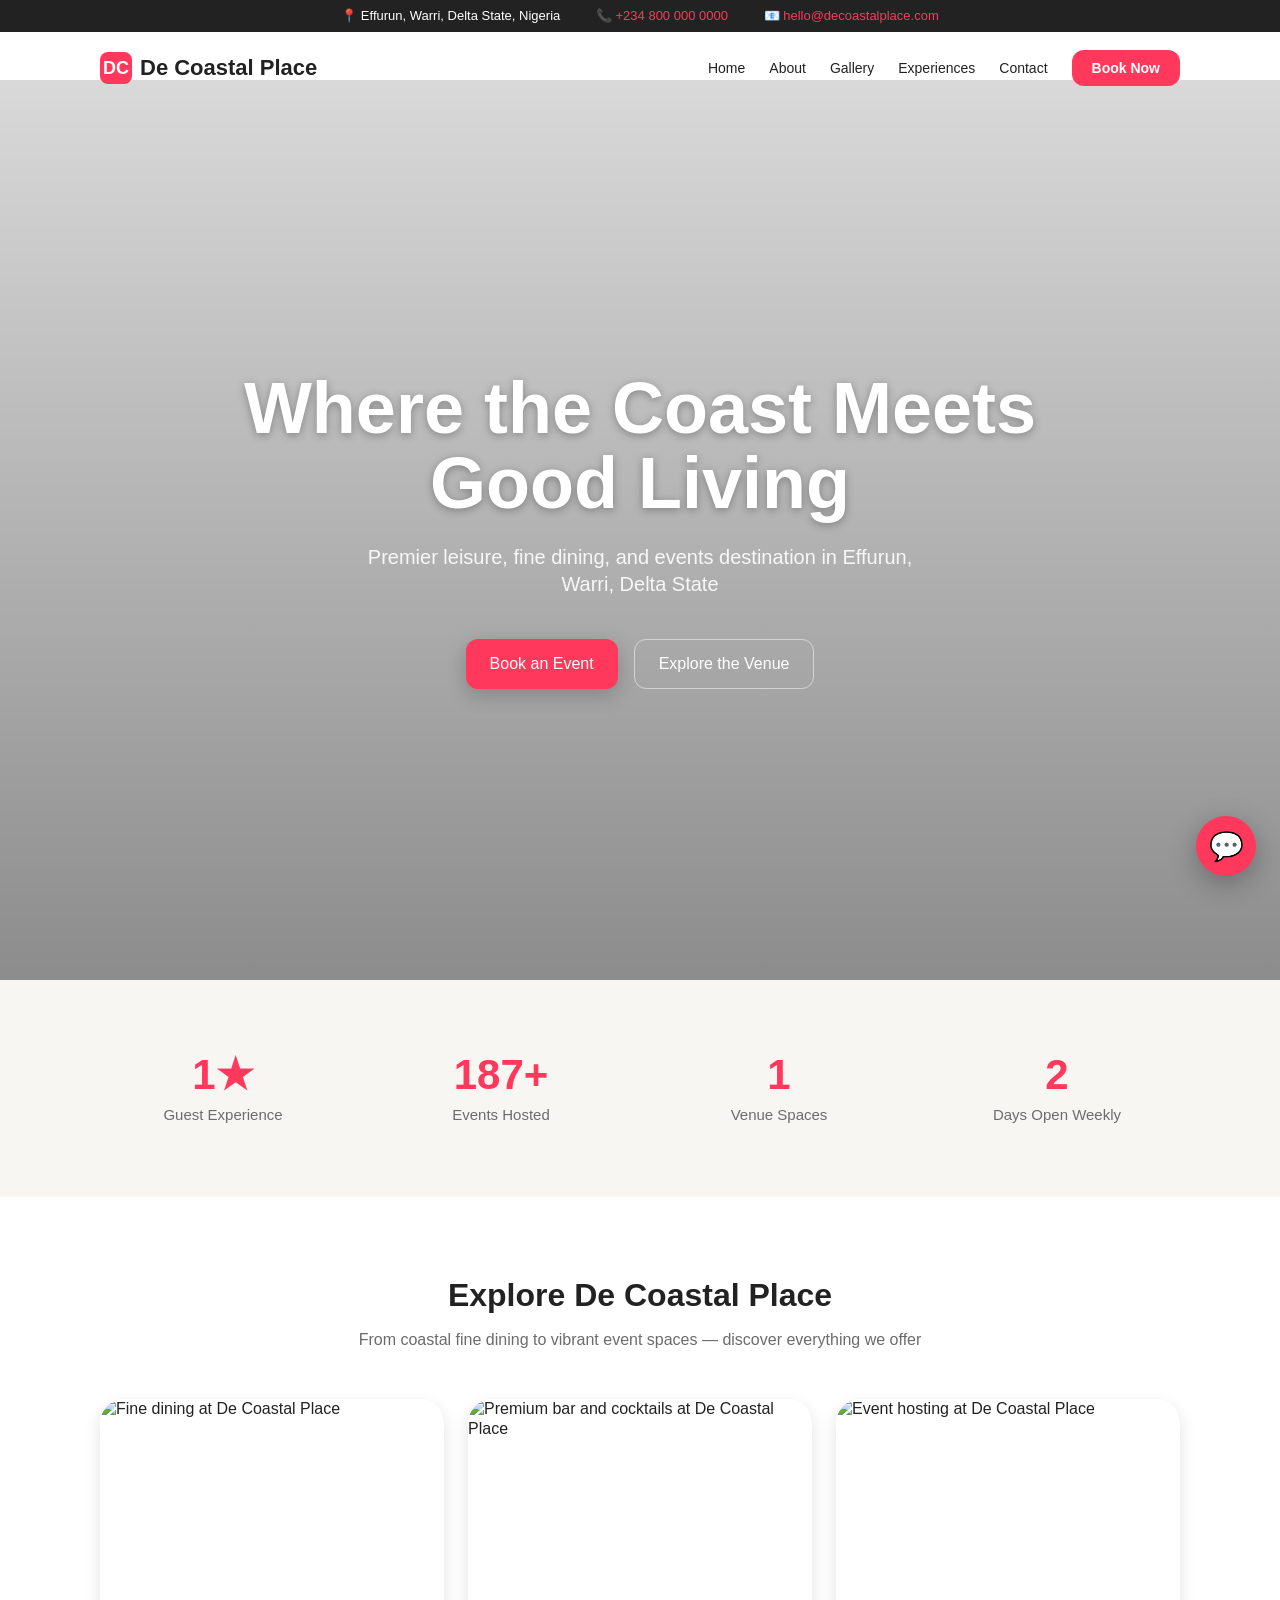
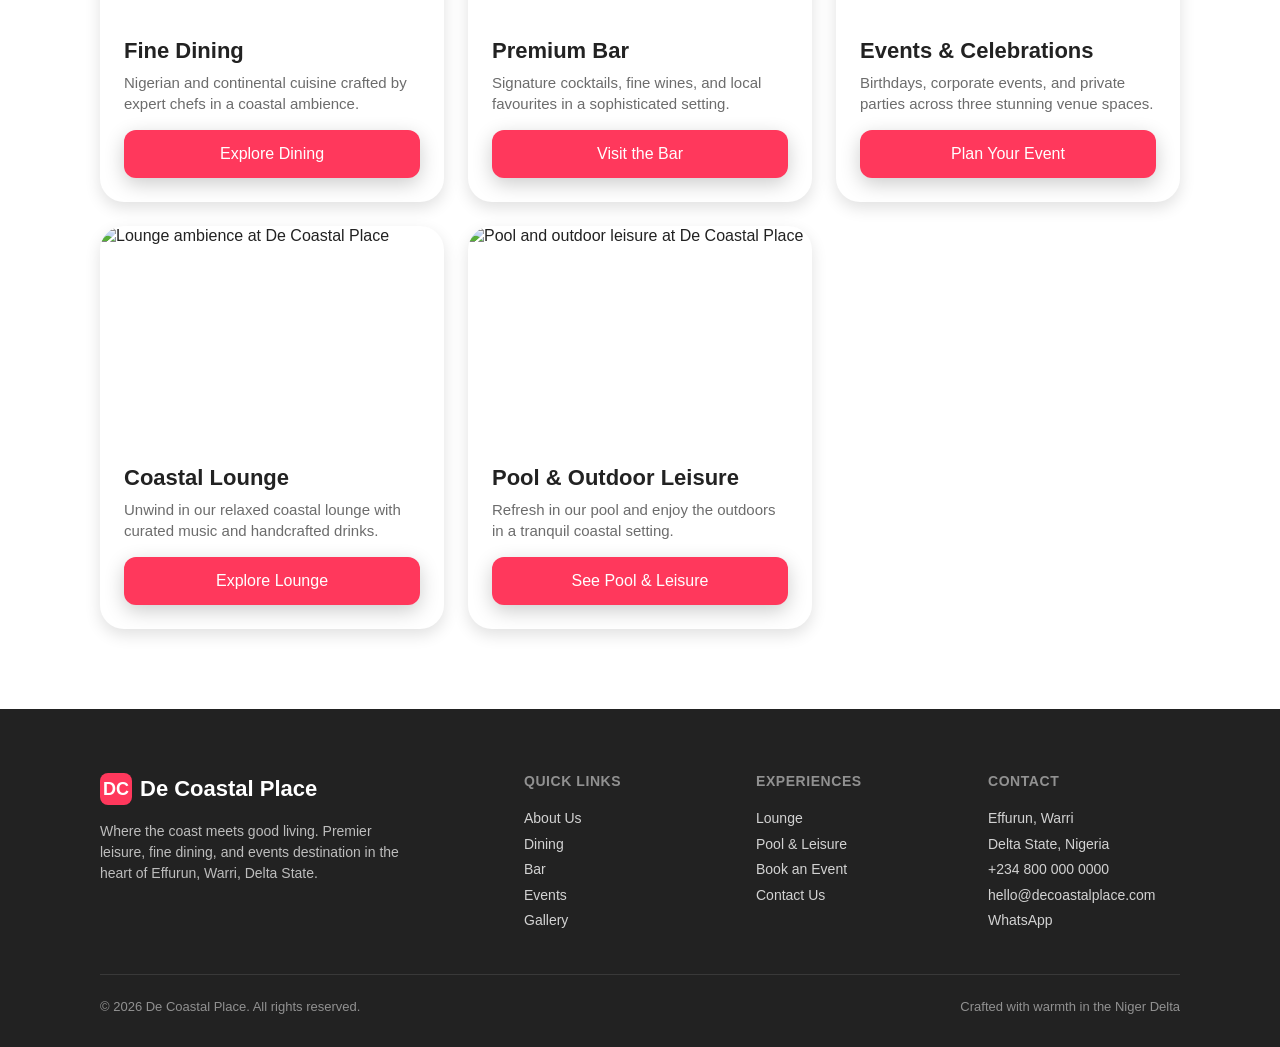
==== index.html @ 9b3f62c6 "Add De Coastal Place website" ====
<!DOCTYPE html>
<html lang="en">
<head>
  <meta charset="UTF-8">
  <meta name="viewport" content="width=device-width, initial-scale=1.0">
  <meta name="description" content="De Coastal Place — Premier leisure, fine dining, and events destination in Effurun, Warri, Delta State, Nigeria. Where the coast meets good living.">
  <title>De Coastal Place — Where the Coast Meets Good Living</title>
  <link rel="stylesheet" href="style.css">
</head>
<body>

  <!-- Top Contact Banner -->
  <div class="top-banner">
    <span>&#x1F4CD; Effurun, Warri, Delta State, Nigeria</span>
    <span>&#x1F4DE; <a href="tel:+2348000000000">+234 800 000 0000</a></span>
    <span>&#x1F4E7; <a href="mailto:hello@decoastalplace.com">hello@decoastalplace.com</a></span>
  </div>

  <!-- Navbar -->
  <nav class="navbar" aria-label="Main navigation">
    <div class="container">
      <a href="index.html" class="nav-logo">
        <span class="nav-logo-icon">DC</span>
        De Coastal Place
      </a>
      <button class="mobile-toggle" aria-label="Toggle navigation menu" aria-expanded="false">&#x2630;</button>
      <ul class="nav-links">
        <li><a href="index.html" aria-current="page">Home</a></li>
        <li><a href="about.html">About</a></li>
        <li><a href="gallery.html">Gallery</a></li>
        <li><a href="experiences.html">Experiences</a></li>
        <li><a href="contact.html">Contact</a></li>
        <li><a href="booking.html" class="nav-cta">Book Now</a></li>
      </ul>
    </div>
  </nav>

  <!-- Hero Section -->
  <section class="hero-home" aria-label="Hero">
    <!-- Video -->
    <video id="hero-video" class="hero-video" autoplay muted loop playsinline preload="auto">
      <source src="images/de_coastal_hero.mp4" type="video/mp4">
    </video>

    <!-- Ken Burns Slider (hidden until video ends) -->
    <div id="hero-slider" class="hero-slider" style="display:none;">
      <div class="hero-slide active" style="background-image: url('images/slide-1.jpg');"></div>
      <div class="hero-slide" style="background-image: url('images/slide-2.jpg');"></div>
      <div class="hero-slide" style="background-image: url('images/slide-3.jpg');"></div>
      <div class="hero-slide" style="background-image: url('images/slide-4.jpg');"></div>
    </div>

    <!-- Overlay -->
    <div class="hero-overlay">
      <h1 class="hero-display">Where the Coast Meets Good Living</h1>
      <p class="subtitle">Premier leisure, fine dining, and events destination in Effurun, Warri, Delta State</p>
      <div class="hero-buttons">
        <a href="booking.html" class="button-primary">Book an Event</a>
        <a href="about.html" class="button-secondary" style="color:#fff;border-color:rgba(255,255,255,0.5);background:transparent;">Explore the Venue</a>
      </div>
    </div>
  </section>

  <!-- Stats Bar -->
  <section class="stats-bar" aria-label="Venue statistics">
    <div class="container">
      <div class="stats-grid">
        <div class="stat-item">
          <div class="stat-number" data-target="5★">0</div>
          <div class="stat-label">Guest Experience</div>
        </div>
        <div class="stat-item">
          <div class="stat-number" data-target="500+">0</div>
          <div class="stat-label">Events Hosted</div>
        </div>
        <div class="stat-item">
          <div class="stat-number" data-target="3">0</div>
          <div class="stat-label">Venue Spaces</div>
        </div>
        <div class="stat-item">
          <div class="stat-number" data-target="7">0</div>
          <div class="stat-label">Days Open Weekly</div>
        </div>
      </div>
    </div>
  </section>

  <!-- Experiences Preview -->
  <section class="section section-white" aria-label="Our experiences">
    <div class="container">
      <div class="section-header">
        <h2 class="section-title">Explore De Coastal Place</h2>
        <p class="subtitle">From coastal fine dining to vibrant event spaces — discover everything we offer</p>
      </div>
      <div class="card-grid">
        <article class="card">
          <img src="images/dining.jpg" alt="Fine dining at De Coastal Place" class="card-media" loading="lazy">
          <div class="card-body">
            <h3 class="card-title">Fine Dining</h3>
            <p>Nigerian and continental cuisine crafted by expert chefs in a coastal ambience.</p>
            <a href="dining.html" class="button-primary" style="width:100%;">Explore Dining</a>
          </div>
        </article>
        <article class="card">
          <img src="images/bar.jpg" alt="Premium bar and cocktails at De Coastal Place" class="card-media" loading="lazy">
          <div class="card-body">
            <h3 class="card-title">Premium Bar</h3>
            <p>Signature cocktails, fine wines, and local favourites in a sophisticated setting.</p>
            <a href="bar.html" class="button-primary" style="width:100%;">Visit the Bar</a>
          </div>
        </article>
        <article class="card">
          <img src="images/events.jpg" alt="Event hosting at De Coastal Place" class="card-media" loading="lazy">
          <div class="card-body">
            <h3 class="card-title">Events & Celebrations</h3>
            <p>Birthdays, corporate events, and private parties across three stunning venue spaces.</p>
            <a href="events.html" class="button-primary" style="width:100%;">Plan Your Event</a>
          </div>
        </article>
        <article class="card">
          <img src="images/lounge.jpg" alt="Lounge ambience at De Coastal Place" class="card-media" loading="lazy">
          <div class="card-body">
            <h3 class="card-title">Coastal Lounge</h3>
            <p>Unwind in our relaxed coastal lounge with curated music and handcrafted drinks.</p>
            <a href="lounge.html" class="button-primary" style="width:100%;">Explore Lounge</a>
          </div>
        </article>
        <article class="card">
          <img src="images/pool.jpg" alt="Pool and outdoor leisure at De Coastal Place" class="card-media" loading="lazy">
          <div class="card-body">
            <h3 class="card-title">Pool & Outdoor Leisure</h3>
            <p>Refresh in our pool and enjoy the outdoors in a tranquil coastal setting.</p>
            <a href="pool.html" class="button-primary" style="width:100%;">See Pool & Leisure</a>
          </div>
        </article>
      </div>
    </div>
  </section>

  <!-- WhatsApp Floating Button -->
  <a href="https://wa.me/2348000000000?text=Hello%20De%20Coastal%20Place!%20I%27d%20like%20to%20make%20an%20enquiry." class="whatsapp-float" target="_blank" rel="noopener noreferrer" aria-label="Contact us on WhatsApp">
    &#x1F4AC;
  </a>

  <!-- Footer -->
  <footer class="footer" aria-label="Site footer">
    <div class="container">
      <div class="footer-grid">
        <div class="footer-brand">
          <div class="nav-logo">
            <span class="nav-logo-icon">DC</span>
            De Coastal Place
          </div>
          <p>Where the coast meets good living. Premier leisure, fine dining, and events destination in the heart of Effurun, Warri, Delta State.</p>
        </div>
        <div class="footer-links">
          <h4>Quick Links</h4>
          <a href="about.html">About Us</a>
          <a href="dining.html">Dining</a>
          <a href="bar.html">Bar</a>
          <a href="events.html">Events</a>
          <a href="gallery.html">Gallery</a>
        </div>
        <div class="footer-links">
          <h4>Experiences</h4>
          <a href="lounge.html">Lounge</a>
          <a href="pool.html">Pool & Leisure</a>
          <a href="booking.html">Book an Event</a>
          <a href="contact.html">Contact Us</a>
        </div>
        <div class="footer-links">
          <h4>Contact</h4>
          <a href="https://maps.google.com/?q=Effurun+Warri+Delta+State+Nigeria" target="_blank" rel="noopener noreferrer">Effurun, Warri</a>
          <a href="https://maps.google.com/?q=Delta+State+Nigeria" target="_blank" rel="noopener noreferrer">Delta State, Nigeria</a>
          <a href="tel:+2348000000000">+234 800 000 0000</a>
          <a href="mailto:hello@decoastalplace.com">hello@decoastalplace.com</a>
          <a href="https://wa.me/2348000000000" target="_blank" rel="noopener noreferrer">WhatsApp</a>
        </div>
      </div>
      <div class="footer-bottom">
        <p>&copy; 2026 De Coastal Place. All rights reserved.</p>
        <p>Crafted with warmth in the Niger Delta</p>
      </div>
    </div>
  </footer>

  <script src="script.js"></script>
</body>
</html>
---- style.css ----
/* ============================================================
   De Coastal Place — Shared Stylesheet
   Source of truth: DESIGN.md (Airbnb Design System)
   ============================================================ */

/* ----- Custom Properties (All DESIGN.md Tokens) ----- */
:root {
  /* Palette — Core Foundation */
  --palette-white: #FFFFFF;
  --palette-faint: #F7F7F7;
  --palette-capiz: #F7F6F2;
  --palette-hapuna: #F5F1EA;
  --palette-hof: #222222;

  /* Palette — Neutral Scale */
  --palette-grey0: #FFFFFF;
  --palette-grey100: #F7F7F7;
  --palette-grey200: #F2F2F2;
  --palette-grey300: #EBEBEB;
  --palette-grey400: #DDDDDD;
  --palette-grey500: #C1C1C1;
  --palette-grey600: #8C8C8C;
  --palette-grey700: #6C6C6C;
  --palette-grey800: #515151;
  --palette-grey900: #3F3F3F;
  --palette-grey1000: #222222;
  --palette-grey1100: #000000;

  /* Palette — Brand & Product Accent */
  --palette-rausch: #FF385C;
  --palette-product-rausch: #E00B41;
  --palette-rausch-start: #E61E4D;
  --palette-rausch-mid: #E31C5F;
  --palette-rausch-end: #D70466;
  --palette-plus: #92174D;
  --palette-luxe: #460479;

  /* Palette — Semantic Utility */
  --palette-blue600: #318CF7;
  --palette-mykonou5: #428BFF;
  --palette-ondo: #E07912;
  --palette-green600: #12A139;
  --palette-spruce: #008A05;
  --palette-arches: #C13515;

  /* Palette — Text Roles */
  --palette-text-primary: var(--palette-grey1000);
  --palette-text-secondary: var(--palette-grey700);

  /* Material / Glass Surfaces */
  --material-extra-thin: rgba(218,218,218,0.40);
  --material-thin: rgba(240,240,240,0.50);
  --material-regular: rgba(250,250,250,0.72);
  --material-thick: rgba(240,240,240,0.86);
  --material-extra-thick: rgba(255,255,255,0.925);

  /* Typography */
  --font-sans: 'Airbnb Cereal VF', 'Circular', -apple-system, BlinkMacSystemFont,
               'Roboto', 'Helvetica Neue', Arial, sans-serif;
  --font-mono: 'SF Mono', 'JetBrains Mono', 'Roboto Mono', Menlo, monospace;
  --tracking-normal: normal;
  --tracking-wide: 0.04em;

  /* Spacing — Micro */
  --spacing-micro2px: 2px;
  --spacing-micro4px: 4px;
  --spacing-micro8px: 8px;
  --spacing-micro12px: 12px;
  --spacing-micro16px: 16px;
  --spacing-micro24px: 24px;
  --spacing-micro32px: 32px;

  /* Spacing — Macro */
  --spacing-macro16px: 16px;
  --spacing-macro24px: 24px;
  --spacing-macro32px: 32px;
  --spacing-macro40px: 40px;
  --spacing-macro48px: 48px;
  --spacing-macro64px: 64px;
  --spacing-macro80px: 80px;

  /* Elevation / Shadows */
  --elevation-high: 0 8px 28px rgba(0, 0, 0, 0.28);
  --elevation-primary: 0 6px 20px rgba(0, 0, 0, 0.20);
  --elevation-secondary: 0 6px 16px rgba(0, 0, 0, 0.12);
  --elevation-tertiary: 0 2px 4px rgba(0, 0, 0, 0.18);
  --elevation-soft-border: 1px solid rgba(0, 0, 0, 0.04);

  /* Border Radii */
  --radius-sm: 8px;
  --radius-md: 12px;
  --radius-lg: 24px;
  --radius-pill: 999px;
}

/* ----- Reset & Base ----- */
*,
*::before,
*::after {
  margin: 0;
  padding: 0;
  box-sizing: border-box;
}

html {
  scroll-behavior: smooth;
  -webkit-font-smoothing: antialiased;
  -moz-osx-font-smoothing: grayscale;
}

body {
  font-family: var(--font-sans);
  font-size: 16px;
  font-weight: 400;
  line-height: 1.25;
  color: var(--palette-text-primary);
  background: var(--palette-white);
  padding-top: 80px;
}

img {
  max-width: 100%;
  height: auto;
  display: block;
}

a {
  color: inherit;
  text-decoration: none;
}

ul {
  list-style: none;
}

/* ----- Typography ----- */
.hero-display {
  font-size: 72px;
  font-weight: 600;
  line-height: 1.03;
  letter-spacing: 0;
  color: var(--palette-grey1000);
}

.large-display {
  font-size: 60px;
  font-weight: 600;
  line-height: 1.13;
  letter-spacing: 0;
  color: var(--palette-grey1000);
}

.page-title {
  font-size: 48px;
  font-weight: 600;
  line-height: 1.125;
  letter-spacing: 0;
  color: var(--palette-grey1000);
}

.section-title {
  font-size: 32px;
  font-weight: 600;
  line-height: 1.125;
  letter-spacing: 0;
  color: var(--palette-grey1000);
}

.card-title {
  font-size: 22px;
  font-weight: 600;
  line-height: 1.18;
  letter-spacing: 0;
  color: var(--palette-grey1000);
}

.title-medium {
  font-size: 18px;
  font-weight: 500;
  line-height: 1.33;
  letter-spacing: 0;
  color: var(--palette-grey1000);
}

.subtitle {
  font-size: 16px;
  font-weight: 400;
  line-height: 1.375;
  letter-spacing: 0;
  color: var(--palette-grey900);
}

.body-text {
  font-size: 16px;
  font-weight: 400;
  line-height: 1.25;
  letter-spacing: 0;
  color: var(--palette-text-primary);
}

.small-body {
  font-size: 14px;
  font-weight: 400;
  line-height: 1.125;
  letter-spacing: 0;
  color: var(--palette-text-secondary);
}

.caption {
  font-size: 12px;
  font-weight: 400;
  line-height: 1;
  letter-spacing: 0;
  color: var(--palette-grey600);
}

.label {
  font-size: 14px;
  font-weight: 600;
  line-height: 1.125;
  letter-spacing: var(--tracking-wide);
  color: var(--palette-grey1000);
}

/* ----- Container ----- */
.container {
  max-width: 1128px;
  margin: 0 auto;
  padding: 0 var(--spacing-macro24px);
}

/* ----- Top Contact Banner ----- */
.top-banner {
  position: fixed;
  top: 0;
  left: 0;
  right: 0;
  z-index: 1001;
  background: var(--palette-hof);
  color: var(--palette-white);
  font-size: 13px;
  padding: 8px 0;
  text-align: center;
}

.top-banner a {
  color: var(--palette-rausch);
  font-weight: 500;
}

.top-banner span {
  margin: 0 var(--spacing-micro16px);
}

/* ----- Floating Navbar ----- */
.navbar {
  position: fixed;
  top: 36px;
  left: 0;
  right: 0;
  z-index: 1000;
  padding: var(--spacing-micro16px) 0;
  transition: background 0.3s ease, box-shadow 0.3s ease;
}

.navbar.scrolled {
  background: var(--material-extra-thick);
  backdrop-filter: blur(16px) saturate(1.6);
  -webkit-backdrop-filter: blur(16px) saturate(1.6);
  box-shadow: var(--elevation-high);
  border-bottom: var(--elevation-soft-border);
}

.navbar .container {
  display: flex;
  align-items: center;
  justify-content: space-between;
}

.nav-logo {
  font-size: 22px;
  font-weight: 600;
  color: var(--palette-hof);
  display: flex;
  align-items: center;
  gap: var(--spacing-micro8px);
}

.nav-logo-icon {
  width: 32px;
  height: 32px;
  background: var(--palette-rausch);
  border-radius: var(--radius-sm);
  display: flex;
  align-items: center;
  justify-content: center;
  color: var(--palette-white);
  font-size: 18px;
  font-weight: 700;
}

.nav-links {
  display: flex;
  align-items: center;
  gap: var(--spacing-micro24px);
}

.nav-links a {
  font-size: 14px;
  font-weight: 500;
  color: var(--palette-text-primary);
  transition: color 0.2s ease;
  position: relative;
}

.nav-links a::after {
  content: '';
  position: absolute;
  bottom: -4px;
  left: 0;
  width: 0;
  height: 2px;
  background: var(--palette-rausch);
  transition: width 0.2s ease;
}

.nav-links a:hover {
  color: var(--palette-rausch);
}

.nav-links a:hover::after {
  width: 100%;
}

.nav-cta {
  background: var(--palette-rausch) !important;
  color: var(--palette-white) !important;
  padding: 10px 20px;
  border-radius: var(--radius-md);
  font-weight: 600 !important;
  transition: background 0.2s ease, transform 0.1s ease !important;
}

.nav-cta:hover {
  background: var(--palette-product-rausch) !important;
  transform: scale(0.98);
}

.nav-cta::after {
  display: none !important;
}

.mobile-toggle {
  display: none;
  background: none;
  border: none;
  font-size: 28px;
  color: var(--palette-hof);
  cursor: pointer;
  padding: var(--spacing-micro8px);
}

/* ----- Buttons ----- */
.button-primary {
  display: inline-flex;
  align-items: center;
  justify-content: center;
  background: var(--palette-rausch);
  color: var(--palette-white);
  border: none;
  border-radius: var(--radius-md);
  min-height: 48px;
  padding: 14px 24px;
  font-size: 16px;
  font-weight: 500;
  font-family: var(--font-sans);
  cursor: pointer;
  box-shadow: var(--elevation-primary);
  transition: transform 100ms ease, box-shadow 200ms ease, background 200ms ease;
  text-align: center;
}

.button-primary:hover {
  background: var(--palette-product-rausch);
  box-shadow: var(--elevation-high);
}

.button-primary:active {
  transform: scale(0.98);
}

.button-primary:focus-visible {
  outline: none;
  box-shadow: 0 0 0 2px var(--palette-white), 0 0 0 4px var(--palette-hof);
}

.button-secondary {
  display: inline-flex;
  align-items: center;
  justify-content: center;
  background: var(--palette-white);
  color: var(--palette-hof);
  border: 1px solid var(--palette-grey400);
  border-radius: var(--radius-md);
  min-height: 48px;
  padding: 14px 24px;
  font-size: 16px;
  font-weight: 500;
  font-family: var(--font-sans);
  cursor: pointer;
  transition: background 0.2s ease, border-color 0.2s ease;
  text-align: center;
}

.button-secondary:hover {
  background: var(--palette-faint);
  border-color: var(--palette-hof);
}

/* ----- Hero Section (Home) ----- */
.hero-home {
  position: relative;
  width: 100%;
  height: 100vh;
  overflow: hidden;
}

.hero-video {
  position: absolute;
  top: 0;
  left: 0;
  width: 100%;
  height: 100%;
  object-fit: cover;
}

.hero-slider {
  position: absolute;
  top: 0;
  left: 0;
  width: 100%;
  height: 100%;
}

.hero-slide {
  position: absolute;
  top: 0;
  left: 0;
  width: 100%;
  height: 100%;
  background-size: cover;
  background-position: center;
  opacity: 0;
  transition: opacity 1.5s ease, transform 8s ease;
  transform: scale(1);
}

.hero-slide.active {
  opacity: 1;
  transform: scale(1.05);
}

.hero-overlay {
  position: absolute;
  top: 0;
  left: 0;
  width: 100%;
  height: 100%;
  background: linear-gradient(
    to bottom,
    rgba(0, 0, 0, 0.15) 0%,
    rgba(0, 0, 0, 0.45) 100%
  );
  display: flex;
  flex-direction: column;
  align-items: center;
  justify-content: center;
  text-align: center;
  padding: var(--spacing-macro48px);
}

.hero-overlay .hero-display {
  color: var(--palette-white);
  max-width: 900px;
  margin-bottom: var(--spacing-macro24px);
  text-shadow: 0 2px 8px rgba(0, 0, 0, 0.3);
}

.hero-overlay .subtitle {
  color: rgba(255, 255, 255, 0.9);
  font-size: 20px;
  margin-bottom: var(--spacing-macro40px);
  max-width: 600px;
}

.hero-buttons {
  display: flex;
  gap: var(--spacing-micro16px);
  flex-wrap: wrap;
  justify-content: center;
}

/* ----- Inner Page Hero ----- */
.hero-inner {
  position: relative;
  width: 100%;
  height: 30vh;
  min-height: 240px;
  overflow: hidden;
  display: flex;
  align-items: center;
  justify-content: center;
}

.hero-inner img {
  position: absolute;
  top: 0;
  left: 0;
  width: 100%;
  height: 100%;
  object-fit: cover;
}

.hero-inner .hero-overlay {
  background: linear-gradient(
    to bottom,
    rgba(0, 0, 0, 0.2) 0%,
    rgba(0, 0, 0, 0.55) 100%
  );
}

.hero-inner .page-title {
  color: var(--palette-white);
  text-shadow: 0 2px 8px rgba(0, 0, 0, 0.3);
}

/* ----- Section ----- */
.section {
  padding: var(--spacing-macro80px) 0;
}

.section-warm {
  background: var(--palette-capiz);
}

.section-hapuna {
  background: var(--palette-hapuna);
}

.section-white {
  background: var(--palette-white);
}

.section-header {
  text-align: center;
  max-width: 720px;
  margin: 0 auto var(--spacing-macro48px);
}

.section-header .subtitle {
  margin-top: var(--spacing-micro16px);
  color: var(--palette-text-secondary);
}

/* ----- Stats Bar ----- */
.stats-bar {
  background: var(--palette-capiz);
  padding: var(--spacing-macro48px) 0;
}

.stats-grid {
  display: grid;
  grid-template-columns: repeat(4, 1fr);
  gap: var(--spacing-macro32px);
  text-align: center;
}

.stat-item {
  padding: var(--spacing-micro24px);
}

.stat-number {
  font-size: 42px;
  font-weight: 600;
  color: var(--palette-rausch);
  line-height: 1.1;
  margin-bottom: var(--spacing-micro8px);
}

.stat-label {
  font-size: 15px;
  color: var(--palette-text-secondary);
  font-weight: 400;
}

/* ----- Cards ----- */
.card {
  background: var(--palette-white);
  border-radius: var(--radius-lg);
  overflow: hidden;
  box-shadow: var(--elevation-secondary);
  transition: transform 0.3s ease, box-shadow 0.3s ease;
}

.card:hover {
  transform: translateY(-4px);
  box-shadow: var(--elevation-high);
}

.card-media {
  width: 100%;
  aspect-ratio: 16 / 10;
  object-fit: cover;
  border-radius: var(--radius-lg);
}

.card-body {
  padding: var(--spacing-micro24px);
}

.card-body .card-title {
  margin-bottom: var(--spacing-micro8px);
}

.card-body p {
  color: var(--palette-text-secondary);
  font-size: 15px;
  line-height: 1.4;
  margin-bottom: var(--spacing-micro16px);
}

/* ----- Card Grid ----- */
.card-grid {
  display: grid;
  grid-template-columns: repeat(3, 1fr);
  gap: var(--spacing-macro24px);
}

.card-grid-2 {
  display: grid;
  grid-template-columns: repeat(2, 1fr);
  gap: var(--spacing-macro24px);
}

/* ----- Inputs ----- */
.input {
  background: var(--palette-white);
  color: var(--palette-hof);
  border: 1px solid var(--palette-grey400);
  border-radius: var(--radius-md);
  padding: 14px 16px;
  font-size: 16px;
  font-family: var(--font-sans);
  width: 100%;
  transition: border-color 0.2s ease, box-shadow 0.2s ease;
}

.input:focus {
  outline: none;
  border-color: var(--palette-hof);
  box-shadow: 0 0 0 1px var(--palette-hof);
}

.input::placeholder {
  color: var(--palette-grey600);
}

textarea.input {
  min-height: 120px;
  resize: vertical;
}

/* ----- Search Shell ----- */
.search-shell {
  background: var(--material-extra-thick);
  backdrop-filter: blur(16px) saturate(1.6);
  -webkit-backdrop-filter: blur(16px) saturate(1.6);
  border-radius: var(--radius-pill);
  box-shadow: var(--elevation-high);
  border: var(--elevation-soft-border);
  padding: var(--spacing-micro8px);
  display: inline-flex;
  align-items: center;
}

.search-chip {
  border-radius: var(--radius-pill);
  padding: 12px 16px;
  font-size: 14px;
  font-weight: 500;
  color: var(--palette-text-primary);
  cursor: pointer;
  transition: background 0.2s ease;
}

.search-chip:hover {
  background: var(--palette-grey100);
}

/* ----- WhatsApp Floating Button ----- */
.whatsapp-float {
  position: fixed;
  bottom: 24px;
  right: 24px;
  z-index: 999;
  background: var(--palette-rausch);
  color: var(--palette-white);
  width: 60px;
  height: 60px;
  border-radius: var(--radius-pill);
  display: flex;
  align-items: center;
  justify-content: center;
  box-shadow: var(--elevation-high);
  transition: transform 0.2s ease, background 0.2s ease;
  font-size: 28px;
}

.whatsapp-float:hover {
  background: var(--palette-product-rausch);
  transform: scale(1.05);
}

/* ----- Footer ----- */
.footer {
  background: var(--palette-hof);
  color: var(--palette-white);
  padding: var(--spacing-macro64px) 0 var(--spacing-macro32px);
}

.footer-grid {
  display: grid;
  grid-template-columns: 2fr 1fr 1fr 1fr;
  gap: var(--spacing-macro40px);
  margin-bottom: var(--spacing-macro40px);
}

.footer-brand .nav-logo {
  color: var(--palette-white);
  margin-bottom: var(--spacing-micro16px);
}

.footer-brand p {
  color: rgba(255, 255, 255, 0.7);
  font-size: 14px;
  line-height: 1.5;
  max-width: 320px;
}

.footer h4 {
  font-size: 14px;
  font-weight: 600;
  letter-spacing: var(--tracking-wide);
  text-transform: uppercase;
  margin-bottom: var(--spacing-micro16px);
  color: rgba(255, 255, 255, 0.5);
}

.footer-links a {
  display: block;
  color: rgba(255, 255, 255, 0.8);
  font-size: 14px;
  padding: 4px 0;
  transition: color 0.2s ease;
}

.footer-links a:hover {
  color: var(--palette-rausch);
}

.footer-bottom {
  border-top: 1px solid rgba(255, 255, 255, 0.1);
  padding-top: var(--spacing-macro24px);
  display: flex;
  justify-content: space-between;
  align-items: center;
  flex-wrap: wrap;
  gap: var(--spacing-micro16px);
}

.footer-bottom p {
  font-size: 13px;
  color: rgba(255, 255, 255, 0.5);
}

.footer-bottom a {
  color: rgba(255, 255, 255, 0.6);
  font-size: 13px;
  transition: color 0.2s ease;
}

.footer-bottom a:hover {
  color: var(--palette-rausch);
}

/* ----- About Page Specific ----- */
.about-story {
  display: grid;
  grid-template-columns: 1fr 1fr;
  gap: var(--spacing-macro64px);
  align-items: center;
}

.about-story-image {
  border-radius: var(--radius-lg);
  overflow: hidden;
  box-shadow: var(--elevation-secondary);
}

.about-story-image img {
  width: 100%;
  height: 400px;
  object-fit: cover;
}

.about-story-content .section-title {
  margin-bottom: var(--spacing-micro24px);
}

.about-story-content p {
  color: var(--palette-text-secondary);
  font-size: 16px;
  line-height: 1.6;
  margin-bottom: var(--spacing-micro16px);
}

/* ----- Sub Nav for Inner Pages ----- */
.sub-nav {
  background: var(--palette-white);
  border-bottom: 1px solid var(--palette-grey300);
  padding: var(--spacing-micro16px) 0;
}

.sub-nav-links {
  display: flex;
  gap: var(--spacing-micro24px);
  justify-content: center;
  flex-wrap: wrap;
}

.sub-nav-links a {
  font-size: 14px;
  font-weight: 500;
  color: var(--palette-text-secondary);
  padding: 4px 0;
  border-bottom: 2px solid transparent;
  transition: color 0.2s ease, border-color 0.2s ease;
}

.sub-nav-links a:hover,
.sub-nav-links a.active {
  color: var(--palette-hof);
  border-bottom-color: var(--palette-rausch);
}

/* ----- Contact Page ----- */
.contact-grid {
  display: grid;
  grid-template-columns: 1fr 1fr;
  gap: var(--spacing-macro64px);
  align-items: start;
}

.contact-form-section .section-title {
  margin-bottom: var(--spacing-micro8px);
}

.contact-form-section .subtitle {
  margin-bottom: var(--spacing-macro32px);
  display: block;
}

.contact-form {
  display: flex;
  flex-direction: column;
  gap: var(--spacing-micro16px);
}

.contact-form .input-group {
  display: flex;
  flex-direction: column;
  gap: var(--spacing-micro8px);
}

.contact-form .input-group label {
  font-size: 14px;
  font-weight: 500;
  color: var(--palette-hof);
}

.contact-form .button-primary {
  width: 100%;
  margin-top: var(--spacing-micro8px);
}

.venue-info {
  background: var(--palette-capiz);
  border-radius: var(--radius-lg);
  padding: var(--spacing-macro40px);
}

.venue-info h3 {
  margin-bottom: var(--spacing-micro24px);
}

.venue-info-item {
  display: flex;
  gap: var(--spacing-micro16px);
  margin-bottom: var(--spacing-micro24px);
  align-items: flex-start;
}

.venue-info-icon {
  width: 44px;
  height: 44px;
  min-width: 44px;
  background: var(--palette-white);
  border-radius: var(--radius-md);
  display: flex;
  align-items: center;
  justify-content: center;
  font-size: 18px;
  box-shadow: var(--elevation-tertiary);
}

.venue-info-text h4 {
  font-size: 16px;
  font-weight: 600;
  color: var(--palette-hof);
  margin-bottom: var(--spacing-micro4px);
}

.venue-info-text p {
  font-size: 14px;
  color: var(--palette-text-secondary);
  line-height: 1.4;
}

.whatsapp-pill {
  display: inline-flex;
  align-items: center;
  justify-content: center;
  gap: var(--spacing-micro8px);
  background: var(--palette-rausch);
  color: var(--palette-white);
  border: none;
  border-radius: var(--radius-pill);
  min-height: 48px;
  padding: 14px 28px;
  font-size: 16px;
  font-weight: 500;
  font-family: var(--font-sans);
  cursor: pointer;
  box-shadow: var(--elevation-primary);
  transition: transform 100ms ease, box-shadow 200ms ease, background 200ms ease;
  text-align: center;
  text-decoration: none;
  width: 100%;
}

.whatsapp-pill:hover {
  background: var(--palette-product-rausch);
  box-shadow: var(--elevation-high);
  transform: scale(1.02);
  color: var(--palette-white);
}

.map-embed {
  width: 100%;
  border-radius: var(--radius-lg);
  box-shadow: var(--elevation-secondary);
  border: none;
  margin-top: var(--spacing-macro24px);
}

/* ----- Responsive ----- */
@media (max-width: 743px) {
  .top-banner {
    display: none;
  }

  .navbar {
    top: 0;
    background: var(--material-extra-thick);
    backdrop-filter: blur(16px) saturate(1.6);
    box-shadow: var(--elevation-high);
  }

  body {
    padding-top: 64px;
  }

  .nav-links {
    display: none;
    position: absolute;
    top: 100%;
    left: 0;
    right: 0;
    background: var(--material-extra-thick);
    backdrop-filter: blur(16px) saturate(1.6);
    flex-direction: column;
    padding: var(--spacing-micro24px);
    box-shadow: var(--elevation-high);
    border-radius: 0 0 var(--radius-lg) var(--radius-lg);
    gap: var(--spacing-micro16px);
  }

  .nav-links.open {
    display: flex;
  }

  .mobile-toggle {
    display: block;
  }

  .hero-overlay .hero-display {
    font-size: 42px;
  }

  .hero-overlay .subtitle {
    font-size: 16px;
  }

  .stats-grid {
    grid-template-columns: repeat(2, 1fr);
    gap: var(--spacing-macro16px);
  }

  .card-grid {
    grid-template-columns: 1fr;
  }

  .card-grid-2 {
    grid-template-columns: 1fr;
  }

  .about-story {
    grid-template-columns: 1fr;
    gap: var(--spacing-macro32px);
  }

  .footer-grid {
    grid-template-columns: 1fr 1fr;
    gap: var(--spacing-macro24px);
  }

  .footer-bottom {
    flex-direction: column;
    text-align: center;
  }

  .hero-inner {
    height: 25vh;
    min-height: 200px;
  }

  .hero-inner .page-title {
    font-size: 32px;
  }

  .contact-grid {
    grid-template-columns: 1fr;
    gap: var(--spacing-macro32px);
  }

  .venue-info {
    padding: var(--spacing-macro24px);
  }
}

@media (min-width: 744px) and (max-width: 1127px) {
  .card-grid {
    grid-template-columns: repeat(2, 1fr);
  }

  .footer-grid {
    grid-template-columns: 1fr 1fr;
  }

  .about-story {
    grid-template-columns: 1fr;
    gap: var(--spacing-macro40px);
  }
}
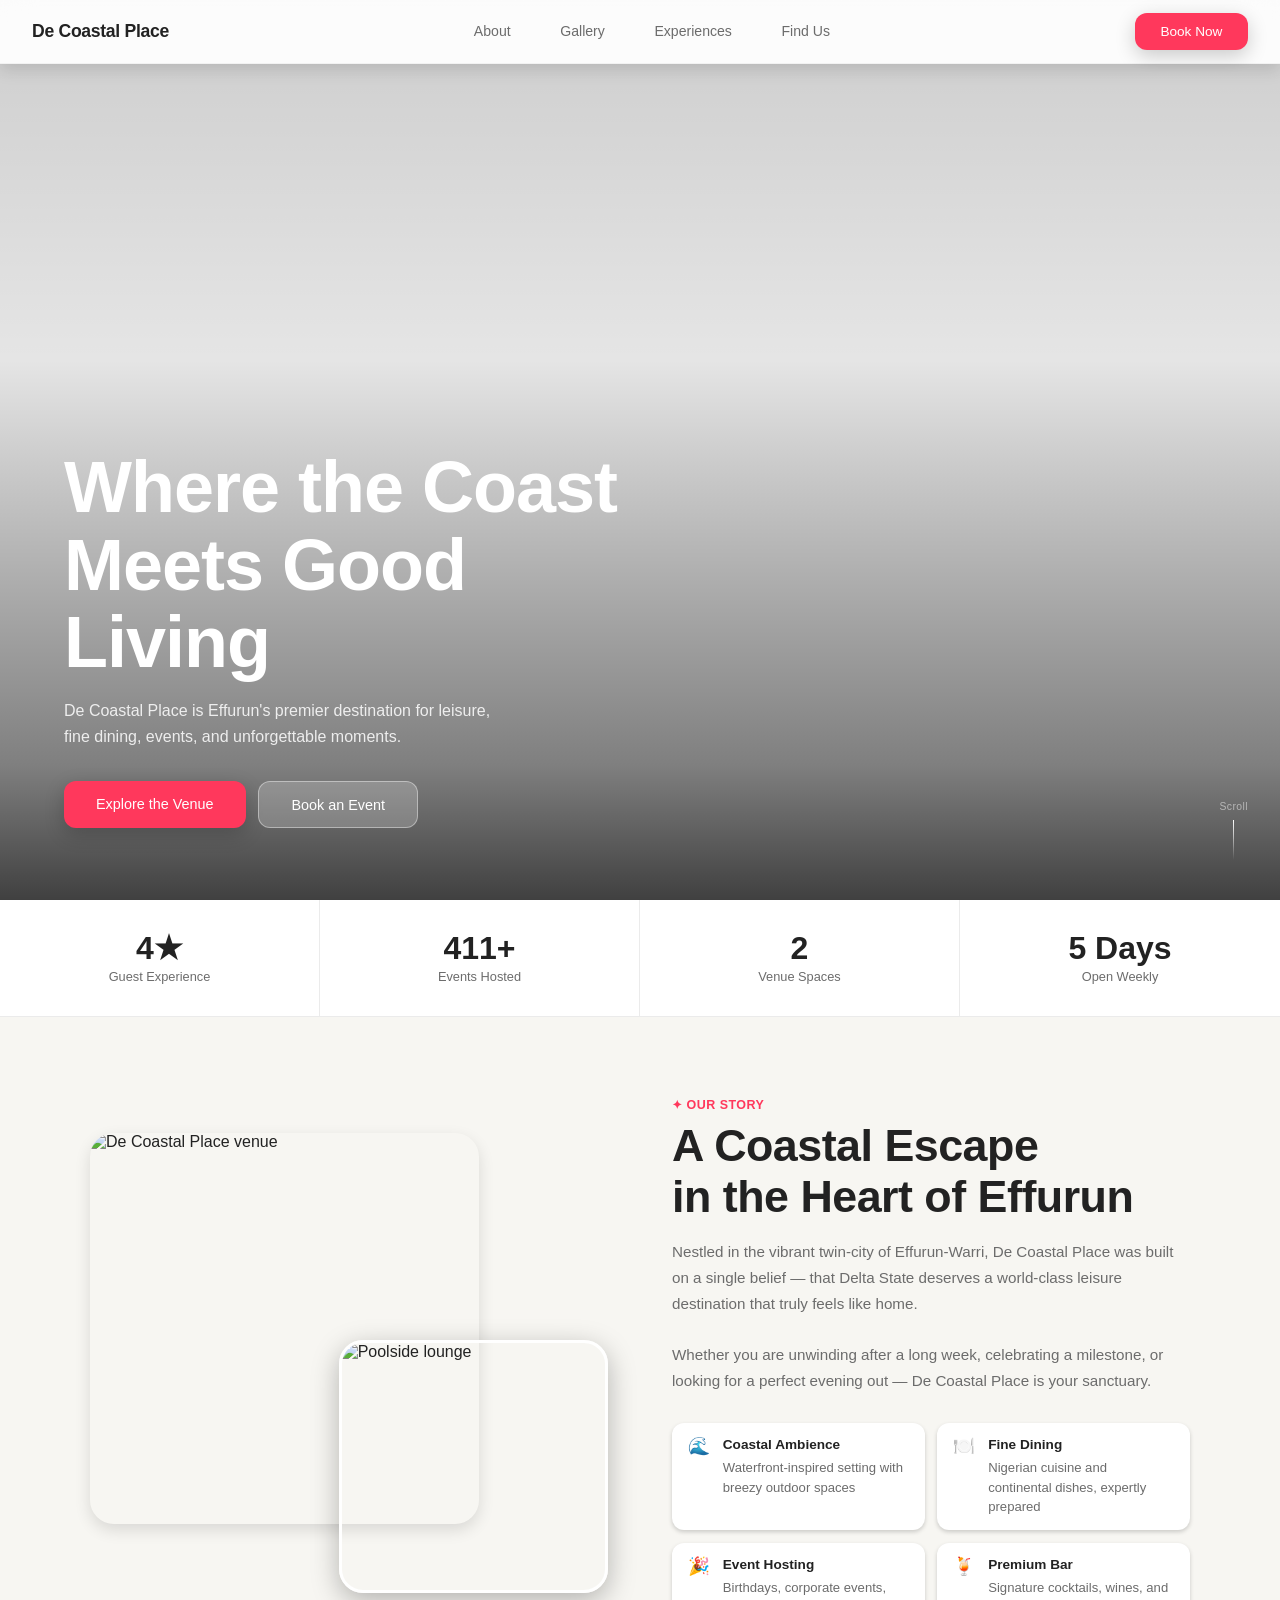
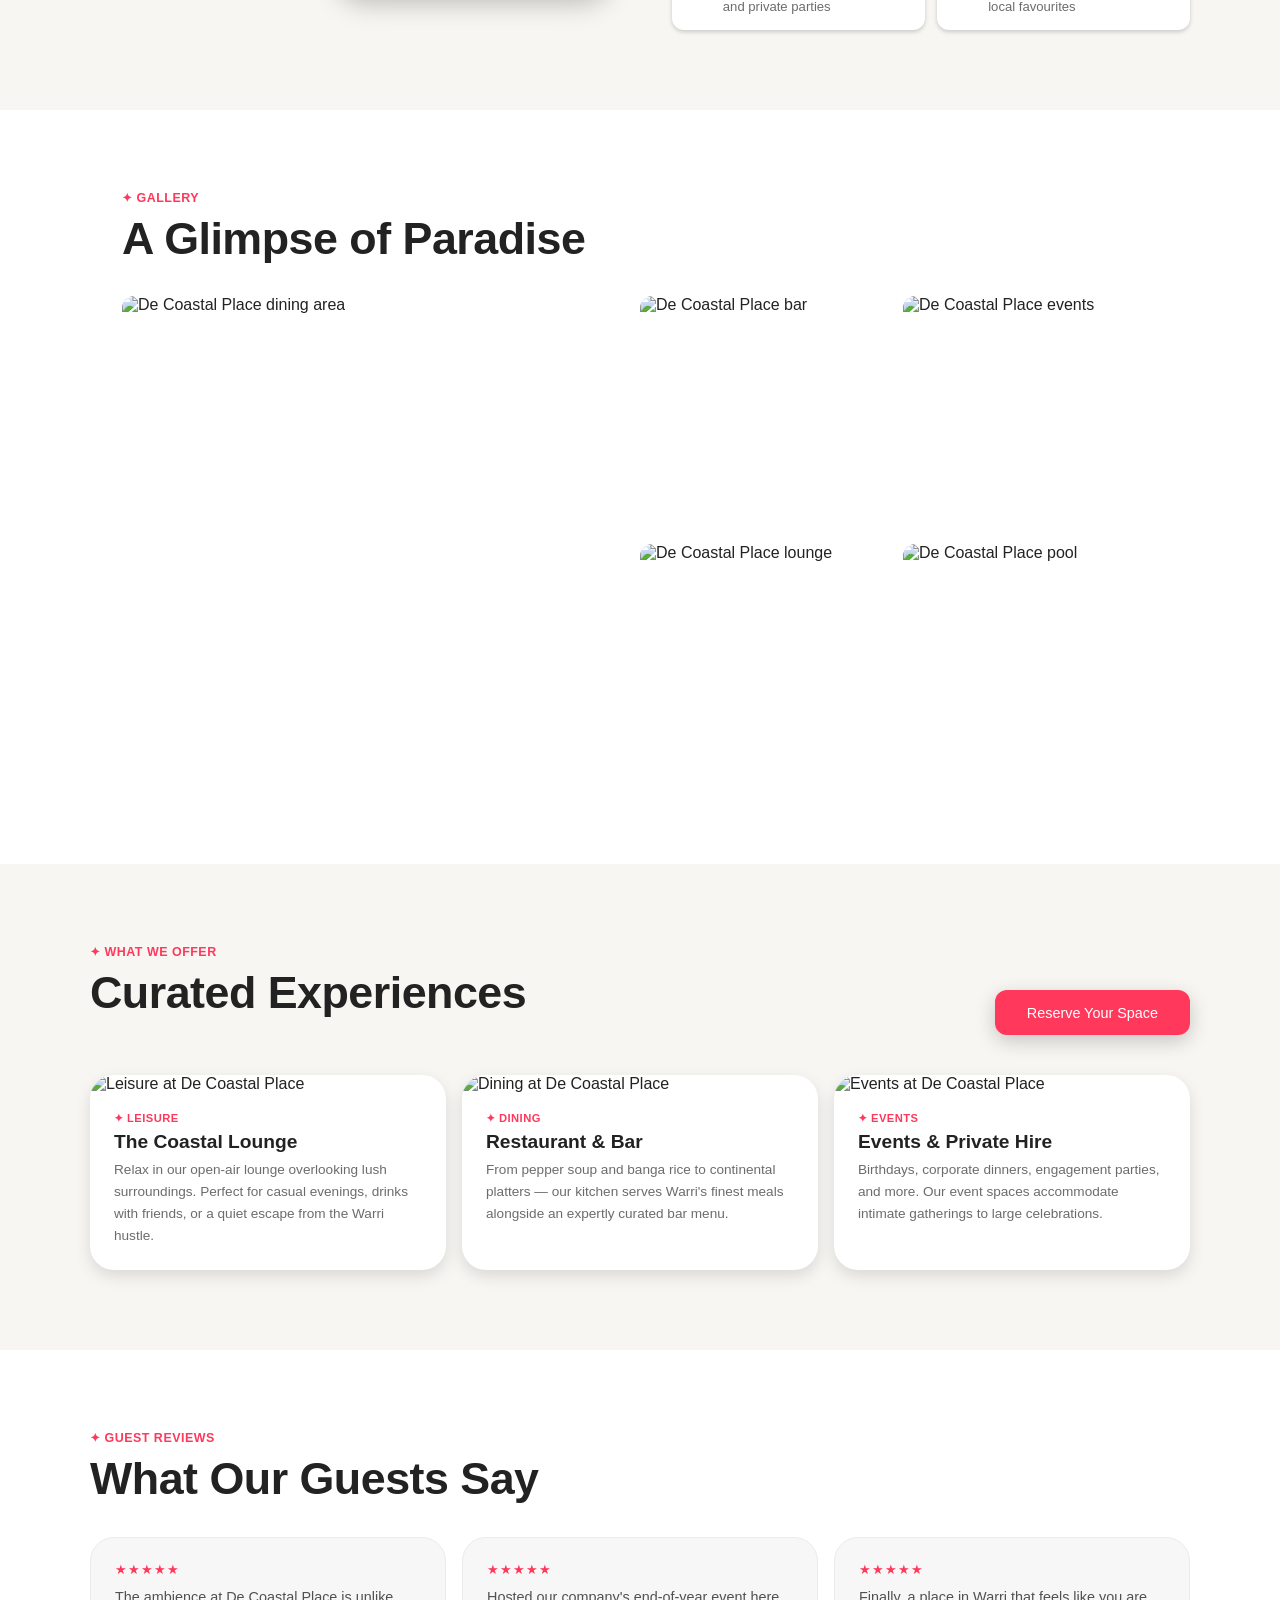
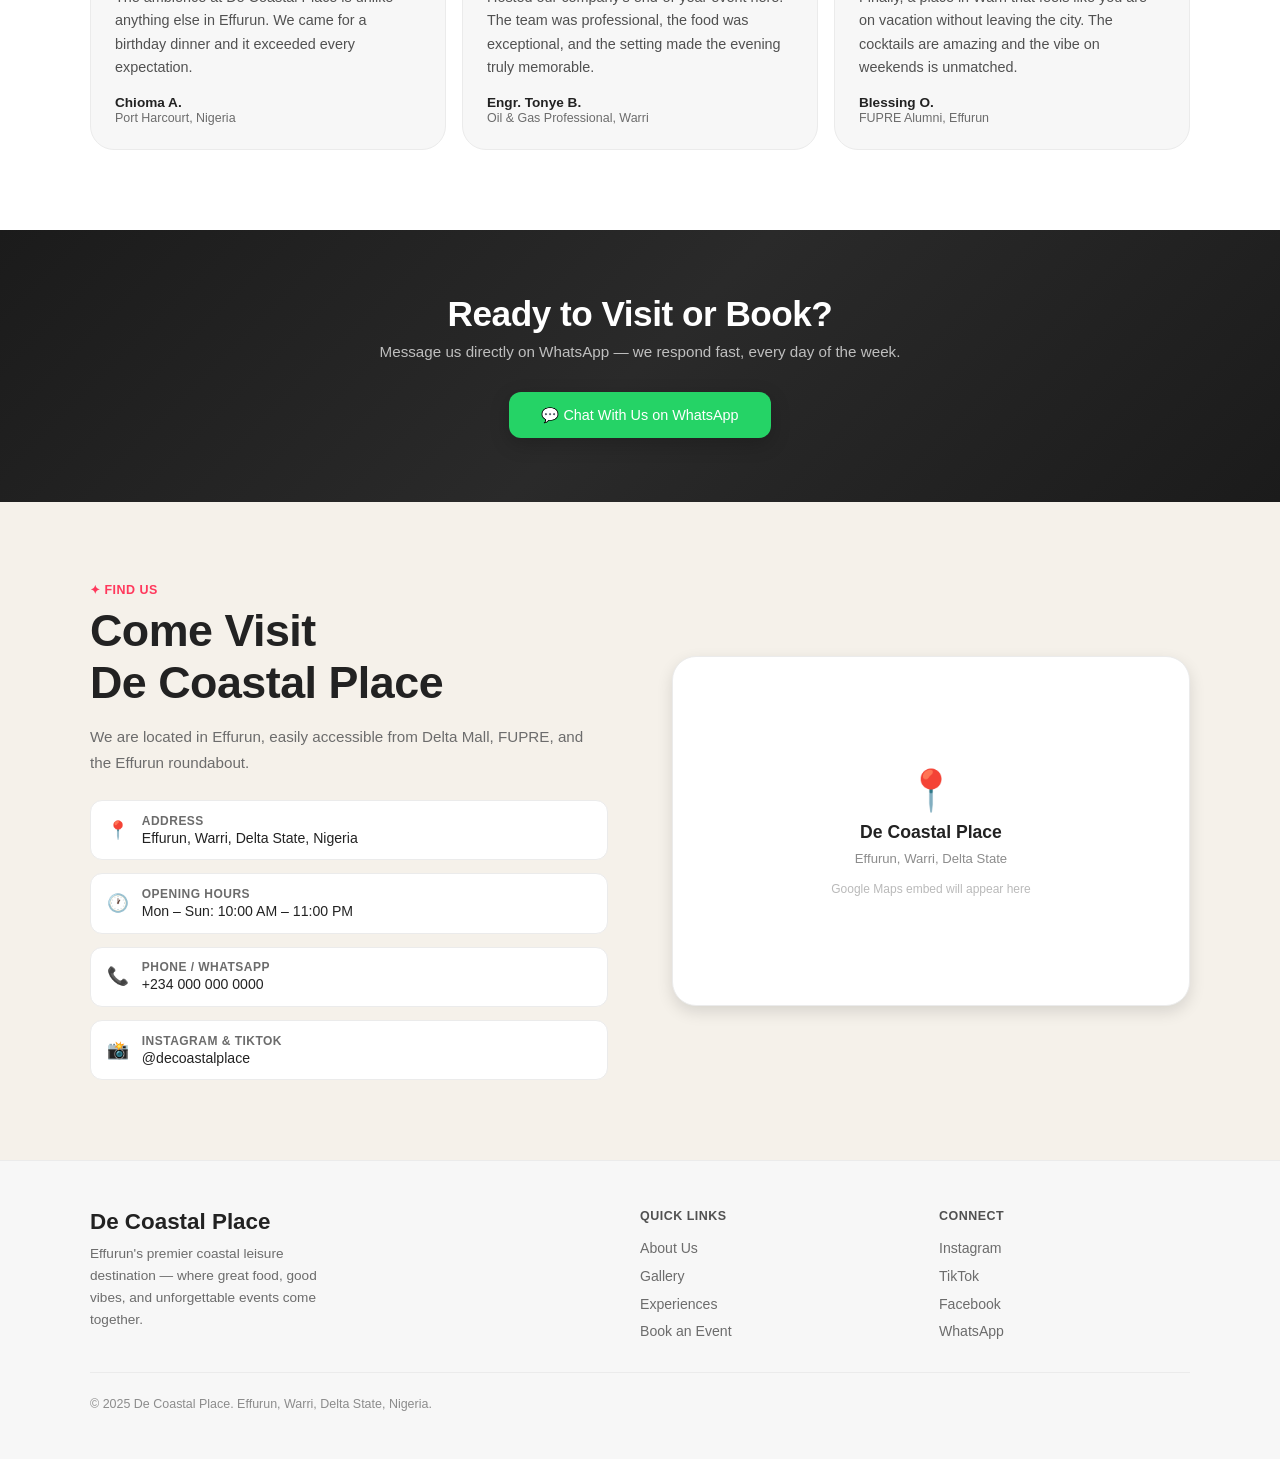
==== commit 0ce314b7: "Rebrand to Airbnb DESIGN.md palette — white/warm backgrounds, rausch accent, rounded corners" ====
--- a/index.html
+++ b/index.html
@@ -4,186 +4,280 @@
   <meta charset="UTF-8">
   <meta name="viewport" content="width=device-width, initial-scale=1.0">
   <meta name="description" content="De Coastal Place — Premier leisure, fine dining, and events destination in Effurun, Warri, Delta State, Nigeria. Where the coast meets good living.">
-  <title>De Coastal Place — Where the Coast Meets Good Living</title>
+  <title>De Coastal Place — Effurun, Warri</title>
   <link rel="stylesheet" href="style.css">
 </head>
 <body>
 
-  <!-- Top Contact Banner -->
-  <div class="top-banner">
-    <span>&#x1F4CD; Effurun, Warri, Delta State, Nigeria</span>
-    <span>&#x1F4DE; <a href="tel:+2348000000000">+234 800 000 0000</a></span>
-    <span>&#x1F4E7; <a href="mailto:hello@decoastalplace.com">hello@decoastalplace.com</a></span>
-  </div>
-
-  <!-- Navbar -->
-  <nav class="navbar" aria-label="Main navigation">
-    <div class="container">
-      <a href="index.html" class="nav-logo">
-        <span class="nav-logo-icon">DC</span>
-        De Coastal Place
-      </a>
-      <button class="mobile-toggle" aria-label="Toggle navigation menu" aria-expanded="false">&#x2630;</button>
-      <ul class="nav-links">
-        <li><a href="index.html" aria-current="page">Home</a></li>
-        <li><a href="about.html">About</a></li>
-        <li><a href="gallery.html">Gallery</a></li>
-        <li><a href="experiences.html">Experiences</a></li>
-        <li><a href="contact.html">Contact</a></li>
-        <li><a href="booking.html" class="nav-cta">Book Now</a></li>
-      </ul>
-    </div>
-  </nav>
-
-  <!-- Hero Section -->
-  <section class="hero-home" aria-label="Hero">
-    <!-- Video -->
-    <video id="hero-video" class="hero-video" autoplay muted loop playsinline preload="auto">
+<!-- NAVBAR -->
+<nav>
+  <a href="#home" class="nav-logo">De Coastal Place</a>
+  <ul class="nav-links">
+    <li><a href="#about">About</a></li>
+    <li><a href="#gallery">Gallery</a></li>
+    <li><a href="#experiences">Experiences</a></li>
+    <li><a href="#location">Find Us</a></li>
+  </ul>
+  <a href="https://wa.me/2340000000000" class="nav-cta" target="_blank" rel="noopener noreferrer">Book Now</a>
+  <button class="mobile-toggle" aria-label="Toggle menu" aria-expanded="false">
+    <span></span><span></span><span></span>
+  </button>
+</nav>
+
+<!-- HERO -->
+<section class="hero" id="home">
+  <div class="hero-bg">
+    <video autoplay muted loop playsinline>
       <source src="images/de_coastal_hero.mp4" type="video/mp4">
     </video>
-
-    <!-- Ken Burns Slider (hidden until video ends) -->
-    <div id="hero-slider" class="hero-slider" style="display:none;">
-      <div class="hero-slide active" style="background-image: url('images/slide-1.jpg');"></div>
-      <div class="hero-slide" style="background-image: url('images/slide-2.jpg');"></div>
-      <div class="hero-slide" style="background-image: url('images/slide-3.jpg');"></div>
-      <div class="hero-slide" style="background-image: url('images/slide-4.jpg');"></div>
-    </div>
-
-    <!-- Overlay -->
-    <div class="hero-overlay">
-      <h1 class="hero-display">Where the Coast Meets Good Living</h1>
-      <p class="subtitle">Premier leisure, fine dining, and events destination in Effurun, Warri, Delta State</p>
-      <div class="hero-buttons">
-        <a href="booking.html" class="button-primary">Book an Event</a>
-        <a href="about.html" class="button-secondary" style="color:#fff;border-color:rgba(255,255,255,0.5);background:transparent;">Explore the Venue</a>
-      </div>
-    </div>
-  </section>
-
-  <!-- Stats Bar -->
-  <section class="stats-bar" aria-label="Venue statistics">
-    <div class="container">
-      <div class="stats-grid">
-        <div class="stat-item">
-          <div class="stat-number" data-target="5★">0</div>
-          <div class="stat-label">Guest Experience</div>
-        </div>
-        <div class="stat-item">
-          <div class="stat-number" data-target="500+">0</div>
-          <div class="stat-label">Events Hosted</div>
-        </div>
-        <div class="stat-item">
-          <div class="stat-number" data-target="3">0</div>
-          <div class="stat-label">Venue Spaces</div>
-        </div>
-        <div class="stat-item">
-          <div class="stat-number" data-target="7">0</div>
-          <div class="stat-label">Days Open Weekly</div>
-        </div>
-      </div>
-    </div>
-  </section>
-
-  <!-- Experiences Preview -->
-  <section class="section section-white" aria-label="Our experiences">
-    <div class="container">
-      <div class="section-header">
-        <h2 class="section-title">Explore De Coastal Place</h2>
-        <p class="subtitle">From coastal fine dining to vibrant event spaces — discover everything we offer</p>
-      </div>
-      <div class="card-grid">
-        <article class="card">
-          <img src="images/dining.jpg" alt="Fine dining at De Coastal Place" class="card-media" loading="lazy">
-          <div class="card-body">
-            <h3 class="card-title">Fine Dining</h3>
-            <p>Nigerian and continental cuisine crafted by expert chefs in a coastal ambience.</p>
-            <a href="dining.html" class="button-primary" style="width:100%;">Explore Dining</a>
-          </div>
-        </article>
-        <article class="card">
-          <img src="images/bar.jpg" alt="Premium bar and cocktails at De Coastal Place" class="card-media" loading="lazy">
-          <div class="card-body">
-            <h3 class="card-title">Premium Bar</h3>
-            <p>Signature cocktails, fine wines, and local favourites in a sophisticated setting.</p>
-            <a href="bar.html" class="button-primary" style="width:100%;">Visit the Bar</a>
-          </div>
-        </article>
-        <article class="card">
-          <img src="images/events.jpg" alt="Event hosting at De Coastal Place" class="card-media" loading="lazy">
-          <div class="card-body">
-            <h3 class="card-title">Events & Celebrations</h3>
-            <p>Birthdays, corporate events, and private parties across three stunning venue spaces.</p>
-            <a href="events.html" class="button-primary" style="width:100%;">Plan Your Event</a>
-          </div>
-        </article>
-        <article class="card">
-          <img src="images/lounge.jpg" alt="Lounge ambience at De Coastal Place" class="card-media" loading="lazy">
-          <div class="card-body">
-            <h3 class="card-title">Coastal Lounge</h3>
-            <p>Unwind in our relaxed coastal lounge with curated music and handcrafted drinks.</p>
-            <a href="lounge.html" class="button-primary" style="width:100%;">Explore Lounge</a>
-          </div>
-        </article>
-        <article class="card">
-          <img src="images/pool.jpg" alt="Pool and outdoor leisure at De Coastal Place" class="card-media" loading="lazy">
-          <div class="card-body">
-            <h3 class="card-title">Pool & Outdoor Leisure</h3>
-            <p>Refresh in our pool and enjoy the outdoors in a tranquil coastal setting.</p>
-            <a href="pool.html" class="button-primary" style="width:100%;">See Pool & Leisure</a>
-          </div>
-        </article>
-      </div>
-    </div>
-  </section>
-
-  <!-- WhatsApp Floating Button -->
-  <a href="https://wa.me/2348000000000?text=Hello%20De%20Coastal%20Place!%20I%27d%20like%20to%20make%20an%20enquiry." class="whatsapp-float" target="_blank" rel="noopener noreferrer" aria-label="Contact us on WhatsApp">
-    &#x1F4AC;
+  </div>
+  <div class="hero-overlay"></div>
+  <div class="hero-content">
+    <h1>Where the Coast<br/>Meets Good Living</h1>
+    <p>De Coastal Place is Effurun's premier destination for leisure, fine dining, events, and unforgettable moments.</p>
+    <div class="hero-actions">
+      <a href="#experiences" class="btn-primary">Explore the Venue</a>
+      <a href="https://wa.me/2340000000000" class="btn-ghost" target="_blank" rel="noopener noreferrer">Book an Event</a>
+    </div>
+  </div>
+  <div class="hero-scroll">Scroll</div>
+</section>
+
+<!-- STATS -->
+<div class="stats-strip">
+  <div class="stat">
+    <div class="stat-num">5&#x2605;</div>
+    <div class="stat-label">Guest Experience</div>
+  </div>
+  <div class="stat">
+    <div class="stat-num">500+</div>
+    <div class="stat-label">Events Hosted</div>
+  </div>
+  <div class="stat">
+    <div class="stat-num">3</div>
+    <div class="stat-label">Venue Spaces</div>
+  </div>
+  <div class="stat">
+    <div class="stat-num">7 Days</div>
+    <div class="stat-label">Open Weekly</div>
+  </div>
+</div>
+
+<!-- ABOUT -->
+<section class="about" id="about">
+  <div class="about-grid">
+    <div class="about-images">
+      <img class="about-img-main" src="images/about-hero.jpg" alt="De Coastal Place venue" loading="lazy"/>
+      <img class="about-img-accent" src="images/lounge.jpg" alt="Poolside lounge" loading="lazy"/>
+    </div>
+    <div class="about-text">
+      <span class="section-tag">&#x2726; Our Story</span>
+      <h2 class="section-title">A Coastal Escape<br/>in the Heart of Effurun</h2>
+      <p class="section-body">
+        Nestled in the vibrant twin-city of Effurun-Warri, De Coastal Place was built on a single belief — that Delta State deserves a world-class leisure destination that truly feels like home.
+        <br/><br/>
+        Whether you are unwinding after a long week, celebrating a milestone, or looking for a perfect evening out — De Coastal Place is your sanctuary.
+      </p>
+      <div class="about-features">
+        <div class="feat">
+          <div class="feat-icon">&#x1F30A;</div>
+          <div class="feat-text"><strong>Coastal Ambience</strong>Waterfront-inspired setting with breezy outdoor spaces</div>
+        </div>
+        <div class="feat">
+          <div class="feat-icon">&#x1F37D;&#xFE0F;</div>
+          <div class="feat-text"><strong>Fine Dining</strong>Nigerian cuisine and continental dishes, expertly prepared</div>
+        </div>
+        <div class="feat">
+          <div class="feat-icon">&#x1F389;</div>
+          <div class="feat-text"><strong>Event Hosting</strong>Birthdays, corporate events, and private parties</div>
+        </div>
+        <div class="feat">
+          <div class="feat-icon">&#x1F379;</div>
+          <div class="feat-text"><strong>Premium Bar</strong>Signature cocktails, wines, and local favourites</div>
+        </div>
+      </div>
+    </div>
+  </div>
+</section>
+
+<!-- GALLERY -->
+<section class="gallery" id="gallery">
+  <div class="gallery-header">
+    <span class="section-tag">&#x2726; Gallery</span>
+    <h2 class="section-title">A Glimpse of Paradise</h2>
+  </div>
+  <div class="gallery-grid">
+    <div class="g-item tall">
+      <img src="images/dining.jpg" alt="De Coastal Place dining area"/>
+    </div>
+    <div class="g-item">
+      <img src="images/bar.jpg" alt="De Coastal Place bar"/>
+    </div>
+    <div class="g-item">
+      <img src="images/events.jpg" alt="De Coastal Place events"/>
+    </div>
+    <div class="g-item">
+      <img src="images/lounge.jpg" alt="De Coastal Place lounge"/>
+    </div>
+    <div class="g-item">
+      <img src="images/pool.jpg" alt="De Coastal Place pool"/>
+    </div>
+  </div>
+</section>
+
+<!-- EXPERIENCES -->
+<section class="experiences" id="experiences">
+  <div class="exp-wrap">
+    <div class="exp-header">
+      <div>
+        <span class="section-tag">&#x2726; What We Offer</span>
+        <h2 class="section-title">Curated Experiences</h2>
+      </div>
+      <a href="https://wa.me/2340000000000" class="btn-primary" style="white-space: nowrap;" target="_blank" rel="noopener noreferrer">Reserve Your Space</a>
+    </div>
+    <div class="exp-grid">
+      <div class="exp-card">
+        <img src="images/lounge.jpg" alt="Leisure at De Coastal Place"/>
+        <div class="exp-card-body">
+          <span class="exp-card-tag">&#x2726; Leisure</span>
+          <h3 class="exp-card-title">The Coastal Lounge</h3>
+          <p class="exp-card-desc">Relax in our open-air lounge overlooking lush surroundings. Perfect for casual evenings, drinks with friends, or a quiet escape from the Warri hustle.</p>
+        </div>
+      </div>
+      <div class="exp-card">
+        <img src="images/dining.jpg" alt="Dining at De Coastal Place"/>
+        <div class="exp-card-body">
+          <span class="exp-card-tag">&#x2726; Dining</span>
+          <h3 class="exp-card-title">Restaurant & Bar</h3>
+          <p class="exp-card-desc">From pepper soup and banga rice to continental platters — our kitchen serves Warri's finest meals alongside an expertly curated bar menu.</p>
+        </div>
+      </div>
+      <div class="exp-card">
+        <img src="images/events.jpg" alt="Events at De Coastal Place"/>
+        <div class="exp-card-body">
+          <span class="exp-card-tag">&#x2726; Events</span>
+          <h3 class="exp-card-title">Events & Private Hire</h3>
+          <p class="exp-card-desc">Birthdays, corporate dinners, engagement parties, and more. Our event spaces accommodate intimate gatherings to large celebrations.</p>
+        </div>
+      </div>
+    </div>
+  </div>
+</section>
+
+<!-- TESTIMONIALS -->
+<section class="testimonials">
+  <div class="test-inner">
+    <span class="section-tag">&#x2726; Guest Reviews</span>
+    <h2 class="section-title">What Our Guests Say</h2>
+    <div class="test-grid">
+      <div class="test-card">
+        <div class="stars">&#x2605;&#x2605;&#x2605;&#x2605;&#x2605;</div>
+        <p class="test-text">The ambience at De Coastal Place is unlike anything else in Effurun. We came for a birthday dinner and it exceeded every expectation.</p>
+        <div class="test-author">Chioma A.</div>
+        <div class="test-role">Port Harcourt, Nigeria</div>
+      </div>
+      <div class="test-card">
+        <div class="stars">&#x2605;&#x2605;&#x2605;&#x2605;&#x2605;</div>
+        <p class="test-text">Hosted our company's end-of-year event here. The team was professional, the food was exceptional, and the setting made the evening truly memorable.</p>
+        <div class="test-author">Engr. Tonye B.</div>
+        <div class="test-role">Oil & Gas Professional, Warri</div>
+      </div>
+      <div class="test-card">
+        <div class="stars">&#x2605;&#x2605;&#x2605;&#x2605;&#x2605;</div>
+        <p class="test-text">Finally, a place in Warri that feels like you are on vacation without leaving the city. The cocktails are amazing and the vibe on weekends is unmatched.</p>
+        <div class="test-author">Blessing O.</div>
+        <div class="test-role">FUPRE Alumni, Effurun</div>
+      </div>
+    </div>
+  </div>
+</section>
+
+<!-- WHATSAPP CTA -->
+<div class="cta-band" id="contact">
+  <h2>Ready to Visit or Book?</h2>
+  <p>Message us directly on WhatsApp — we respond fast, every day of the week.</p>
+  <a href="https://wa.me/2340000000000" class="btn-whatsapp" target="_blank" rel="noopener noreferrer">
+    &#x1F4AC; Chat With Us on WhatsApp
   </a>
-
-  <!-- Footer -->
-  <footer class="footer" aria-label="Site footer">
-    <div class="container">
-      <div class="footer-grid">
-        <div class="footer-brand">
-          <div class="nav-logo">
-            <span class="nav-logo-icon">DC</span>
-            De Coastal Place
-          </div>
-          <p>Where the coast meets good living. Premier leisure, fine dining, and events destination in the heart of Effurun, Warri, Delta State.</p>
-        </div>
-        <div class="footer-links">
-          <h4>Quick Links</h4>
-          <a href="about.html">About Us</a>
-          <a href="dining.html">Dining</a>
-          <a href="bar.html">Bar</a>
-          <a href="events.html">Events</a>
-          <a href="gallery.html">Gallery</a>
-        </div>
-        <div class="footer-links">
-          <h4>Experiences</h4>
-          <a href="lounge.html">Lounge</a>
-          <a href="pool.html">Pool & Leisure</a>
-          <a href="booking.html">Book an Event</a>
-          <a href="contact.html">Contact Us</a>
-        </div>
-        <div class="footer-links">
-          <h4>Contact</h4>
-          <a href="https://maps.google.com/?q=Effurun+Warri+Delta+State+Nigeria" target="_blank" rel="noopener noreferrer">Effurun, Warri</a>
-          <a href="https://maps.google.com/?q=Delta+State+Nigeria" target="_blank" rel="noopener noreferrer">Delta State, Nigeria</a>
-          <a href="tel:+2348000000000">+234 800 000 0000</a>
-          <a href="mailto:hello@decoastalplace.com">hello@decoastalplace.com</a>
-          <a href="https://wa.me/2348000000000" target="_blank" rel="noopener noreferrer">WhatsApp</a>
-        </div>
-      </div>
-      <div class="footer-bottom">
-        <p>&copy; 2026 De Coastal Place. All rights reserved.</p>
-        <p>Crafted with warmth in the Niger Delta</p>
-      </div>
-    </div>
-  </footer>
-
-  <script src="script.js"></script>
+</div>
+
+<!-- LOCATION -->
+<section class="location" id="location">
+  <div class="location-inner">
+    <div>
+      <span class="section-tag">&#x2726; Find Us</span>
+      <h2 class="section-title">Come Visit<br/>De Coastal Place</h2>
+      <p class="section-body">We are located in Effurun, easily accessible from Delta Mall, FUPRE, and the Effurun roundabout.</p>
+      <div class="contact-items">
+        <div class="contact-item">
+          <div class="contact-icon">&#x1F4CD;</div>
+          <div class="contact-detail">
+            <strong>Address</strong>
+            <span>Effurun, Warri, Delta State, Nigeria</span>
+          </div>
+        </div>
+        <div class="contact-item">
+          <div class="contact-icon">&#x1F550;</div>
+          <div class="contact-detail">
+            <strong>Opening Hours</strong>
+            <span>Mon – Sun: 10:00 AM – 11:00 PM</span>
+          </div>
+        </div>
+        <div class="contact-item">
+          <div class="contact-icon">&#x1F4DE;</div>
+          <div class="contact-detail">
+            <strong>Phone / WhatsApp</strong>
+            <span>+234 000 000 0000</span>
+          </div>
+        </div>
+        <div class="contact-item">
+          <div class="contact-icon">&#x1F4F8;</div>
+          <div class="contact-detail">
+            <strong>Instagram & TikTok</strong>
+            <span>@decoastalplace</span>
+          </div>
+        </div>
+      </div>
+    </div>
+    <div class="map-placeholder">
+      <div class="map-pin">&#x1F4CD;</div>
+      <div class="map-address">De Coastal Place</div>
+      <div class="map-label">Effurun, Warri, Delta State<br/><br/><small style="font-size:0.75rem; opacity:0.6">Google Maps embed will appear here</small></div>
+    </div>
+  </div>
+</section>
+
+<!-- FOOTER -->
+<footer>
+  <div class="footer-inner">
+    <div>
+      <div class="footer-brand">De Coastal Place</div>
+      <p class="footer-tagline">Effurun's premier coastal leisure destination — where great food, good vibes, and unforgettable events come together.</p>
+    </div>
+    <div class="footer-col">
+      <h4>Quick Links</h4>
+      <ul>
+        <li><a href="#about">About Us</a></li>
+        <li><a href="#gallery">Gallery</a></li>
+        <li><a href="#experiences">Experiences</a></li>
+        <li><a href="#contact">Book an Event</a></li>
+      </ul>
+    </div>
+    <div class="footer-col">
+      <h4>Connect</h4>
+      <ul>
+        <li><a href="https://instagram.com/decoastalplace" target="_blank" rel="noopener noreferrer">Instagram</a></li>
+        <li><a href="https://tiktok.com/@decoastalplace" target="_blank" rel="noopener noreferrer">TikTok</a></li>
+        <li><a href="https://facebook.com/decoastalplace" target="_blank" rel="noopener noreferrer">Facebook</a></li>
+        <li><a href="https://wa.me/2340000000000" target="_blank" rel="noopener noreferrer">WhatsApp</a></li>
+      </ul>
+    </div>
+  </div>
+  <div class="footer-bottom">
+    <p>&copy; 2025 De Coastal Place. Effurun, Warri, Delta State, Nigeria.</p>
+  </div>
+</footer>
+
+<script src="script.js"></script>
 </body>
 </html>
--- a/style.css
+++ b/style.css
@@ -1,1084 +1,359 @@
-/* ============================================================
-   De Coastal Place — Shared Stylesheet
-   Source of truth: DESIGN.md (Airbnb Design System)
-   ============================================================ */
-
-/* ----- Custom Properties (All DESIGN.md Tokens) ----- */
+*, *::before, *::after { margin: 0; padding: 0; box-sizing: border-box; }
+
 :root {
-  /* Palette — Core Foundation */
-  --palette-white: #FFFFFF;
-  --palette-faint: #F7F7F7;
-  --palette-capiz: #F7F6F2;
-  --palette-hapuna: #F5F1EA;
-  --palette-hof: #222222;
-
-  /* Palette — Neutral Scale */
-  --palette-grey0: #FFFFFF;
-  --palette-grey100: #F7F7F7;
-  --palette-grey200: #F2F2F2;
-  --palette-grey300: #EBEBEB;
-  --palette-grey400: #DDDDDD;
-  --palette-grey500: #C1C1C1;
-  --palette-grey600: #8C8C8C;
-  --palette-grey700: #6C6C6C;
-  --palette-grey800: #515151;
-  --palette-grey900: #3F3F3F;
-  --palette-grey1000: #222222;
-  --palette-grey1100: #000000;
-
-  /* Palette — Brand & Product Accent */
-  --palette-rausch: #FF385C;
-  --palette-product-rausch: #E00B41;
-  --palette-rausch-start: #E61E4D;
-  --palette-rausch-mid: #E31C5F;
-  --palette-rausch-end: #D70466;
-  --palette-plus: #92174D;
-  --palette-luxe: #460479;
-
-  /* Palette — Semantic Utility */
-  --palette-blue600: #318CF7;
-  --palette-mykonou5: #428BFF;
-  --palette-ondo: #E07912;
-  --palette-green600: #12A139;
-  --palette-spruce: #008A05;
-  --palette-arches: #C13515;
-
-  /* Palette — Text Roles */
-  --palette-text-primary: var(--palette-grey1000);
-  --palette-text-secondary: var(--palette-grey700);
-
-  /* Material / Glass Surfaces */
-  --material-extra-thin: rgba(218,218,218,0.40);
-  --material-thin: rgba(240,240,240,0.50);
-  --material-regular: rgba(250,250,250,0.72);
-  --material-thick: rgba(240,240,240,0.86);
-  --material-extra-thick: rgba(255,255,255,0.925);
-
-  /* Typography */
-  --font-sans: 'Airbnb Cereal VF', 'Circular', -apple-system, BlinkMacSystemFont,
-               'Roboto', 'Helvetica Neue', Arial, sans-serif;
-  --font-mono: 'SF Mono', 'JetBrains Mono', 'Roboto Mono', Menlo, monospace;
-  --tracking-normal: normal;
-  --tracking-wide: 0.04em;
-
-  /* Spacing — Micro */
-  --spacing-micro2px: 2px;
-  --spacing-micro4px: 4px;
-  --spacing-micro8px: 8px;
-  --spacing-micro12px: 12px;
-  --spacing-micro16px: 16px;
-  --spacing-micro24px: 24px;
-  --spacing-micro32px: 32px;
-
-  /* Spacing — Macro */
-  --spacing-macro16px: 16px;
-  --spacing-macro24px: 24px;
-  --spacing-macro32px: 32px;
-  --spacing-macro40px: 40px;
-  --spacing-macro48px: 48px;
-  --spacing-macro64px: 64px;
-  --spacing-macro80px: 80px;
-
-  /* Elevation / Shadows */
+  --white: #FFFFFF;
+  --faint: #F7F7F7;
+  --capiz: #F7F6F2;
+  --hapuna: #F5F1EA;
+  --hof: #222222;
+  --grey100: #F7F7F7;
+  --grey200: #F2F2F2;
+  --grey300: #EBEBEB;
+  --grey400: #DDDDDD;
+  --grey500: #C1C1C1;
+  --grey600: #8C8C8C;
+  --grey700: #6C6C6C;
+  --grey800: #515151;
+  --grey900: #3F3F3F;
+  --grey1000: #222222;
+  --rausch: #FF385C;
+  --product-rausch: #E00B41;
+  --green: #12A139;
+  --blue: #318CF7;
+  --font-sans: 'Airbnb Cereal VF', 'Circular', -apple-system, BlinkMacSystemFont, 'Roboto', 'Helvetica Neue', Arial, sans-serif;
   --elevation-high: 0 8px 28px rgba(0, 0, 0, 0.28);
   --elevation-primary: 0 6px 20px rgba(0, 0, 0, 0.20);
   --elevation-secondary: 0 6px 16px rgba(0, 0, 0, 0.12);
   --elevation-tertiary: 0 2px 4px rgba(0, 0, 0, 0.18);
-  --elevation-soft-border: 1px solid rgba(0, 0, 0, 0.04);
-
-  /* Border Radii */
   --radius-sm: 8px;
   --radius-md: 12px;
   --radius-lg: 24px;
-  --radius-pill: 999px;
-}
-
-/* ----- Reset & Base ----- */
-*,
-*::before,
-*::after {
-  margin: 0;
-  padding: 0;
-  box-sizing: border-box;
-}
-
-html {
-  scroll-behavior: smooth;
+  --radius-full: 999px;
+}
+
+html { scroll-behavior: smooth; }
+
+body {
+  font-family: var(--font-sans);
+  background: var(--white);
+  color: var(--hof);
+  overflow-x: hidden;
   -webkit-font-smoothing: antialiased;
-  -moz-osx-font-smoothing: grayscale;
-}
-
-body {
-  font-family: var(--font-sans);
-  font-size: 16px;
-  font-weight: 400;
-  line-height: 1.25;
-  color: var(--palette-text-primary);
-  background: var(--palette-white);
-  padding-top: 80px;
-}
-
-img {
-  max-width: 100%;
-  height: auto;
-  display: block;
-}
-
-a {
-  color: inherit;
-  text-decoration: none;
-}
-
-ul {
-  list-style: none;
-}
-
-/* ----- Typography ----- */
-.hero-display {
-  font-size: 72px;
-  font-weight: 600;
-  line-height: 1.03;
-  letter-spacing: 0;
-  color: var(--palette-grey1000);
-}
-
-.large-display {
-  font-size: 60px;
-  font-weight: 600;
-  line-height: 1.13;
-  letter-spacing: 0;
-  color: var(--palette-grey1000);
-}
-
-.page-title {
-  font-size: 48px;
-  font-weight: 600;
-  line-height: 1.125;
-  letter-spacing: 0;
-  color: var(--palette-grey1000);
-}
-
+}
+
+/* ---- NAVBAR ---- */
+nav {
+  position: fixed; top: 0; left: 0; right: 0; z-index: 100;
+  display: flex; align-items: center; justify-content: space-between;
+  padding: 0.8rem 2rem;
+  background: rgba(255,255,255,0.925);
+  backdrop-filter: blur(16px) saturate(1.6);
+  box-shadow: var(--elevation-secondary);
+  border-bottom: 1px solid rgba(0,0,0,0.04);
+}
+.nav-logo {
+  font-family: var(--font-sans);
+  font-size: 1.1rem; font-weight: 600; letter-spacing: -0.3px;
+  color: var(--hof); text-decoration: none;
+}
+.nav-links { display: flex; gap: 1.5rem; list-style: none; }
+.nav-links a {
+  color: var(--grey700); text-decoration: none;
+  font-size: 0.88rem; font-weight: 500;
+  padding: 0.5rem 0.8rem; border-radius: var(--radius-full);
+  transition: all 0.15s;
+}
+.nav-links a:hover { background: var(--faint); color: var(--hof); }
+.nav-cta {
+  background: var(--rausch); color: var(--white);
+  padding: 0.7rem 1.6rem; border-radius: var(--radius-md);
+  font-size: 0.85rem; font-weight: 500;
+  text-decoration: none; display: inline-block;
+  box-shadow: var(--elevation-primary);
+  transition: all 0.15s;
+}
+.nav-cta:hover { background: var(--product-rausch); }
+
+/* ---- HERO ---- */
+.hero {
+  position: relative; height: 100vh; min-height: 620px;
+  display: flex; align-items: flex-end; padding-bottom: 8vh;
+  overflow: hidden;
+}
+.hero-bg { position: absolute; inset: 0; overflow: hidden; }
+.hero-bg video {
+  width: 100%; height: 100%;
+  object-fit: cover; object-position: center; display: block;
+}
+.hero-overlay {
+  position: absolute; inset: 0;
+  background: linear-gradient(180deg, rgba(0,0,0,0.2) 0%, rgba(0,0,0,0.1) 40%, rgba(0,0,0,0.5) 85%, rgba(0,0,0,0.75) 100%);
+}
+.hero-content {
+  position: relative; z-index: 2;
+  padding: 0 2rem; max-width: 640px;
+  animation: fadeUp 0.8s 0.2s both;
+}
+@keyframes fadeUp { from { opacity: 0; transform: translateY(20px); } to { opacity: 1; transform: translateY(0); } }
+.hero h1 {
+  font-family: var(--font-sans);
+  font-size: clamp(2.8rem, 6vw, 4.5rem);
+  font-weight: 600; line-height: 1.08; color: var(--white);
+  margin-bottom: 1rem; letter-spacing: -1px;
+}
+.hero p {
+  font-size: 1rem; color: rgba(255,255,255,0.85); line-height: 1.6;
+  max-width: 440px; margin-bottom: 2rem; font-weight: 400;
+}
+.hero-actions { display: flex; gap: 0.8rem; flex-wrap: wrap; }
+.btn-primary {
+  background: var(--rausch); color: var(--white);
+  padding: 0.9rem 2rem; border-radius: var(--radius-md);
+  font-size: 0.9rem; font-weight: 500;
+  text-decoration: none; display: inline-block;
+  box-shadow: var(--elevation-primary);
+  transition: all 0.15s;
+}
+.btn-primary:hover { background: var(--product-rausch); }
+.btn-ghost {
+  background: rgba(255,255,255,0.2);
+  color: var(--white); border: 1px solid rgba(255,255,255,0.4);
+  padding: 0.9rem 2rem; border-radius: var(--radius-md);
+  font-size: 0.9rem; font-weight: 500;
+  text-decoration: none; display: inline-block;
+  backdrop-filter: blur(4px);
+  transition: all 0.15s;
+}
+.btn-ghost:hover { background: rgba(255,255,255,0.3); border-color: var(--white); }
+.hero-scroll {
+  position: absolute; bottom: 2.5rem; right: 2rem; z-index: 2;
+  display: flex; flex-direction: column; align-items: center; gap: 0.5rem;
+  font-size: 0.65rem; letter-spacing: 0.04em; font-weight: 500;
+  color: rgba(255,255,255,0.5); animation: fadeUp 0.8s 0.8s both;
+}
+.hero-scroll::after {
+  content: ''; width: 1px; height: 40px;
+  background: linear-gradient(var(--white), transparent);
+  animation: lineDown 1.5s 1s infinite;
+}
+@keyframes lineDown { 0%,100%{opacity:0.3;transform:scaleY(1)} 50%{opacity:1;transform:scaleY(0.6)} }
+
+/* ---- STATS STRIP ---- */
+.stats-strip {
+  background: var(--white);
+  border-bottom: 1px solid var(--grey300);
+  display: grid; grid-template-columns: repeat(4, 1fr);
+}
+.stat { padding: 2rem; text-align: center; border-right: 1px solid var(--grey300); }
+.stat:last-child { border-right: none; }
+.stat-num {
+  font-family: var(--font-sans);
+  font-size: 2rem; color: var(--hof); font-weight: 600; line-height: 1;
+}
+.stat-label { font-size: 0.8rem; color: var(--grey700); font-weight: 400; margin-top: 0.3rem; }
+
+/* ---- SECTION BASE ---- */
+section { padding: 5rem 2rem; }
+.section-tag {
+  font-size: 0.78rem; font-weight: 600; letter-spacing: 0.04em;
+  color: var(--rausch); text-transform: uppercase; margin-bottom: 0.5rem; display: block;
+}
 .section-title {
-  font-size: 32px;
-  font-weight: 600;
-  line-height: 1.125;
-  letter-spacing: 0;
-  color: var(--palette-grey1000);
-}
-
-.card-title {
-  font-size: 22px;
-  font-weight: 600;
-  line-height: 1.18;
-  letter-spacing: 0;
-  color: var(--palette-grey1000);
-}
-
-.title-medium {
-  font-size: 18px;
-  font-weight: 500;
-  line-height: 1.33;
-  letter-spacing: 0;
-  color: var(--palette-grey1000);
-}
-
-.subtitle {
-  font-size: 16px;
-  font-weight: 400;
-  line-height: 1.375;
-  letter-spacing: 0;
-  color: var(--palette-grey900);
-}
-
-.body-text {
-  font-size: 16px;
-  font-weight: 400;
-  line-height: 1.25;
-  letter-spacing: 0;
-  color: var(--palette-text-primary);
-}
-
-.small-body {
-  font-size: 14px;
-  font-weight: 400;
-  line-height: 1.125;
-  letter-spacing: 0;
-  color: var(--palette-text-secondary);
-}
-
-.caption {
-  font-size: 12px;
-  font-weight: 400;
-  line-height: 1;
-  letter-spacing: 0;
-  color: var(--palette-grey600);
-}
-
-.label {
-  font-size: 14px;
-  font-weight: 600;
-  line-height: 1.125;
-  letter-spacing: var(--tracking-wide);
-  color: var(--palette-grey1000);
-}
-
-/* ----- Container ----- */
-.container {
-  max-width: 1128px;
-  margin: 0 auto;
-  padding: 0 var(--spacing-macro24px);
-}
-
-/* ----- Top Contact Banner ----- */
-.top-banner {
-  position: fixed;
-  top: 0;
-  left: 0;
-  right: 0;
-  z-index: 1001;
-  background: var(--palette-hof);
-  color: var(--palette-white);
-  font-size: 13px;
-  padding: 8px 0;
-  text-align: center;
-}
-
-.top-banner a {
-  color: var(--palette-rausch);
-  font-weight: 500;
-}
-
-.top-banner span {
-  margin: 0 var(--spacing-micro16px);
-}
-
-/* ----- Floating Navbar ----- */
-.navbar {
-  position: fixed;
-  top: 36px;
-  left: 0;
-  right: 0;
-  z-index: 1000;
-  padding: var(--spacing-micro16px) 0;
-  transition: background 0.3s ease, box-shadow 0.3s ease;
-}
-
-.navbar.scrolled {
-  background: var(--material-extra-thick);
-  backdrop-filter: blur(16px) saturate(1.6);
-  -webkit-backdrop-filter: blur(16px) saturate(1.6);
+  font-family: var(--font-sans);
+  font-size: clamp(2rem, 3.5vw, 2.8rem);
+  font-weight: 600; color: var(--hof);
+  line-height: 1.15; margin-bottom: 1rem; letter-spacing: -0.5px;
+}
+.section-body { font-size: 0.95rem; color: var(--grey700); line-height: 1.7; max-width: 520px; }
+
+/* ---- ABOUT ---- */
+.about { background: var(--capiz); }
+.about-grid { display: grid; grid-template-columns: 1fr 1fr; gap: 4rem; align-items: center; max-width: 1100px; margin: 0 auto; }
+.about-images { position: relative; height: 460px; }
+.about-img-main {
+  position: absolute; top: 0; left: 0; width: 75%; height: 85%;
+  object-fit: cover; border-radius: var(--radius-lg);
+  box-shadow: var(--elevation-secondary);
+}
+.about-img-accent {
+  position: absolute; bottom: 0; right: 0; width: 52%; height: 55%;
+  object-fit: cover; border-radius: var(--radius-lg);
+  border: 3px solid var(--white);
   box-shadow: var(--elevation-high);
-  border-bottom: var(--elevation-soft-border);
-}
-
-.navbar .container {
-  display: flex;
-  align-items: center;
-  justify-content: space-between;
-}
-
-.nav-logo {
-  font-size: 22px;
-  font-weight: 600;
-  color: var(--palette-hof);
-  display: flex;
-  align-items: center;
-  gap: var(--spacing-micro8px);
-}
-
-.nav-logo-icon {
-  width: 32px;
-  height: 32px;
-  background: var(--palette-rausch);
-  border-radius: var(--radius-sm);
-  display: flex;
-  align-items: center;
-  justify-content: center;
-  color: var(--palette-white);
-  font-size: 18px;
-  font-weight: 700;
-}
-
-.nav-links {
-  display: flex;
-  align-items: center;
-  gap: var(--spacing-micro24px);
-}
-
-.nav-links a {
-  font-size: 14px;
-  font-weight: 500;
-  color: var(--palette-text-primary);
-  transition: color 0.2s ease;
-  position: relative;
-}
-
-.nav-links a::after {
-  content: '';
-  position: absolute;
-  bottom: -4px;
-  left: 0;
-  width: 0;
-  height: 2px;
-  background: var(--palette-rausch);
-  transition: width 0.2s ease;
-}
-
-.nav-links a:hover {
-  color: var(--palette-rausch);
-}
-
-.nav-links a:hover::after {
-  width: 100%;
-}
-
-.nav-cta {
-  background: var(--palette-rausch) !important;
-  color: var(--palette-white) !important;
-  padding: 10px 20px;
+}
+.about-features { display: grid; grid-template-columns: 1fr 1fr; gap: 0.8rem; margin-top: 1.8rem; }
+.feat {
+  display: flex; align-items: flex-start; gap: 0.8rem;
+  padding: 0.8rem 1rem; background: var(--white);
   border-radius: var(--radius-md);
-  font-weight: 600 !important;
-  transition: background 0.2s ease, transform 0.1s ease !important;
-}
-
-.nav-cta:hover {
-  background: var(--palette-product-rausch) !important;
-  transform: scale(0.98);
-}
-
-.nav-cta::after {
-  display: none !important;
-}
-
-.mobile-toggle {
-  display: none;
-  background: none;
-  border: none;
-  font-size: 28px;
-  color: var(--palette-hof);
-  cursor: pointer;
-  padding: var(--spacing-micro8px);
-}
-
-/* ----- Buttons ----- */
-.button-primary {
-  display: inline-flex;
-  align-items: center;
-  justify-content: center;
-  background: var(--palette-rausch);
-  color: var(--palette-white);
-  border: none;
-  border-radius: var(--radius-md);
-  min-height: 48px;
-  padding: 14px 24px;
-  font-size: 16px;
-  font-weight: 500;
-  font-family: var(--font-sans);
-  cursor: pointer;
-  box-shadow: var(--elevation-primary);
-  transition: transform 100ms ease, box-shadow 200ms ease, background 200ms ease;
-  text-align: center;
-}
-
-.button-primary:hover {
-  background: var(--palette-product-rausch);
-  box-shadow: var(--elevation-high);
-}
-
-.button-primary:active {
-  transform: scale(0.98);
-}
-
-.button-primary:focus-visible {
-  outline: none;
-  box-shadow: 0 0 0 2px var(--palette-white), 0 0 0 4px var(--palette-hof);
-}
-
-.button-secondary {
-  display: inline-flex;
-  align-items: center;
-  justify-content: center;
-  background: var(--palette-white);
-  color: var(--palette-hof);
-  border: 1px solid var(--palette-grey400);
-  border-radius: var(--radius-md);
-  min-height: 48px;
-  padding: 14px 24px;
-  font-size: 16px;
-  font-weight: 500;
-  font-family: var(--font-sans);
-  cursor: pointer;
-  transition: background 0.2s ease, border-color 0.2s ease;
-  text-align: center;
-}
-
-.button-secondary:hover {
-  background: var(--palette-faint);
-  border-color: var(--palette-hof);
-}
-
-/* ----- Hero Section (Home) ----- */
-.hero-home {
-  position: relative;
-  width: 100%;
-  height: 100vh;
-  overflow: hidden;
-}
-
-.hero-video {
-  position: absolute;
-  top: 0;
-  left: 0;
-  width: 100%;
-  height: 100%;
-  object-fit: cover;
-}
-
-.hero-slider {
-  position: absolute;
-  top: 0;
-  left: 0;
-  width: 100%;
-  height: 100%;
-}
-
-.hero-slide {
-  position: absolute;
-  top: 0;
-  left: 0;
-  width: 100%;
-  height: 100%;
-  background-size: cover;
-  background-position: center;
-  opacity: 0;
-  transition: opacity 1.5s ease, transform 8s ease;
-  transform: scale(1);
-}
-
-.hero-slide.active {
-  opacity: 1;
-  transform: scale(1.05);
-}
-
-.hero-overlay {
-  position: absolute;
-  top: 0;
-  left: 0;
-  width: 100%;
-  height: 100%;
-  background: linear-gradient(
-    to bottom,
-    rgba(0, 0, 0, 0.15) 0%,
-    rgba(0, 0, 0, 0.45) 100%
-  );
-  display: flex;
-  flex-direction: column;
-  align-items: center;
-  justify-content: center;
-  text-align: center;
-  padding: var(--spacing-macro48px);
-}
-
-.hero-overlay .hero-display {
-  color: var(--palette-white);
-  max-width: 900px;
-  margin-bottom: var(--spacing-macro24px);
-  text-shadow: 0 2px 8px rgba(0, 0, 0, 0.3);
-}
-
-.hero-overlay .subtitle {
-  color: rgba(255, 255, 255, 0.9);
-  font-size: 20px;
-  margin-bottom: var(--spacing-macro40px);
-  max-width: 600px;
-}
-
-.hero-buttons {
-  display: flex;
-  gap: var(--spacing-micro16px);
-  flex-wrap: wrap;
-  justify-content: center;
-}
-
-/* ----- Inner Page Hero ----- */
-.hero-inner {
-  position: relative;
-  width: 100%;
-  height: 30vh;
-  min-height: 240px;
-  overflow: hidden;
-  display: flex;
-  align-items: center;
-  justify-content: center;
-}
-
-.hero-inner img {
-  position: absolute;
-  top: 0;
-  left: 0;
-  width: 100%;
-  height: 100%;
-  object-fit: cover;
-}
-
-.hero-inner .hero-overlay {
-  background: linear-gradient(
-    to bottom,
-    rgba(0, 0, 0, 0.2) 0%,
-    rgba(0, 0, 0, 0.55) 100%
-  );
-}
-
-.hero-inner .page-title {
-  color: var(--palette-white);
-  text-shadow: 0 2px 8px rgba(0, 0, 0, 0.3);
-}
-
-/* ----- Section ----- */
-.section {
-  padding: var(--spacing-macro80px) 0;
-}
-
-.section-warm {
-  background: var(--palette-capiz);
-}
-
-.section-hapuna {
-  background: var(--palette-hapuna);
-}
-
-.section-white {
-  background: var(--palette-white);
-}
-
-.section-header {
-  text-align: center;
-  max-width: 720px;
-  margin: 0 auto var(--spacing-macro48px);
-}
-
-.section-header .subtitle {
-  margin-top: var(--spacing-micro16px);
-  color: var(--palette-text-secondary);
-}
-
-/* ----- Stats Bar ----- */
-.stats-bar {
-  background: var(--palette-capiz);
-  padding: var(--spacing-macro48px) 0;
-}
-
-.stats-grid {
+  box-shadow: var(--elevation-tertiary);
+}
+.feat-icon { color: var(--rausch); font-size: 1.1rem; margin-top: 1px; }
+.feat-text { font-size: 0.82rem; color: var(--grey700); line-height: 1.5; }
+.feat-text strong { display: block; color: var(--hof); font-size: 0.85rem; margin-bottom: 2px; }
+
+/* ---- GALLERY ---- */
+.gallery { background: var(--white); padding: 5rem 0; }
+.gallery-header { padding: 0 2rem; margin-bottom: 2rem; max-width: 1100px; margin-left: auto; margin-right: auto; }
+.gallery-grid {
   display: grid;
-  grid-template-columns: repeat(4, 1fr);
-  gap: var(--spacing-macro32px);
-  text-align: center;
-}
-
-.stat-item {
-  padding: var(--spacing-micro24px);
-}
-
-.stat-number {
-  font-size: 42px;
-  font-weight: 600;
-  color: var(--palette-rausch);
-  line-height: 1.1;
-  margin-bottom: var(--spacing-micro8px);
-}
-
-.stat-label {
-  font-size: 15px;
-  color: var(--palette-text-secondary);
-  font-weight: 400;
-}
-
-/* ----- Cards ----- */
-.card {
-  background: var(--palette-white);
-  border-radius: var(--radius-lg);
+  grid-template-columns: 2fr 1fr 1fr;
+  grid-template-rows: 240px 240px;
+  gap: 8px;
+  padding: 0 2rem;
+  max-width: 1100px; margin: 0 auto;
+}
+.g-item { overflow: hidden; position: relative; cursor: pointer; border-radius: var(--radius-md); }
+.g-item img { width: 100%; height: 100%; object-fit: cover; transition: transform 0.6s ease; }
+.g-item:hover img { transform: scale(1.06); }
+.g-item.tall { grid-row: span 2; }
+
+/* ---- EXPERIENCES ---- */
+.experiences { background: var(--capiz); padding: 5rem 2rem; }
+.exp-wrap { max-width: 1100px; margin: 0 auto; }
+.exp-header { display: flex; justify-content: space-between; align-items: flex-end; margin-bottom: 2.5rem; }
+.exp-grid { display: grid; grid-template-columns: repeat(3, 1fr); gap: 1rem; }
+.exp-card {
+  background: var(--white); border-radius: var(--radius-lg);
   overflow: hidden;
   box-shadow: var(--elevation-secondary);
-  transition: transform 0.3s ease, box-shadow 0.3s ease;
-}
-
-.card:hover {
-  transform: translateY(-4px);
-  box-shadow: var(--elevation-high);
-}
-
-.card-media {
-  width: 100%;
-  aspect-ratio: 16 / 10;
-  object-fit: cover;
+  transition: transform 0.2s, box-shadow 0.2s;
+}
+.exp-card:hover { transform: translateY(-4px); box-shadow: var(--elevation-high); }
+.exp-card img { width: 100%; height: 200px; object-fit: cover; }
+.exp-card-body { padding: 1.2rem 1.5rem 1.5rem; }
+.exp-card-tag {
+  font-size: 0.7rem; font-weight: 600; letter-spacing: 0.04em;
+  text-transform: uppercase; color: var(--rausch); margin-bottom: 0.3rem; display: block;
+}
+.exp-card-title {
+  font-family: var(--font-sans);
+  font-size: 1.2rem; font-weight: 600; color: var(--hof); line-height: 1.2; margin-bottom: 0.4rem;
+}
+.exp-card-desc { font-size: 0.85rem; color: var(--grey700); line-height: 1.6; }
+
+/* ---- TESTIMONIALS ---- */
+.testimonials { background: var(--white); padding: 5rem 2rem; }
+.test-inner { max-width: 1100px; margin: 0 auto; }
+.test-grid { display: grid; grid-template-columns: repeat(3, 1fr); gap: 1rem; margin-top: 2rem; }
+.test-card {
+  background: var(--faint); padding: 1.5rem;
   border-radius: var(--radius-lg);
-}
-
-.card-body {
-  padding: var(--spacing-micro24px);
-}
-
-.card-body .card-title {
-  margin-bottom: var(--spacing-micro8px);
-}
-
-.card-body p {
-  color: var(--palette-text-secondary);
-  font-size: 15px;
-  line-height: 1.4;
-  margin-bottom: var(--spacing-micro16px);
-}
-
-/* ----- Card Grid ----- */
-.card-grid {
-  display: grid;
-  grid-template-columns: repeat(3, 1fr);
-  gap: var(--spacing-macro24px);
-}
-
-.card-grid-2 {
-  display: grid;
-  grid-template-columns: repeat(2, 1fr);
-  gap: var(--spacing-macro24px);
-}
-
-/* ----- Inputs ----- */
-.input {
-  background: var(--palette-white);
-  color: var(--palette-hof);
-  border: 1px solid var(--palette-grey400);
+  border: 1px solid var(--grey300);
+}
+.stars { color: var(--rausch); font-size: 0.8rem; margin-bottom: 0.6rem; letter-spacing: 1px; }
+.test-text {
+  font-size: 0.9rem; color: var(--grey800); line-height: 1.6;
+  margin-bottom: 1rem;
+}
+.test-author { font-size: 0.85rem; font-weight: 600; color: var(--hof); }
+.test-role { font-size: 0.78rem; color: var(--grey700); margin-top: 1px; }
+
+/* ---- LOCATION ---- */
+.location { background: var(--hapuna); padding: 5rem 2rem; }
+.location-inner { max-width: 1100px; margin: 0 auto; display: grid; grid-template-columns: 1fr 1fr; gap: 4rem; align-items: center; }
+.map-placeholder {
+  height: 350px; background: var(--white);
+  border-radius: var(--radius-lg);
+  border: 1px solid var(--grey300);
+  display: flex; align-items: center; justify-content: center;
+  flex-direction: column; gap: 0.5rem;
+  box-shadow: var(--elevation-secondary);
+}
+.map-pin { font-size: 2.5rem; }
+.map-address { font-size: 1.1rem; font-weight: 600; color: var(--hof); }
+.map-label { font-size: 0.82rem; color: var(--grey600); text-align: center; }
+.contact-items { display: flex; flex-direction: column; gap: 0.8rem; margin-top: 1.5rem; }
+.contact-item {
+  display: flex; align-items: center; gap: 0.8rem;
+  padding: 0.8rem 1rem; background: var(--white);
   border-radius: var(--radius-md);
-  padding: 14px 16px;
-  font-size: 16px;
-  font-family: var(--font-sans);
-  width: 100%;
-  transition: border-color 0.2s ease, box-shadow 0.2s ease;
-}
-
-.input:focus {
-  outline: none;
-  border-color: var(--palette-hof);
-  box-shadow: 0 0 0 1px var(--palette-hof);
-}
-
-.input::placeholder {
-  color: var(--palette-grey600);
-}
-
-textarea.input {
-  min-height: 120px;
-  resize: vertical;
-}
-
-/* ----- Search Shell ----- */
-.search-shell {
-  background: var(--material-extra-thick);
-  backdrop-filter: blur(16px) saturate(1.6);
-  -webkit-backdrop-filter: blur(16px) saturate(1.6);
-  border-radius: var(--radius-pill);
-  box-shadow: var(--elevation-high);
-  border: var(--elevation-soft-border);
-  padding: var(--spacing-micro8px);
-  display: inline-flex;
-  align-items: center;
-}
-
-.search-chip {
-  border-radius: var(--radius-pill);
-  padding: 12px 16px;
-  font-size: 14px;
-  font-weight: 500;
-  color: var(--palette-text-primary);
-  cursor: pointer;
-  transition: background 0.2s ease;
-}
-
-.search-chip:hover {
-  background: var(--palette-grey100);
-}
-
-/* ----- WhatsApp Floating Button ----- */
-.whatsapp-float {
-  position: fixed;
-  bottom: 24px;
-  right: 24px;
-  z-index: 999;
-  background: var(--palette-rausch);
-  color: var(--palette-white);
-  width: 60px;
-  height: 60px;
-  border-radius: var(--radius-pill);
-  display: flex;
-  align-items: center;
-  justify-content: center;
-  box-shadow: var(--elevation-high);
-  transition: transform 0.2s ease, background 0.2s ease;
-  font-size: 28px;
-}
-
-.whatsapp-float:hover {
-  background: var(--palette-product-rausch);
-  transform: scale(1.05);
-}
-
-/* ----- Footer ----- */
-.footer {
-  background: var(--palette-hof);
-  color: var(--palette-white);
-  padding: var(--spacing-macro64px) 0 var(--spacing-macro32px);
-}
-
-.footer-grid {
-  display: grid;
-  grid-template-columns: 2fr 1fr 1fr 1fr;
-  gap: var(--spacing-macro40px);
-  margin-bottom: var(--spacing-macro40px);
-}
-
-.footer-brand .nav-logo {
-  color: var(--palette-white);
-  margin-bottom: var(--spacing-micro16px);
-}
-
-.footer-brand p {
-  color: rgba(255, 255, 255, 0.7);
-  font-size: 14px;
-  line-height: 1.5;
-  max-width: 320px;
-}
-
-.footer h4 {
-  font-size: 14px;
-  font-weight: 600;
-  letter-spacing: var(--tracking-wide);
-  text-transform: uppercase;
-  margin-bottom: var(--spacing-micro16px);
-  color: rgba(255, 255, 255, 0.5);
-}
-
-.footer-links a {
-  display: block;
-  color: rgba(255, 255, 255, 0.8);
-  font-size: 14px;
-  padding: 4px 0;
-  transition: color 0.2s ease;
-}
-
-.footer-links a:hover {
-  color: var(--palette-rausch);
-}
-
+  border: 1px solid var(--grey300);
+}
+.contact-icon { font-size: 1.1rem; }
+.contact-detail strong { display: block; font-size: 0.75rem; letter-spacing: 0.04em; text-transform: uppercase; color: var(--grey700); margin-bottom: 1px; }
+.contact-detail span { font-size: 0.88rem; color: var(--hof); font-weight: 500; }
+
+/* ---- WHATSAPP CTA ---- */
+.cta-band {
+  background: linear-gradient(135deg, #1B1B1B 0%, #2A2A2A 50%, #1B1B1B 100%);
+  padding: 4rem 2rem; text-align: center;
+}
+.cta-band h2 { font-family: var(--font-sans); font-size: 2.2rem; color: var(--white); font-weight: 600; margin-bottom: 0.6rem; letter-spacing: -0.5px; }
+.cta-band p { color: rgba(255,255,255,0.7); margin-bottom: 2rem; font-size: 0.95rem; }
+.btn-whatsapp {
+  display: inline-flex; align-items: center; gap: 0.6rem;
+  background: #25D366; color: white;
+  padding: 0.9rem 2rem; border-radius: var(--radius-md);
+  font-size: 0.9rem; font-weight: 500;
+  text-decoration: none;
+  box-shadow: var(--elevation-primary);
+  transition: all 0.15s;
+}
+.btn-whatsapp:hover { background: #1ebe5b; }
+
+/* ---- FOOTER ---- */
+footer {
+  background: var(--faint); padding: 3rem 2rem;
+  border-top: 1px solid var(--grey300);
+}
+.footer-inner { max-width: 1100px; margin: 0 auto; display: grid; grid-template-columns: 2fr 1fr 1fr; gap: 3rem; }
+.footer-brand { font-weight: 600; font-size: 1.4rem; color: var(--hof); margin-bottom: 0.5rem; }
+.footer-tagline { font-size: 0.85rem; color: var(--grey700); line-height: 1.6; max-width: 260px; }
+.footer-col h4 { font-size: 0.78rem; font-weight: 600; letter-spacing: 0.04em; text-transform: uppercase; color: var(--grey800); margin-bottom: 1rem; }
+.footer-col ul { list-style: none; display: flex; flex-direction: column; gap: 0.6rem; }
+.footer-col ul a { font-size: 0.88rem; color: var(--grey700); text-decoration: none; transition: color 0.15s; }
+.footer-col ul a:hover { color: var(--hof); }
 .footer-bottom {
-  border-top: 1px solid rgba(255, 255, 255, 0.1);
-  padding-top: var(--spacing-macro24px);
-  display: flex;
-  justify-content: space-between;
-  align-items: center;
-  flex-wrap: wrap;
-  gap: var(--spacing-micro16px);
-}
-
-.footer-bottom p {
-  font-size: 13px;
-  color: rgba(255, 255, 255, 0.5);
-}
-
-.footer-bottom a {
-  color: rgba(255, 255, 255, 0.6);
-  font-size: 13px;
-  transition: color 0.2s ease;
-}
-
-.footer-bottom a:hover {
-  color: var(--palette-rausch);
-}
-
-/* ----- About Page Specific ----- */
-.about-story {
-  display: grid;
-  grid-template-columns: 1fr 1fr;
-  gap: var(--spacing-macro64px);
-  align-items: center;
-}
-
-.about-story-image {
-  border-radius: var(--radius-lg);
-  overflow: hidden;
-  box-shadow: var(--elevation-secondary);
-}
-
-.about-story-image img {
-  width: 100%;
-  height: 400px;
-  object-fit: cover;
-}
-
-.about-story-content .section-title {
-  margin-bottom: var(--spacing-micro24px);
-}
-
-.about-story-content p {
-  color: var(--palette-text-secondary);
-  font-size: 16px;
-  line-height: 1.6;
-  margin-bottom: var(--spacing-micro16px);
-}
-
-/* ----- Sub Nav for Inner Pages ----- */
-.sub-nav {
-  background: var(--palette-white);
-  border-bottom: 1px solid var(--palette-grey300);
-  padding: var(--spacing-micro16px) 0;
-}
-
-.sub-nav-links {
-  display: flex;
-  gap: var(--spacing-micro24px);
-  justify-content: center;
-  flex-wrap: wrap;
-}
-
-.sub-nav-links a {
-  font-size: 14px;
-  font-weight: 500;
-  color: var(--palette-text-secondary);
-  padding: 4px 0;
-  border-bottom: 2px solid transparent;
-  transition: color 0.2s ease, border-color 0.2s ease;
-}
-
-.sub-nav-links a:hover,
-.sub-nav-links a.active {
-  color: var(--palette-hof);
-  border-bottom-color: var(--palette-rausch);
-}
-
-/* ----- Contact Page ----- */
-.contact-grid {
-  display: grid;
-  grid-template-columns: 1fr 1fr;
-  gap: var(--spacing-macro64px);
-  align-items: start;
-}
-
-.contact-form-section .section-title {
-  margin-bottom: var(--spacing-micro8px);
-}
-
-.contact-form-section .subtitle {
-  margin-bottom: var(--spacing-macro32px);
-  display: block;
-}
-
-.contact-form {
-  display: flex;
-  flex-direction: column;
-  gap: var(--spacing-micro16px);
-}
-
-.contact-form .input-group {
-  display: flex;
-  flex-direction: column;
-  gap: var(--spacing-micro8px);
-}
-
-.contact-form .input-group label {
-  font-size: 14px;
-  font-weight: 500;
-  color: var(--palette-hof);
-}
-
-.contact-form .button-primary {
-  width: 100%;
-  margin-top: var(--spacing-micro8px);
-}
-
-.venue-info {
-  background: var(--palette-capiz);
-  border-radius: var(--radius-lg);
-  padding: var(--spacing-macro40px);
-}
-
-.venue-info h3 {
-  margin-bottom: var(--spacing-micro24px);
-}
-
-.venue-info-item {
-  display: flex;
-  gap: var(--spacing-micro16px);
-  margin-bottom: var(--spacing-micro24px);
-  align-items: flex-start;
-}
-
-.venue-info-icon {
-  width: 44px;
-  height: 44px;
-  min-width: 44px;
-  background: var(--palette-white);
-  border-radius: var(--radius-md);
-  display: flex;
-  align-items: center;
-  justify-content: center;
-  font-size: 18px;
-  box-shadow: var(--elevation-tertiary);
-}
-
-.venue-info-text h4 {
-  font-size: 16px;
-  font-weight: 600;
-  color: var(--palette-hof);
-  margin-bottom: var(--spacing-micro4px);
-}
-
-.venue-info-text p {
-  font-size: 14px;
-  color: var(--palette-text-secondary);
-  line-height: 1.4;
-}
-
-.whatsapp-pill {
-  display: inline-flex;
-  align-items: center;
-  justify-content: center;
-  gap: var(--spacing-micro8px);
-  background: var(--palette-rausch);
-  color: var(--palette-white);
-  border: none;
-  border-radius: var(--radius-pill);
-  min-height: 48px;
-  padding: 14px 28px;
-  font-size: 16px;
-  font-weight: 500;
-  font-family: var(--font-sans);
-  cursor: pointer;
-  box-shadow: var(--elevation-primary);
-  transition: transform 100ms ease, box-shadow 200ms ease, background 200ms ease;
-  text-align: center;
-  text-decoration: none;
-  width: 100%;
-}
-
-.whatsapp-pill:hover {
-  background: var(--palette-product-rausch);
-  box-shadow: var(--elevation-high);
-  transform: scale(1.02);
-  color: var(--palette-white);
-}
-
-.map-embed {
-  width: 100%;
-  border-radius: var(--radius-lg);
-  box-shadow: var(--elevation-secondary);
-  border: none;
-  margin-top: var(--spacing-macro24px);
-}
-
-/* ----- Responsive ----- */
-@media (max-width: 743px) {
-  .top-banner {
-    display: none;
+  max-width: 1100px; margin: 2rem auto 0;
+  padding-top: 1.5rem; border-top: 1px solid var(--grey300);
+  display: flex; justify-content: space-between; align-items: center;
+}
+.footer-bottom p { font-size: 0.78rem; color: var(--grey600); }
+
+/* ---- MOBILE TOGGLE ---- */
+.mobile-toggle {
+  display: none; position: relative; z-index: 101;
+  background: none; border: none; cursor: pointer;
+  width: 28px; height: 20px; flex-direction: column; justify-content: space-between;
+  padding: 0;
+}
+.mobile-toggle span {
+  display: block; width: 100%; height: 2px;
+  background: var(--hof); border-radius: 2px;
+  transition: all 0.2s;
+}
+.mobile-toggle[aria-expanded="true"] span:nth-child(1) { transform: translateY(9px) rotate(45deg); }
+.mobile-toggle[aria-expanded="true"] span:nth-child(2) { opacity: 0; }
+.mobile-toggle[aria-expanded="true"] span:nth-child(3) { transform: translateY(-9px) rotate(-45deg); }
+
+@media (max-width: 744px) {
+  nav { padding: 0.7rem 1rem; }
+  .nav-links {
+    display: flex; flex-direction: column; position: fixed;
+    top: 0; right: -280px; width: 260px; height: 100vh;
+    background: var(--white); padding: 5rem 2rem 2rem;
+    box-shadow: var(--elevation-high);
+    transition: right 0.25s ease; gap: 0.5rem;
   }
-
-  .navbar {
-    top: 0;
-    background: var(--material-extra-thick);
-    backdrop-filter: blur(16px) saturate(1.6);
-    box-shadow: var(--elevation-high);
-  }
-
-  body {
-    padding-top: 64px;
-  }
-
-  .nav-links {
-    display: none;
-    position: absolute;
-    top: 100%;
-    left: 0;
-    right: 0;
-    background: var(--material-extra-thick);
-    backdrop-filter: blur(16px) saturate(1.6);
-    flex-direction: column;
-    padding: var(--spacing-micro24px);
-    box-shadow: var(--elevation-high);
-    border-radius: 0 0 var(--radius-lg) var(--radius-lg);
-    gap: var(--spacing-micro16px);
-  }
-
-  .nav-links.open {
-    display: flex;
-  }
-
-  .mobile-toggle {
-    display: block;
-  }
-
-  .hero-overlay .hero-display {
-    font-size: 42px;
-  }
-
-  .hero-overlay .subtitle {
-    font-size: 16px;
-  }
-
-  .stats-grid {
-    grid-template-columns: repeat(2, 1fr);
-    gap: var(--spacing-macro16px);
-  }
-
-  .card-grid {
-    grid-template-columns: 1fr;
-  }
-
-  .card-grid-2 {
-    grid-template-columns: 1fr;
-  }
-
-  .about-story {
-    grid-template-columns: 1fr;
-    gap: var(--spacing-macro32px);
-  }
-
-  .footer-grid {
-    grid-template-columns: 1fr 1fr;
-    gap: var(--spacing-macro24px);
-  }
-
-  .footer-bottom {
-    flex-direction: column;
-    text-align: center;
-  }
-
-  .hero-inner {
-    height: 25vh;
-    min-height: 200px;
-  }
-
-  .hero-inner .page-title {
-    font-size: 32px;
-  }
-
-  .contact-grid {
-    grid-template-columns: 1fr;
-    gap: var(--spacing-macro32px);
-  }
-
-  .venue-info {
-    padding: var(--spacing-macro24px);
-  }
-}
-
-@media (min-width: 744px) and (max-width: 1127px) {
-  .card-grid {
-    grid-template-columns: repeat(2, 1fr);
-  }
-
-  .footer-grid {
-    grid-template-columns: 1fr 1fr;
-  }
-
-  .about-story {
-    grid-template-columns: 1fr;
-    gap: var(--spacing-macro40px);
-  }
-}
+  .nav-links.open { right: 0; }
+  .mobile-toggle { display: flex; }
+  section { padding: 3rem 1rem; }
+  .hero-content { padding: 0 1rem; }
+  .hero-scroll { display: none; }
+  .about-grid, .location-inner { grid-template-columns: 1fr; gap: 2rem; }
+  .about-images { height: 280px; }
+  .gallery-grid { grid-template-columns: 1fr 1fr; grid-template-rows: auto; }
+  .g-item.tall { grid-row: span 1; }
+  .g-item { border-radius: var(--radius-sm); }
+  .exp-grid { grid-template-columns: 1fr; }
+  .test-grid { grid-template-columns: 1fr; }
+  .stats-strip { grid-template-columns: repeat(2,1fr); }
+  .footer-inner { grid-template-columns: 1fr; gap: 2rem; }
+  .footer-bottom { flex-direction: column; gap: 0.5rem; text-align: center; }
+}
+
+@media (min-width: 745px) and (max-width: 1127px) {
+  .exp-grid { grid-template-columns: repeat(2, 1fr); }
+  .test-grid { grid-template-columns: repeat(2, 1fr); }
+}
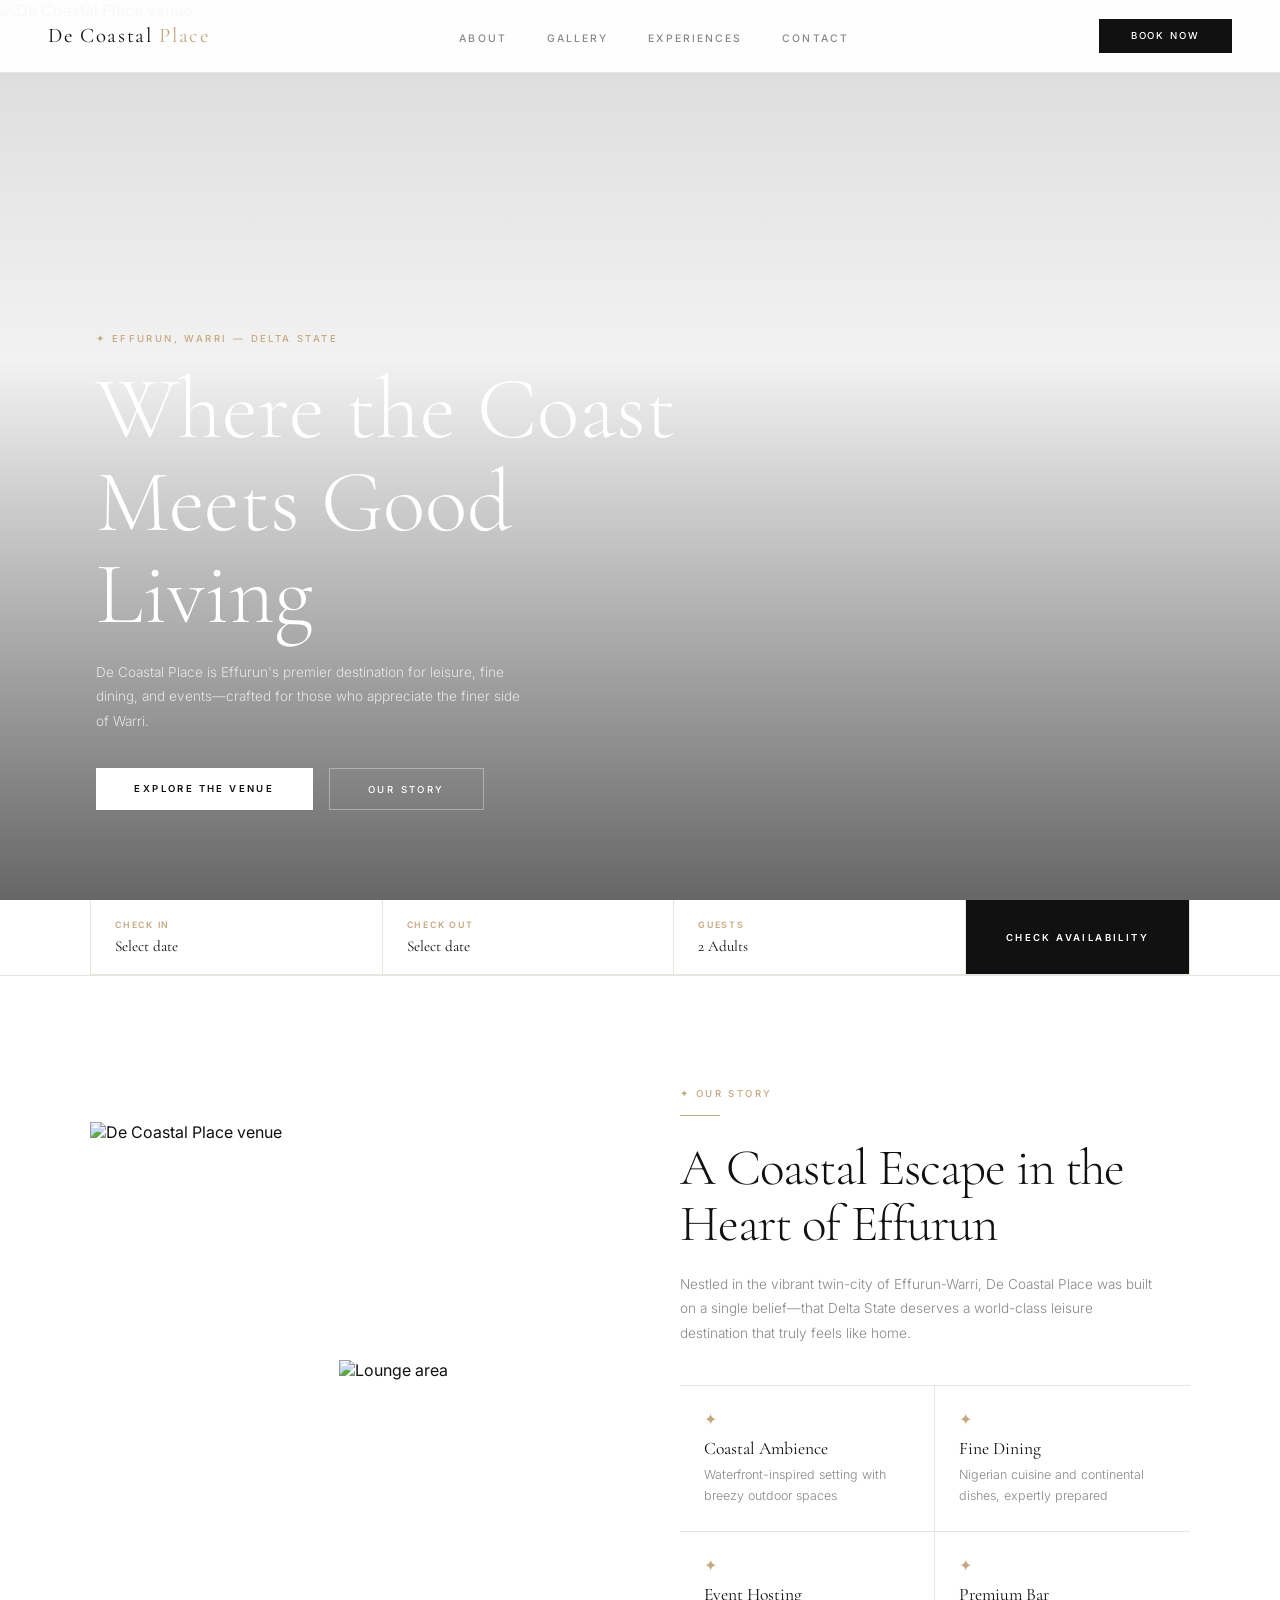
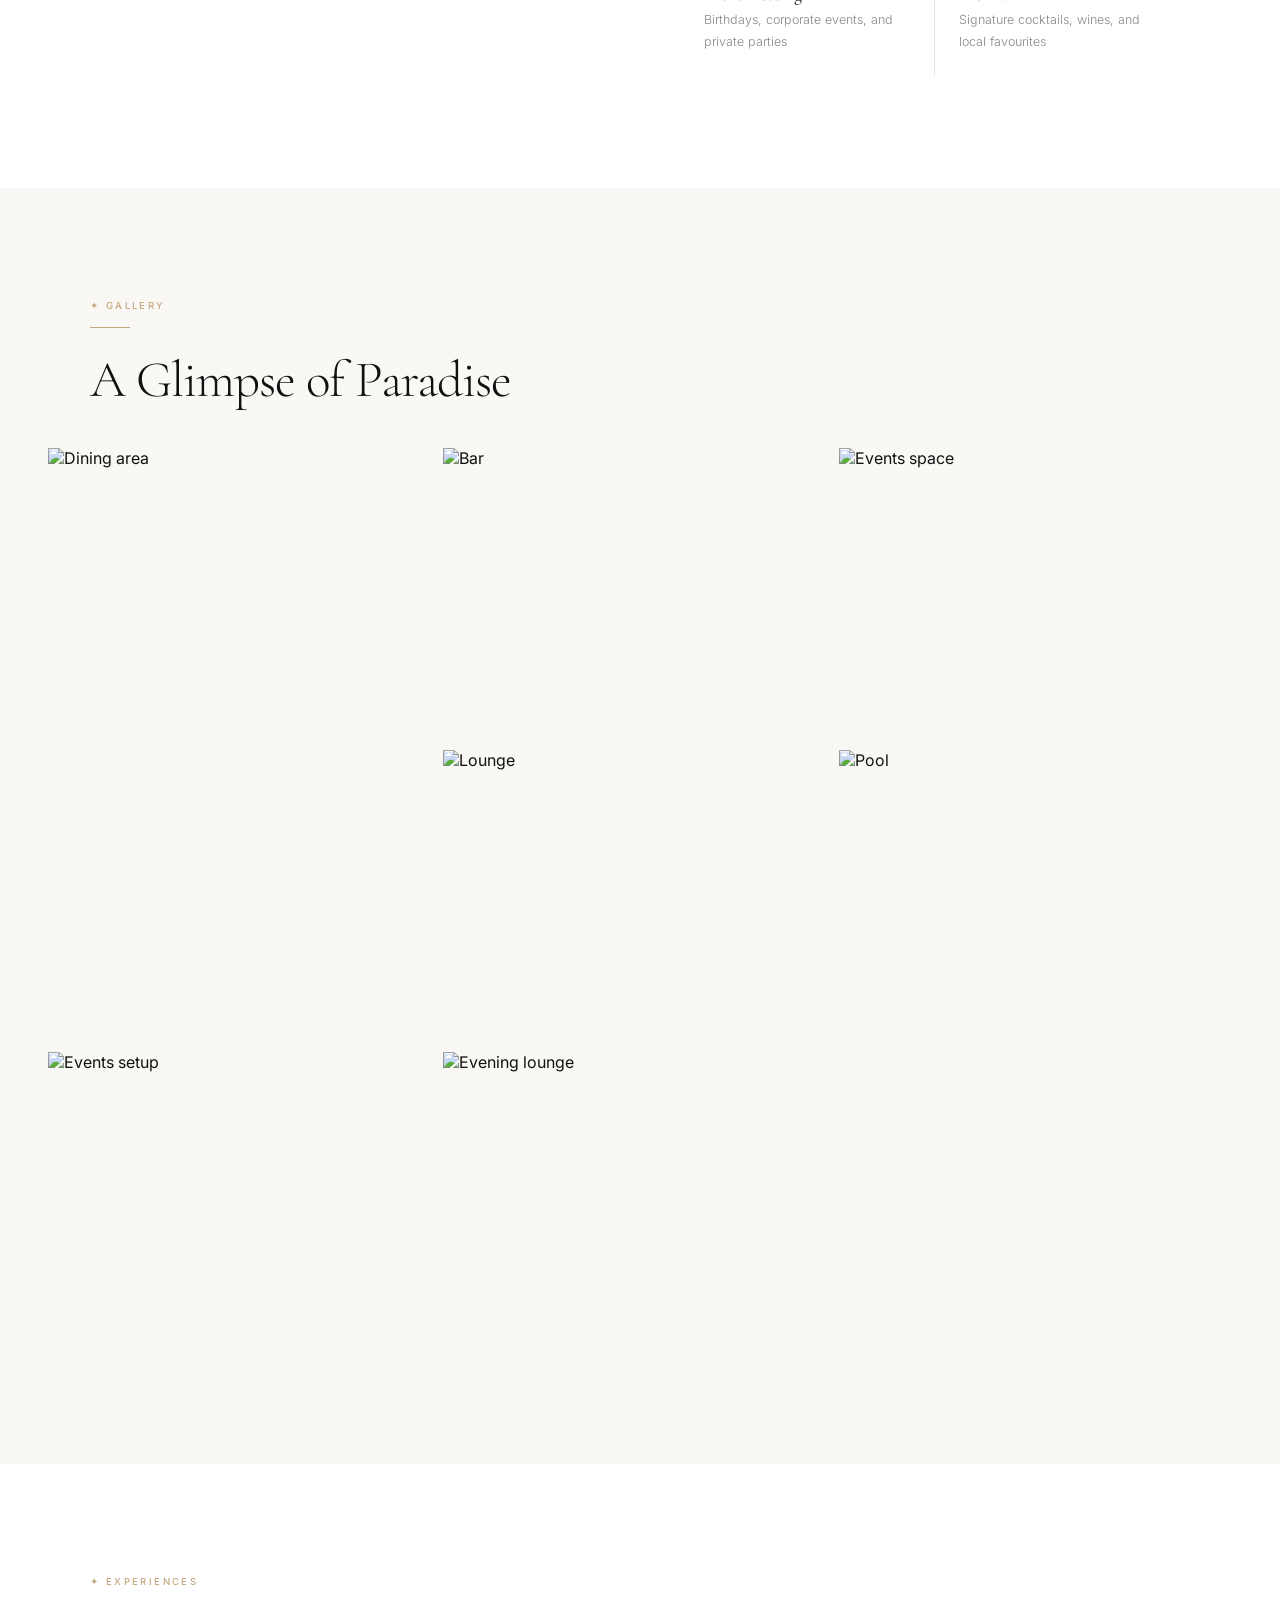
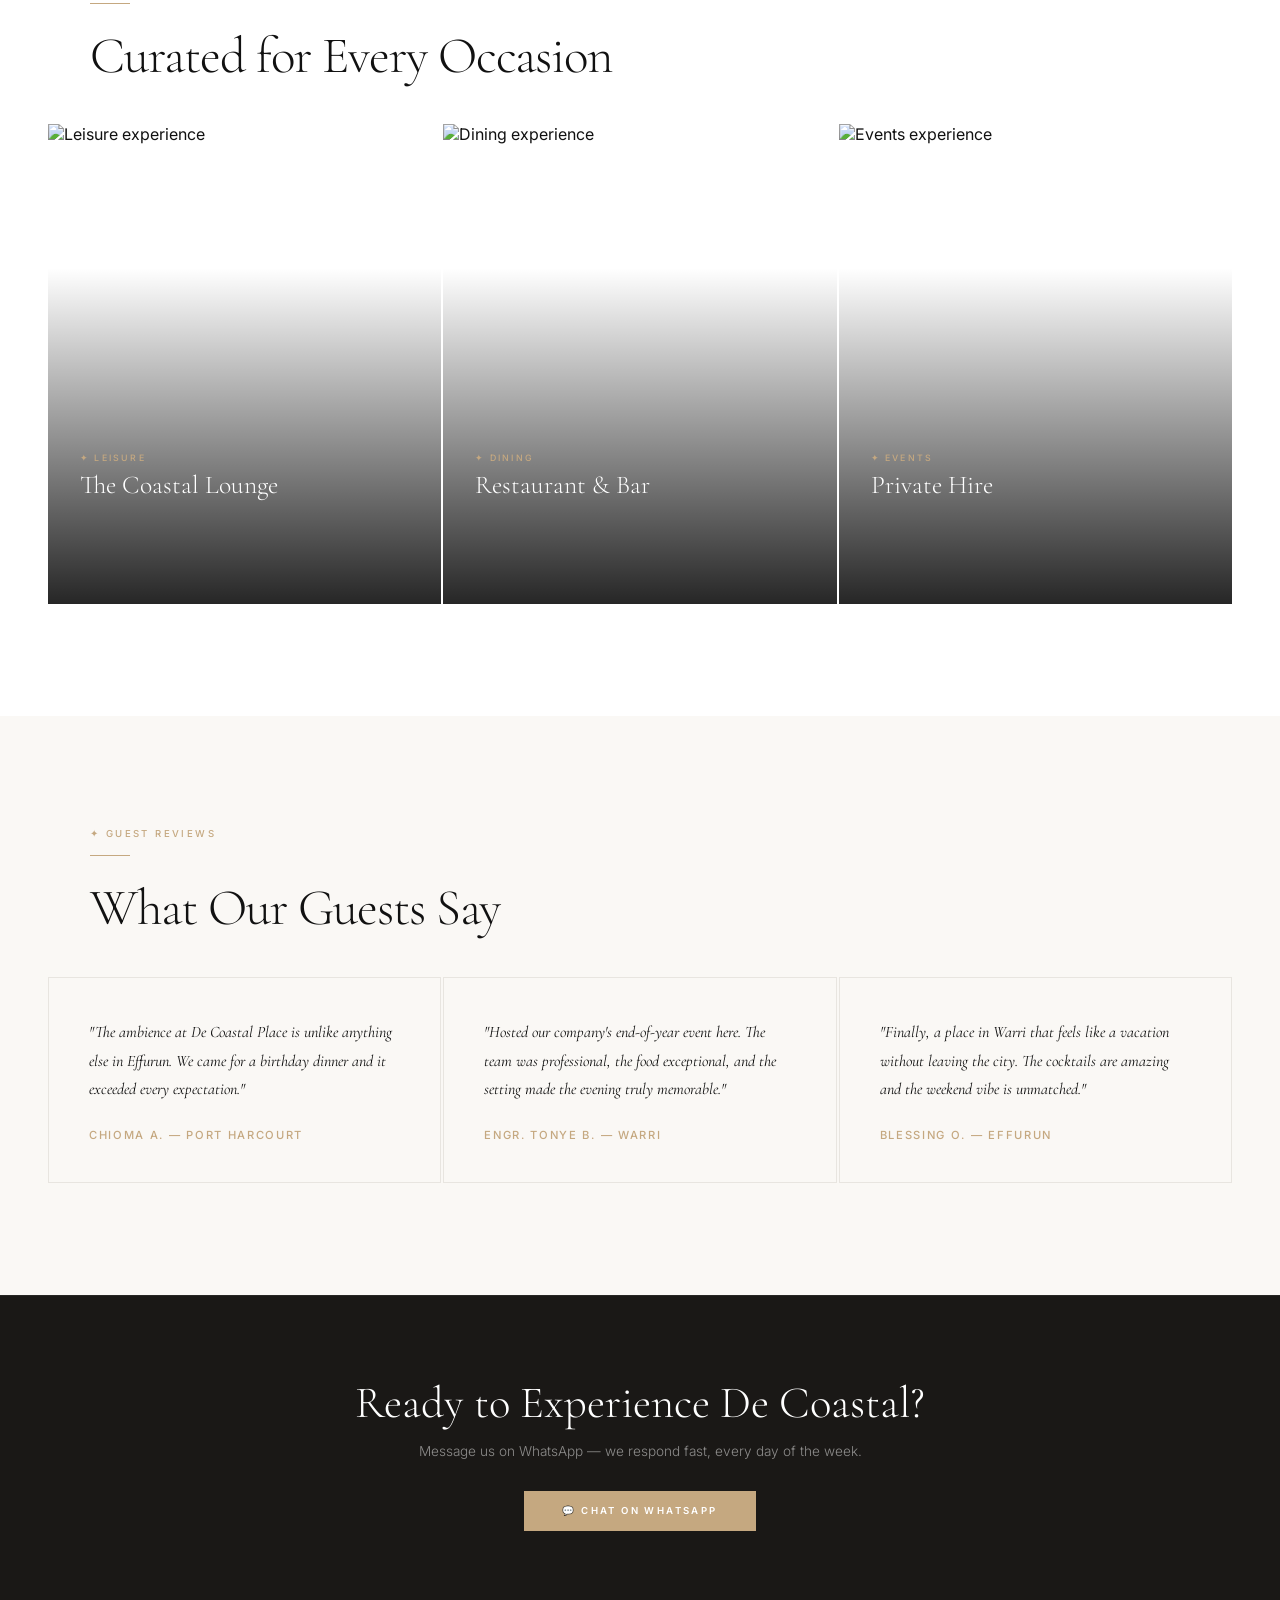
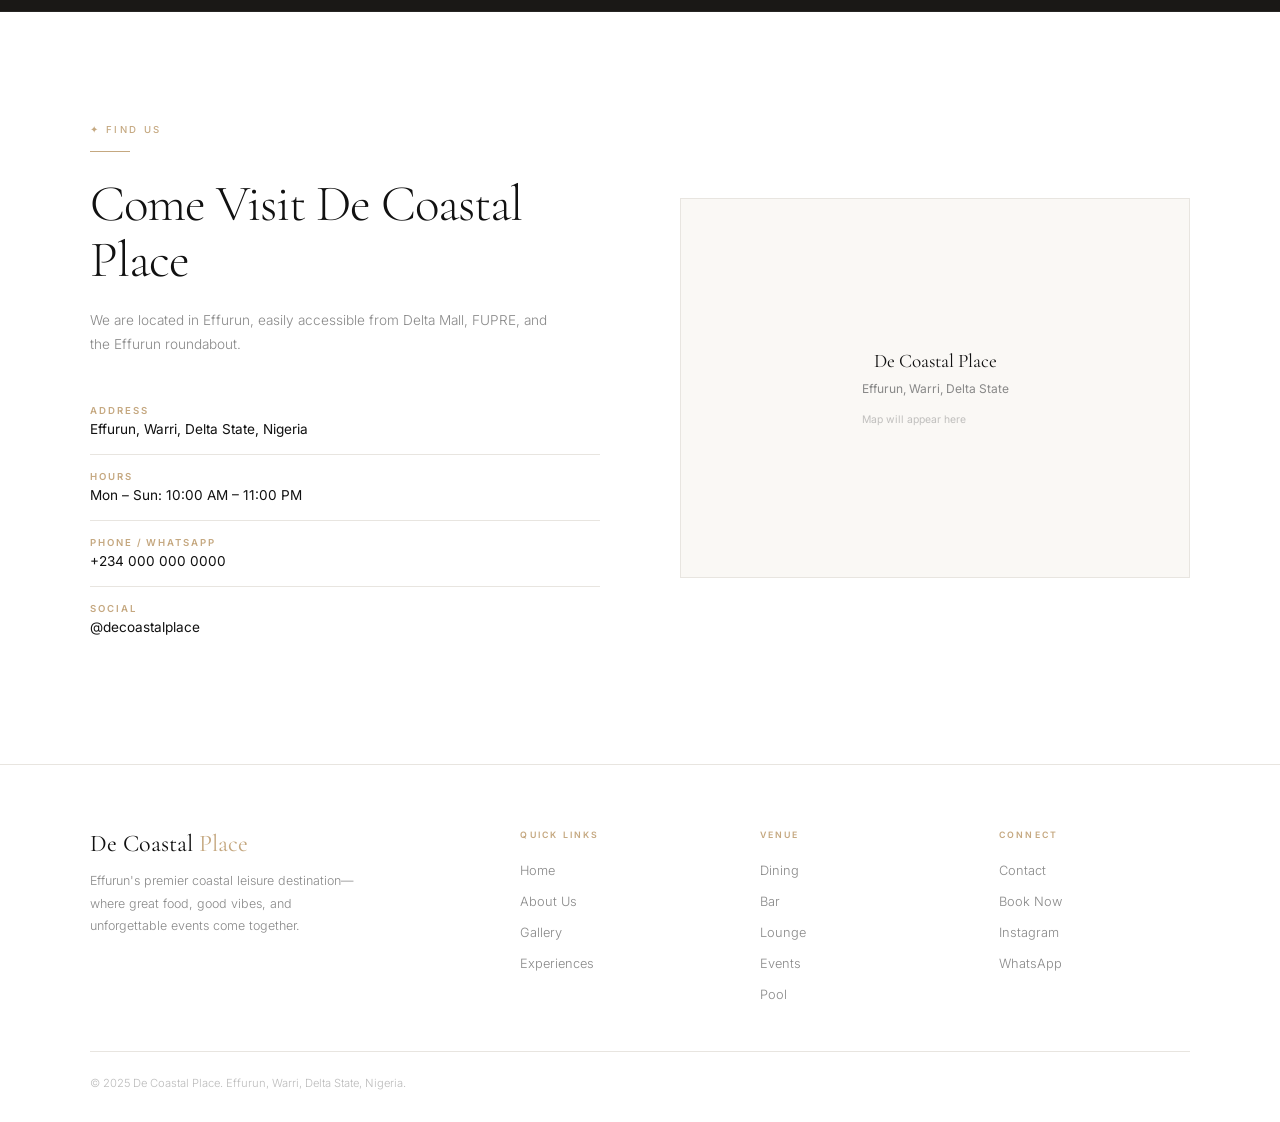
==== commit 4012ea02: "Complete rebuild — 5-star luxury hotel design: Cormorant Garamond serif, Inter labels, #C5A880 gold," ====
--- a/index.html
+++ b/index.html
@@ -3,272 +3,249 @@
 <head>
   <meta charset="UTF-8">
   <meta name="viewport" content="width=device-width, initial-scale=1.0">
-  <meta name="description" content="De Coastal Place — Premier leisure, fine dining, and events destination in Effurun, Warri, Delta State, Nigeria. Where the coast meets good living.">
+  <meta name="description" content="De Coastal Place — Effurun, Warri, Delta State. A premier coastal destination for leisure, fine dining, and unforgettable events.">
   <title>De Coastal Place — Effurun, Warri</title>
+  <link href="https://fonts.googleapis.com/css2?family=Cormorant+Garamond:ital,wght@0,300;0,400;0,500;1,300;1,400&family=Inter:wght@300;400;500;600&display=swap" rel="stylesheet">
   <link rel="stylesheet" href="style.css">
 </head>
 <body>
 
-<!-- NAVBAR -->
 <nav>
-  <a href="#home" class="nav-logo">De Coastal Place</a>
+  <a href="index.html" class="nav-logo">De Coastal<span> Place</span></a>
   <ul class="nav-links">
-    <li><a href="#about">About</a></li>
-    <li><a href="#gallery">Gallery</a></li>
-    <li><a href="#experiences">Experiences</a></li>
-    <li><a href="#location">Find Us</a></li>
+    <li><a href="about.html">About</a></li>
+    <li><a href="gallery.html">Gallery</a></li>
+    <li><a href="experiences.html">Experiences</a></li>
+    <li><a href="contact.html">Contact</a></li>
   </ul>
-  <a href="https://wa.me/2340000000000" class="nav-cta" target="_blank" rel="noopener noreferrer">Book Now</a>
+  <a href="booking.html" class="nav-cta">Book Now</a>
   <button class="mobile-toggle" aria-label="Toggle menu" aria-expanded="false">
     <span></span><span></span><span></span>
   </button>
 </nav>
 
-<!-- HERO -->
 <section class="hero" id="home">
   <div class="hero-bg">
-    <video autoplay muted loop playsinline>
-      <source src="images/de_coastal_hero.mp4" type="video/mp4">
-    </video>
+    <img src="images/slide-1.jpg" alt="De Coastal Place venue">
   </div>
   <div class="hero-overlay"></div>
   <div class="hero-content">
-    <h1>Where the Coast<br/>Meets Good Living</h1>
-    <p>De Coastal Place is Effurun's premier destination for leisure, fine dining, events, and unforgettable moments.</p>
+    <span class="hero-label">&#x2726; Effurun, Warri &mdash; Delta State</span>
+    <h1>Where the Coast Meets Good Living</h1>
+    <p>De Coastal Place is Effurun's premier destination for leisure, fine dining, and events&mdash;crafted for those who appreciate the finer side of Warri.</p>
     <div class="hero-actions">
-      <a href="#experiences" class="btn-primary">Explore the Venue</a>
-      <a href="https://wa.me/2340000000000" class="btn-ghost" target="_blank" rel="noopener noreferrer">Book an Event</a>
-    </div>
-  </div>
-  <div class="hero-scroll">Scroll</div>
-</section>
-
-<!-- STATS -->
-<div class="stats-strip">
-  <div class="stat">
-    <div class="stat-num">5&#x2605;</div>
-    <div class="stat-label">Guest Experience</div>
-  </div>
-  <div class="stat">
-    <div class="stat-num">500+</div>
-    <div class="stat-label">Events Hosted</div>
-  </div>
-  <div class="stat">
-    <div class="stat-num">3</div>
-    <div class="stat-label">Venue Spaces</div>
-  </div>
-  <div class="stat">
-    <div class="stat-num">7 Days</div>
-    <div class="stat-label">Open Weekly</div>
+      <a href="experiences.html" class="btn-primary">Explore the Venue</a>
+      <a href="about.html" class="btn-ghost">Our Story</a>
+    </div>
+  </div>
+</section>
+
+<div class="booking-bar">
+  <div class="booking-inner">
+    <div class="booking-field">
+      <span class="booking-label">Check In</span>
+      <span class="booking-value">Select date</span>
+    </div>
+    <div class="booking-field">
+      <span class="booking-label">Check Out</span>
+      <span class="booking-value">Select date</span>
+    </div>
+    <div class="booking-field">
+      <span class="booking-label">Guests</span>
+      <span class="booking-value">2 Adults</span>
+    </div>
+    <button class="booking-submit">Check Availability</button>
   </div>
 </div>
 
-<!-- ABOUT -->
-<section class="about" id="about">
-  <div class="about-grid">
+<section>
+  <div class="inner about-grid">
     <div class="about-images">
-      <img class="about-img-main" src="images/about-hero.jpg" alt="De Coastal Place venue" loading="lazy"/>
-      <img class="about-img-accent" src="images/lounge.jpg" alt="Poolside lounge" loading="lazy"/>
-    </div>
-    <div class="about-text">
-      <span class="section-tag">&#x2726; Our Story</span>
-      <h2 class="section-title">A Coastal Escape<br/>in the Heart of Effurun</h2>
-      <p class="section-body">
-        Nestled in the vibrant twin-city of Effurun-Warri, De Coastal Place was built on a single belief — that Delta State deserves a world-class leisure destination that truly feels like home.
-        <br/><br/>
-        Whether you are unwinding after a long week, celebrating a milestone, or looking for a perfect evening out — De Coastal Place is your sanctuary.
-      </p>
+      <img class="about-img-main" src="images/about-hero.jpg" alt="De Coastal Place venue" loading="lazy">
+      <img class="about-img-accent" src="images/lounge.jpg" alt="Lounge area" loading="lazy">
+    </div>
+    <div>
+      <span class="section-label">&#x2726; Our Story</span>
+      <div class="gold-divider"></div>
+      <h2 class="section-title">A Coastal Escape in the Heart of Effurun</h2>
+      <p class="section-desc">Nestled in the vibrant twin-city of Effurun-Warri, De Coastal Place was built on a single belief&mdash;that Delta State deserves a world-class leisure destination that truly feels like home.</p>
       <div class="about-features">
         <div class="feat">
-          <div class="feat-icon">&#x1F30A;</div>
-          <div class="feat-text"><strong>Coastal Ambience</strong>Waterfront-inspired setting with breezy outdoor spaces</div>
-        </div>
-        <div class="feat">
-          <div class="feat-icon">&#x1F37D;&#xFE0F;</div>
-          <div class="feat-text"><strong>Fine Dining</strong>Nigerian cuisine and continental dishes, expertly prepared</div>
-        </div>
-        <div class="feat">
-          <div class="feat-icon">&#x1F389;</div>
-          <div class="feat-text"><strong>Event Hosting</strong>Birthdays, corporate events, and private parties</div>
-        </div>
-        <div class="feat">
-          <div class="feat-icon">&#x1F379;</div>
-          <div class="feat-text"><strong>Premium Bar</strong>Signature cocktails, wines, and local favourites</div>
-        </div>
-      </div>
-    </div>
-  </div>
-</section>
-
-<!-- GALLERY -->
-<section class="gallery" id="gallery">
-  <div class="gallery-header">
-    <span class="section-tag">&#x2726; Gallery</span>
+          <div class="feat-icon">&#x2726;</div>
+          <div class="feat-title">Coastal Ambience</div>
+          <div class="feat-text">Waterfront-inspired setting with breezy outdoor spaces</div>
+        </div>
+        <div class="feat">
+          <div class="feat-icon">&#x2726;</div>
+          <div class="feat-title">Fine Dining</div>
+          <div class="feat-text">Nigerian cuisine and continental dishes, expertly prepared</div>
+        </div>
+        <div class="feat">
+          <div class="feat-icon">&#x2726;</div>
+          <div class="feat-title">Event Hosting</div>
+          <div class="feat-text">Birthdays, corporate events, and private parties</div>
+        </div>
+        <div class="feat">
+          <div class="feat-icon">&#x2726;</div>
+          <div class="feat-title">Premium Bar</div>
+          <div class="feat-text">Signature cocktails, wines, and local favourites</div>
+        </div>
+      </div>
+    </div>
+  </div>
+</section>
+
+<section class="warm" id="gallery">
+  <div class="inner">
+    <span class="section-label">&#x2726; Gallery</span>
+    <div class="gold-divider"></div>
     <h2 class="section-title">A Glimpse of Paradise</h2>
   </div>
-  <div class="gallery-grid">
-    <div class="g-item tall">
-      <img src="images/dining.jpg" alt="De Coastal Place dining area"/>
-    </div>
-    <div class="g-item">
-      <img src="images/bar.jpg" alt="De Coastal Place bar"/>
-    </div>
-    <div class="g-item">
-      <img src="images/events.jpg" alt="De Coastal Place events"/>
-    </div>
-    <div class="g-item">
-      <img src="images/lounge.jpg" alt="De Coastal Place lounge"/>
-    </div>
-    <div class="g-item">
-      <img src="images/pool.jpg" alt="De Coastal Place pool"/>
-    </div>
-  </div>
-</section>
-
-<!-- EXPERIENCES -->
-<section class="experiences" id="experiences">
-  <div class="exp-wrap">
-    <div class="exp-header">
-      <div>
-        <span class="section-tag">&#x2726; What We Offer</span>
-        <h2 class="section-title">Curated Experiences</h2>
-      </div>
-      <a href="https://wa.me/2340000000000" class="btn-primary" style="white-space: nowrap;" target="_blank" rel="noopener noreferrer">Reserve Your Space</a>
-    </div>
-    <div class="exp-grid">
-      <div class="exp-card">
-        <img src="images/lounge.jpg" alt="Leisure at De Coastal Place"/>
-        <div class="exp-card-body">
-          <span class="exp-card-tag">&#x2726; Leisure</span>
-          <h3 class="exp-card-title">The Coastal Lounge</h3>
-          <p class="exp-card-desc">Relax in our open-air lounge overlooking lush surroundings. Perfect for casual evenings, drinks with friends, or a quiet escape from the Warri hustle.</p>
-        </div>
-      </div>
-      <div class="exp-card">
-        <img src="images/dining.jpg" alt="Dining at De Coastal Place"/>
-        <div class="exp-card-body">
-          <span class="exp-card-tag">&#x2726; Dining</span>
-          <h3 class="exp-card-title">Restaurant & Bar</h3>
-          <p class="exp-card-desc">From pepper soup and banga rice to continental platters — our kitchen serves Warri's finest meals alongside an expertly curated bar menu.</p>
-        </div>
-      </div>
-      <div class="exp-card">
-        <img src="images/events.jpg" alt="Events at De Coastal Place"/>
-        <div class="exp-card-body">
-          <span class="exp-card-tag">&#x2726; Events</span>
-          <h3 class="exp-card-title">Events & Private Hire</h3>
-          <p class="exp-card-desc">Birthdays, corporate dinners, engagement parties, and more. Our event spaces accommodate intimate gatherings to large celebrations.</p>
-        </div>
-      </div>
-    </div>
-  </div>
-</section>
-
-<!-- TESTIMONIALS -->
-<section class="testimonials">
-  <div class="test-inner">
-    <span class="section-tag">&#x2726; Guest Reviews</span>
+  <div class="gallery-grid" style="margin-top: 2.5rem;">
+    <div class="g-item tall"><img src="images/dining.jpg" alt="Dining area" loading="lazy"></div>
+    <div class="g-item"><img src="images/bar.jpg" alt="Bar" loading="lazy"></div>
+    <div class="g-item"><img src="images/events.jpg" alt="Events space" loading="lazy"></div>
+    <div class="g-item"><img src="images/lounge.jpg" alt="Lounge" loading="lazy"></div>
+    <div class="g-item"><img src="images/pool.jpg" alt="Pool" loading="lazy"></div>
+    <div class="g-item"><img src="images/events.jpg" alt="Events setup" loading="lazy"></div>
+    <div class="g-item"><img src="images/lounge.jpg" alt="Evening lounge" loading="lazy"></div>
+  </div>
+</section>
+
+<section id="experiences">
+  <div class="inner" style="margin-bottom: 2.5rem;">
+    <span class="section-label">&#x2726; Experiences</span>
+    <div class="gold-divider"></div>
+    <h2 class="section-title">Curated for Every Occasion</h2>
+  </div>
+  <div class="exp-grid">
+    <div class="exp-card">
+      <img src="images/lounge.jpg" alt="Leisure experience">
+      <div class="exp-card-overlay">
+        <span class="exp-card-label">&#x2726; Leisure</span>
+        <h3 class="exp-card-title">The Coastal Lounge</h3>
+        <p class="exp-card-desc">Relax in our open-air lounge overlooking lush surroundings. Perfect for casual evenings, drinks with friends, or a quiet escape.</p>
+      </div>
+    </div>
+    <div class="exp-card">
+      <img src="images/dining.jpg" alt="Dining experience">
+      <div class="exp-card-overlay">
+        <span class="exp-card-label">&#x2726; Dining</span>
+        <h3 class="exp-card-title">Restaurant &amp; Bar</h3>
+        <p class="exp-card-desc">From pepper soup and banga rice to continental platters&mdash;our kitchen serves Warri's finest meals alongside a curated bar menu.</p>
+      </div>
+    </div>
+    <div class="exp-card">
+      <img src="images/events.jpg" alt="Events experience">
+      <div class="exp-card-overlay">
+        <span class="exp-card-label">&#x2726; Events</span>
+        <h3 class="exp-card-title">Private Hire</h3>
+        <p class="exp-card-desc">Birthdays, corporate dinners, engagement parties, and more. Our spaces accommodate intimate gatherings to large celebrations.</p>
+      </div>
+    </div>
+  </div>
+</section>
+
+<section class="warm">
+  <div class="inner">
+    <span class="section-label">&#x2726; Guest Reviews</span>
+    <div class="gold-divider"></div>
     <h2 class="section-title">What Our Guests Say</h2>
-    <div class="test-grid">
-      <div class="test-card">
-        <div class="stars">&#x2605;&#x2605;&#x2605;&#x2605;&#x2605;</div>
-        <p class="test-text">The ambience at De Coastal Place is unlike anything else in Effurun. We came for a birthday dinner and it exceeded every expectation.</p>
-        <div class="test-author">Chioma A.</div>
-        <div class="test-role">Port Harcourt, Nigeria</div>
-      </div>
-      <div class="test-card">
-        <div class="stars">&#x2605;&#x2605;&#x2605;&#x2605;&#x2605;</div>
-        <p class="test-text">Hosted our company's end-of-year event here. The team was professional, the food was exceptional, and the setting made the evening truly memorable.</p>
-        <div class="test-author">Engr. Tonye B.</div>
-        <div class="test-role">Oil & Gas Professional, Warri</div>
-      </div>
-      <div class="test-card">
-        <div class="stars">&#x2605;&#x2605;&#x2605;&#x2605;&#x2605;</div>
-        <p class="test-text">Finally, a place in Warri that feels like you are on vacation without leaving the city. The cocktails are amazing and the vibe on weekends is unmatched.</p>
-        <div class="test-author">Blessing O.</div>
-        <div class="test-role">FUPRE Alumni, Effurun</div>
-      </div>
-    </div>
-  </div>
-</section>
-
-<!-- WHATSAPP CTA -->
-<div class="cta-band" id="contact">
-  <h2>Ready to Visit or Book?</h2>
-  <p>Message us directly on WhatsApp — we respond fast, every day of the week.</p>
-  <a href="https://wa.me/2340000000000" class="btn-whatsapp" target="_blank" rel="noopener noreferrer">
-    &#x1F4AC; Chat With Us on WhatsApp
-  </a>
+  </div>
+  <div class="test-grid" style="margin-top: 2.5rem;">
+    <div class="test-card">
+      <p class="test-text">"The ambience at De Coastal Place is unlike anything else in Effurun. We came for a birthday dinner and it exceeded every expectation."</p>
+      <div class="test-author">Chioma A. &mdash; Port Harcourt</div>
+    </div>
+    <div class="test-card">
+      <p class="test-text">"Hosted our company's end-of-year event here. The team was professional, the food exceptional, and the setting made the evening truly memorable."</p>
+      <div class="test-author">Engr. Tonye B. &mdash; Warri</div>
+    </div>
+    <div class="test-card">
+      <p class="test-text">"Finally, a place in Warri that feels like a vacation without leaving the city. The cocktails are amazing and the weekend vibe is unmatched."</p>
+      <div class="test-author">Blessing O. &mdash; Effurun</div>
+    </div>
+  </div>
+</section>
+
+<div class="cta-band">
+  <h2>Ready to Experience De Coastal?</h2>
+  <p>Message us on WhatsApp &mdash; we respond fast, every day of the week.</p>
+  <a href="https://wa.me/2340000000000" class="btn-whatsapp" target="_blank" rel="noopener noreferrer">&#x1F4AC; Chat on WhatsApp</a>
 </div>
 
-<!-- LOCATION -->
-<section class="location" id="location">
-  <div class="location-inner">
+<section id="location">
+  <div class="inner loc-grid">
     <div>
-      <span class="section-tag">&#x2726; Find Us</span>
-      <h2 class="section-title">Come Visit<br/>De Coastal Place</h2>
-      <p class="section-body">We are located in Effurun, easily accessible from Delta Mall, FUPRE, and the Effurun roundabout.</p>
+      <span class="section-label">&#x2726; Find Us</span>
+      <div class="gold-divider"></div>
+      <h2 class="section-title">Come Visit De Coastal Place</h2>
+      <p class="section-desc">We are located in Effurun, easily accessible from Delta Mall, FUPRE, and the Effurun roundabout.</p>
       <div class="contact-items">
         <div class="contact-item">
-          <div class="contact-icon">&#x1F4CD;</div>
           <div class="contact-detail">
             <strong>Address</strong>
             <span>Effurun, Warri, Delta State, Nigeria</span>
           </div>
         </div>
         <div class="contact-item">
-          <div class="contact-icon">&#x1F550;</div>
-          <div class="contact-detail">
-            <strong>Opening Hours</strong>
-            <span>Mon – Sun: 10:00 AM – 11:00 PM</span>
-          </div>
-        </div>
-        <div class="contact-item">
-          <div class="contact-icon">&#x1F4DE;</div>
+          <div class="contact-detail">
+            <strong>Hours</strong>
+            <span>Mon &ndash; Sun: 10:00 AM &ndash; 11:00 PM</span>
+          </div>
+        </div>
+        <div class="contact-item">
           <div class="contact-detail">
             <strong>Phone / WhatsApp</strong>
             <span>+234 000 000 0000</span>
           </div>
         </div>
         <div class="contact-item">
-          <div class="contact-icon">&#x1F4F8;</div>
-          <div class="contact-detail">
-            <strong>Instagram & TikTok</strong>
+          <div class="contact-detail">
+            <strong>Social</strong>
             <span>@decoastalplace</span>
           </div>
         </div>
       </div>
     </div>
     <div class="map-placeholder">
-      <div class="map-pin">&#x1F4CD;</div>
       <div class="map-address">De Coastal Place</div>
-      <div class="map-label">Effurun, Warri, Delta State<br/><br/><small style="font-size:0.75rem; opacity:0.6">Google Maps embed will appear here</small></div>
-    </div>
-  </div>
-</section>
-
-<!-- FOOTER -->
+      <div class="map-label">Effurun, Warri, Delta State<br><br><small style="font-size:0.65rem; opacity:0.5">Map will appear here</small></div>
+    </div>
+  </div>
+</section>
+
 <footer>
   <div class="footer-inner">
     <div>
-      <div class="footer-brand">De Coastal Place</div>
-      <p class="footer-tagline">Effurun's premier coastal leisure destination — where great food, good vibes, and unforgettable events come together.</p>
+      <div class="footer-brand">De Coastal<span> Place</span></div>
+      <p class="footer-tagline">Effurun's premier coastal leisure destination&mdash;where great food, good vibes, and unforgettable events come together.</p>
     </div>
     <div class="footer-col">
       <h4>Quick Links</h4>
       <ul>
-        <li><a href="#about">About Us</a></li>
-        <li><a href="#gallery">Gallery</a></li>
-        <li><a href="#experiences">Experiences</a></li>
-        <li><a href="#contact">Book an Event</a></li>
+        <li><a href="index.html">Home</a></li>
+        <li><a href="about.html">About Us</a></li>
+        <li><a href="gallery.html">Gallery</a></li>
+        <li><a href="experiences.html">Experiences</a></li>
+      </ul>
+    </div>
+    <div class="footer-col">
+      <h4>Venue</h4>
+      <ul>
+        <li><a href="dining.html">Dining</a></li>
+        <li><a href="bar.html">Bar</a></li>
+        <li><a href="lounge.html">Lounge</a></li>
+        <li><a href="events.html">Events</a></li>
+        <li><a href="pool.html">Pool</a></li>
       </ul>
     </div>
     <div class="footer-col">
       <h4>Connect</h4>
       <ul>
+        <li><a href="contact.html">Contact</a></li>
+        <li><a href="booking.html">Book Now</a></li>
         <li><a href="https://instagram.com/decoastalplace" target="_blank" rel="noopener noreferrer">Instagram</a></li>
-        <li><a href="https://tiktok.com/@decoastalplace" target="_blank" rel="noopener noreferrer">TikTok</a></li>
-        <li><a href="https://facebook.com/decoastalplace" target="_blank" rel="noopener noreferrer">Facebook</a></li>
         <li><a href="https://wa.me/2340000000000" target="_blank" rel="noopener noreferrer">WhatsApp</a></li>
       </ul>
     </div>
--- a/style.css
+++ b/style.css
@@ -2,33 +2,20 @@
 
 :root {
   --white: #FFFFFF;
-  --faint: #F7F7F7;
-  --capiz: #F7F6F2;
-  --hapuna: #F5F1EA;
-  --hof: #222222;
-  --grey100: #F7F7F7;
-  --grey200: #F2F2F2;
-  --grey300: #EBEBEB;
-  --grey400: #DDDDDD;
-  --grey500: #C1C1C1;
-  --grey600: #8C8C8C;
-  --grey700: #6C6C6C;
-  --grey800: #515151;
-  --grey900: #3F3F3F;
-  --grey1000: #222222;
-  --rausch: #FF385C;
-  --product-rausch: #E00B41;
-  --green: #12A139;
-  --blue: #318CF7;
-  --font-sans: 'Airbnb Cereal VF', 'Circular', -apple-system, BlinkMacSystemFont, 'Roboto', 'Helvetica Neue', Arial, sans-serif;
-  --elevation-high: 0 8px 28px rgba(0, 0, 0, 0.28);
-  --elevation-primary: 0 6px 20px rgba(0, 0, 0, 0.20);
-  --elevation-secondary: 0 6px 16px rgba(0, 0, 0, 0.12);
-  --elevation-tertiary: 0 2px 4px rgba(0, 0, 0, 0.18);
-  --radius-sm: 8px;
-  --radius-md: 12px;
-  --radius-lg: 24px;
-  --radius-full: 999px;
+  --onyx: #111111;
+  --onyx-light: #2A2A2A;
+  --gold: #C5A880;
+  --gold-light: #D4BC9E;
+  --gold-dark: #A88B6A;
+  --muted: #888888;
+  --muted-light: #BBBBBB;
+  --border: #E8E5E0;
+  --bg-warm: #FAF8F5;
+  --bg-dark: #1A1816;
+  --font-serif: 'Cormorant Garamond', Georgia, serif;
+  --font-sans: 'Inter', -apple-system, BlinkMacSystemFont, 'Segoe UI', sans-serif;
+  --shadow: 0 4px 24px rgba(0,0,0,0.06);
+  --shadow-lg: 0 8px 40px rgba(0,0,0,0.10);
 }
 
 html { scroll-behavior: smooth; }
@@ -36,324 +23,350 @@
 body {
   font-family: var(--font-sans);
   background: var(--white);
-  color: var(--hof);
+  color: var(--onyx);
   overflow-x: hidden;
   -webkit-font-smoothing: antialiased;
 }
+
+/* ---- TYPOGRAPHY ---- */
+h1, h2, h3, h4, h5, h6 { font-family: var(--font-serif); font-weight: 300; color: var(--onyx); }
+.section-label {
+  font-family: var(--font-sans);
+  font-size: 0.6rem; font-weight: 500; letter-spacing: 0.25em; text-transform: uppercase;
+  color: var(--gold); margin-bottom: 1rem; display: block;
+}
+.section-title {
+  font-size: clamp(2.2rem, 4vw, 3.6rem);
+  font-weight: 300; line-height: 1.1; margin-bottom: 1.2rem; letter-spacing: -0.02em;
+}
+.section-desc {
+  font-family: var(--font-sans);
+  font-size: 0.85rem; font-weight: 400; line-height: 1.8;
+  color: var(--muted); max-width: 480px; font-weight: 300;
+}
+.gold-divider { width: 40px; height: 1px; background: var(--gold); margin-bottom: 1.5rem; }
 
 /* ---- NAVBAR ---- */
 nav {
   position: fixed; top: 0; left: 0; right: 0; z-index: 100;
   display: flex; align-items: center; justify-content: space-between;
-  padding: 0.8rem 2rem;
-  background: rgba(255,255,255,0.925);
-  backdrop-filter: blur(16px) saturate(1.6);
-  box-shadow: var(--elevation-secondary);
-  border-bottom: 1px solid rgba(0,0,0,0.04);
+  padding: 1.2rem 3rem;
+  background: rgba(255,255,255,0.97);
+  border-bottom: 1px solid var(--border);
 }
 .nav-logo {
-  font-family: var(--font-sans);
-  font-size: 1.1rem; font-weight: 600; letter-spacing: -0.3px;
-  color: var(--hof); text-decoration: none;
-}
-.nav-links { display: flex; gap: 1.5rem; list-style: none; }
+  font-family: var(--font-serif);
+  font-size: 1.3rem; font-weight: 400; letter-spacing: 0.08em;
+  color: var(--onyx); text-decoration: none;
+}
+.nav-logo span { color: var(--gold); }
+.nav-links { display: flex; gap: 2.5rem; list-style: none; }
 .nav-links a {
-  color: var(--grey700); text-decoration: none;
-  font-size: 0.88rem; font-weight: 500;
-  padding: 0.5rem 0.8rem; border-radius: var(--radius-full);
-  transition: all 0.15s;
-}
-.nav-links a:hover { background: var(--faint); color: var(--hof); }
+  font-family: var(--font-sans);
+  font-size: 0.65rem; font-weight: 500; letter-spacing: 0.2em; text-transform: uppercase;
+  color: var(--muted); text-decoration: none; transition: color 0.2s;
+}
+.nav-links a:hover { color: var(--onyx); }
 .nav-cta {
-  background: var(--rausch); color: var(--white);
-  padding: 0.7rem 1.6rem; border-radius: var(--radius-md);
-  font-size: 0.85rem; font-weight: 500;
-  text-decoration: none; display: inline-block;
-  box-shadow: var(--elevation-primary);
-  transition: all 0.15s;
-}
-.nav-cta:hover { background: var(--product-rausch); }
+  font-family: var(--font-sans);
+  font-size: 0.6rem; font-weight: 500; letter-spacing: 0.2em; text-transform: uppercase;
+  color: var(--white); background: var(--onyx);
+  padding: 0.7rem 2rem; text-decoration: none; display: inline-block;
+  transition: background 0.2s;
+}
+.nav-cta:hover { background: var(--onyx-light); }
+
+.mobile-toggle {
+  display: none; background: none; border: none; cursor: pointer;
+  flex-direction: column; gap: 5px; padding: 0;
+}
+.mobile-toggle span { display: block; width: 24px; height: 1px; background: var(--onyx); }
+.mobile-toggle[aria-expanded="true"] span:nth-child(1) { transform: translateY(6px) rotate(45deg); }
+.mobile-toggle[aria-expanded="true"] span:nth-child(2) { opacity: 0; }
+.mobile-toggle[aria-expanded="true"] span:nth-child(3) { transform: translateY(-6px) rotate(-45deg); }
 
 /* ---- HERO ---- */
 .hero {
-  position: relative; height: 100vh; min-height: 620px;
-  display: flex; align-items: flex-end; padding-bottom: 8vh;
+  position: relative; height: 100vh; min-height: 680px;
+  display: flex; align-items: flex-end; padding-bottom: 0;
   overflow: hidden;
 }
 .hero-bg { position: absolute; inset: 0; overflow: hidden; }
-.hero-bg video {
+.hero-bg video, .hero-bg img {
   width: 100%; height: 100%;
   object-fit: cover; object-position: center; display: block;
 }
 .hero-overlay {
   position: absolute; inset: 0;
-  background: linear-gradient(180deg, rgba(0,0,0,0.2) 0%, rgba(0,0,0,0.1) 40%, rgba(0,0,0,0.5) 85%, rgba(0,0,0,0.75) 100%);
+  background: linear-gradient(180deg, rgba(0,0,0,0.15) 0%, rgba(0,0,0,0.05) 40%, rgba(0,0,0,0.6) 100%);
 }
 .hero-content {
   position: relative; z-index: 2;
-  padding: 0 2rem; max-width: 640px;
-  animation: fadeUp 0.8s 0.2s both;
-}
-@keyframes fadeUp { from { opacity: 0; transform: translateY(20px); } to { opacity: 1; transform: translateY(0); } }
+  padding: 0 3rem 10vh; max-width: 680px;
+  animation: fadeUp 1s 0.3s both;
+}
+@keyframes fadeUp { from { opacity: 0; transform: translateY(24px); } to { opacity: 1; transform: translateY(0); } }
+.hero-label {
+  font-family: var(--font-sans);
+  font-size: 0.6rem; font-weight: 500; letter-spacing: 0.25em; text-transform: uppercase;
+  color: var(--gold); margin-bottom: 1.2rem; display: block;
+}
 .hero h1 {
-  font-family: var(--font-sans);
-  font-size: clamp(2.8rem, 6vw, 4.5rem);
-  font-weight: 600; line-height: 1.08; color: var(--white);
-  margin-bottom: 1rem; letter-spacing: -1px;
+  font-family: var(--font-serif);
+  font-size: clamp(3rem, 7vw, 5.5rem);
+  font-weight: 300; line-height: 1.05; color: var(--white);
+  margin-bottom: 1.2rem;
 }
 .hero p {
-  font-size: 1rem; color: rgba(255,255,255,0.85); line-height: 1.6;
-  max-width: 440px; margin-bottom: 2rem; font-weight: 400;
-}
-.hero-actions { display: flex; gap: 0.8rem; flex-wrap: wrap; }
+  font-family: var(--font-sans);
+  font-size: 0.85rem; color: rgba(255,255,255,0.75); line-height: 1.8;
+  max-width: 440px; margin-bottom: 2.2rem; font-weight: 300;
+}
+.hero-actions { display: flex; gap: 1rem; flex-wrap: wrap; }
 .btn-primary {
-  background: var(--rausch); color: var(--white);
-  padding: 0.9rem 2rem; border-radius: var(--radius-md);
-  font-size: 0.9rem; font-weight: 500;
-  text-decoration: none; display: inline-block;
-  box-shadow: var(--elevation-primary);
-  transition: all 0.15s;
-}
-.btn-primary:hover { background: var(--product-rausch); }
+  font-family: var(--font-sans);
+  font-size: 0.6rem; font-weight: 600; letter-spacing: 0.25em; text-transform: uppercase;
+  background: var(--white); color: var(--onyx);
+  padding: 0.9rem 2.4rem; text-decoration: none; display: inline-block;
+  transition: all 0.2s;
+}
+.btn-primary:hover { background: var(--gold); color: var(--white); }
 .btn-ghost {
-  background: rgba(255,255,255,0.2);
-  color: var(--white); border: 1px solid rgba(255,255,255,0.4);
-  padding: 0.9rem 2rem; border-radius: var(--radius-md);
-  font-size: 0.9rem; font-weight: 500;
-  text-decoration: none; display: inline-block;
-  backdrop-filter: blur(4px);
-  transition: all 0.15s;
-}
-.btn-ghost:hover { background: rgba(255,255,255,0.3); border-color: var(--white); }
-.hero-scroll {
-  position: absolute; bottom: 2.5rem; right: 2rem; z-index: 2;
-  display: flex; flex-direction: column; align-items: center; gap: 0.5rem;
-  font-size: 0.65rem; letter-spacing: 0.04em; font-weight: 500;
-  color: rgba(255,255,255,0.5); animation: fadeUp 0.8s 0.8s both;
-}
-.hero-scroll::after {
-  content: ''; width: 1px; height: 40px;
-  background: linear-gradient(var(--white), transparent);
-  animation: lineDown 1.5s 1s infinite;
-}
-@keyframes lineDown { 0%,100%{opacity:0.3;transform:scaleY(1)} 50%{opacity:1;transform:scaleY(0.6)} }
-
-/* ---- STATS STRIP ---- */
-.stats-strip {
-  background: var(--white);
-  border-bottom: 1px solid var(--grey300);
-  display: grid; grid-template-columns: repeat(4, 1fr);
-}
-.stat { padding: 2rem; text-align: center; border-right: 1px solid var(--grey300); }
-.stat:last-child { border-right: none; }
-.stat-num {
-  font-family: var(--font-sans);
-  font-size: 2rem; color: var(--hof); font-weight: 600; line-height: 1;
-}
-.stat-label { font-size: 0.8rem; color: var(--grey700); font-weight: 400; margin-top: 0.3rem; }
+  font-family: var(--font-sans);
+  font-size: 0.6rem; font-weight: 500; letter-spacing: 0.25em; text-transform: uppercase;
+  background: transparent; color: var(--white); border: 1px solid rgba(255,255,255,0.35);
+  padding: 0.9rem 2.4rem; text-decoration: none; display: inline-block;
+  transition: all 0.2s;
+}
+.btn-ghost:hover { border-color: var(--gold); color: var(--gold); }
+
+/* ---- BOOKING CONSOLE ---- */
+.booking-bar {
+  position: relative; z-index: 3;
+  background: var(--white); border-bottom: 1px solid var(--border);
+  padding: 0 3rem;
+}
+.booking-inner {
+  max-width: 1100px; margin: 0 auto;
+  display: grid; grid-template-columns: 1fr 1fr 1fr auto;
+  border: 1px solid var(--border);
+  border-top: none;
+}
+.booking-field {
+  padding: 1.2rem 1.5rem;
+  border-right: 1px solid var(--border);
+}
+.booking-field:last-child { border-right: none; }
+.booking-label {
+  font-family: var(--font-sans);
+  font-size: 0.55rem; font-weight: 600; letter-spacing: 0.2em; text-transform: uppercase;
+  color: var(--gold); margin-bottom: 0.3rem; display: block;
+}
+.booking-value {
+  font-family: var(--font-serif);
+  font-size: 0.95rem; color: var(--onyx); font-weight: 400;
+}
+.booking-submit {
+  font-family: var(--font-sans);
+  font-size: 0.6rem; font-weight: 600; letter-spacing: 0.25em; text-transform: uppercase;
+  background: var(--onyx); color: var(--white);
+  padding: 0 2.5rem; border: none; cursor: pointer;
+  transition: background 0.2s;
+}
+.booking-submit:hover { background: var(--gold); }
 
 /* ---- SECTION BASE ---- */
-section { padding: 5rem 2rem; }
-.section-tag {
-  font-size: 0.78rem; font-weight: 600; letter-spacing: 0.04em;
-  color: var(--rausch); text-transform: uppercase; margin-bottom: 0.5rem; display: block;
-}
-.section-title {
-  font-family: var(--font-sans);
-  font-size: clamp(2rem, 3.5vw, 2.8rem);
-  font-weight: 600; color: var(--hof);
-  line-height: 1.15; margin-bottom: 1rem; letter-spacing: -0.5px;
-}
-.section-body { font-size: 0.95rem; color: var(--grey700); line-height: 1.7; max-width: 520px; }
+section { padding: 7rem 3rem; }
+section.warm { background: var(--bg-warm); }
+section.dark { background: var(--bg-dark); }
+section.dark .section-title { color: var(--white); }
+section.dark .section-desc { color: rgba(255,255,255,0.6); }
+.inner { max-width: 1100px; margin: 0 auto; }
 
 /* ---- ABOUT ---- */
-.about { background: var(--capiz); }
-.about-grid { display: grid; grid-template-columns: 1fr 1fr; gap: 4rem; align-items: center; max-width: 1100px; margin: 0 auto; }
-.about-images { position: relative; height: 460px; }
+.about-grid { display: grid; grid-template-columns: 1fr 1fr; gap: 5rem; align-items: center; }
+.about-images { position: relative; height: 520px; }
 .about-img-main {
   position: absolute; top: 0; left: 0; width: 75%; height: 85%;
-  object-fit: cover; border-radius: var(--radius-lg);
-  box-shadow: var(--elevation-secondary);
+  object-fit: cover;
 }
 .about-img-accent {
   position: absolute; bottom: 0; right: 0; width: 52%; height: 55%;
-  object-fit: cover; border-radius: var(--radius-lg);
-  border: 3px solid var(--white);
-  box-shadow: var(--elevation-high);
-}
-.about-features { display: grid; grid-template-columns: 1fr 1fr; gap: 0.8rem; margin-top: 1.8rem; }
+  object-fit: cover;
+  border: 4px solid var(--white);
+}
+.about-features { display: grid; grid-template-columns: 1fr 1fr; gap: 0; margin-top: 2.5rem; border-top: 1px solid var(--border); }
 .feat {
-  display: flex; align-items: flex-start; gap: 0.8rem;
-  padding: 0.8rem 1rem; background: var(--white);
-  border-radius: var(--radius-md);
-  box-shadow: var(--elevation-tertiary);
-}
-.feat-icon { color: var(--rausch); font-size: 1.1rem; margin-top: 1px; }
-.feat-text { font-size: 0.82rem; color: var(--grey700); line-height: 1.5; }
-.feat-text strong { display: block; color: var(--hof); font-size: 0.85rem; margin-bottom: 2px; }
+  padding: 1.5rem; border-bottom: 1px solid var(--border);
+  border-right: 1px solid var(--border);
+}
+.feat:nth-child(even) { border-right: none; }
+.feat:nth-last-child(-n+2) { border-bottom: none; }
+.feat-icon { color: var(--gold); font-size: 1rem; margin-bottom: 0.5rem; font-family: var(--font-serif); }
+.feat-title {
+  font-family: var(--font-serif);
+  font-size: 1.1rem; font-weight: 400; color: var(--onyx); margin-bottom: 0.3rem;
+}
+.feat-text { font-family: var(--font-sans); font-size: 0.78rem; color: var(--muted); line-height: 1.7; font-weight: 300; }
 
 /* ---- GALLERY ---- */
-.gallery { background: var(--white); padding: 5rem 0; }
-.gallery-header { padding: 0 2rem; margin-bottom: 2rem; max-width: 1100px; margin-left: auto; margin-right: auto; }
 .gallery-grid {
   display: grid;
-  grid-template-columns: 2fr 1fr 1fr;
-  grid-template-rows: 240px 240px;
-  gap: 8px;
-  padding: 0 2rem;
-  max-width: 1100px; margin: 0 auto;
-}
-.g-item { overflow: hidden; position: relative; cursor: pointer; border-radius: var(--radius-md); }
+  grid-template-columns: repeat(3, 1fr);
+  gap: 2px;
+}
+.g-item { overflow: hidden; position: relative; height: 300px; cursor: pointer; }
 .g-item img { width: 100%; height: 100%; object-fit: cover; transition: transform 0.6s ease; }
-.g-item:hover img { transform: scale(1.06); }
-.g-item.tall { grid-row: span 2; }
+.g-item:hover img { transform: scale(1.05); }
+.g-item.tall { height: 602px; grid-row: span 2; }
 
 /* ---- EXPERIENCES ---- */
-.experiences { background: var(--capiz); padding: 5rem 2rem; }
-.exp-wrap { max-width: 1100px; margin: 0 auto; }
-.exp-header { display: flex; justify-content: space-between; align-items: flex-end; margin-bottom: 2.5rem; }
-.exp-grid { display: grid; grid-template-columns: repeat(3, 1fr); gap: 1rem; }
-.exp-card {
-  background: var(--white); border-radius: var(--radius-lg);
-  overflow: hidden;
-  box-shadow: var(--elevation-secondary);
-  transition: transform 0.2s, box-shadow 0.2s;
-}
-.exp-card:hover { transform: translateY(-4px); box-shadow: var(--elevation-high); }
-.exp-card img { width: 100%; height: 200px; object-fit: cover; }
-.exp-card-body { padding: 1.2rem 1.5rem 1.5rem; }
-.exp-card-tag {
-  font-size: 0.7rem; font-weight: 600; letter-spacing: 0.04em;
-  text-transform: uppercase; color: var(--rausch); margin-bottom: 0.3rem; display: block;
+.exp-grid { display: grid; grid-template-columns: repeat(3, 1fr); gap: 2px; }
+.exp-card { position: relative; overflow: hidden; height: 480px; }
+.exp-card img { width: 100%; height: 100%; object-fit: cover; transition: transform 0.7s ease; }
+.exp-card:hover img { transform: scale(1.06); }
+.exp-card-overlay {
+  position: absolute; inset: 0;
+  background: linear-gradient(180deg, transparent 30%, rgba(0,0,0,0.85) 100%);
+  display: flex; flex-direction: column; justify-content: flex-end;
+  padding: 2rem;
+}
+.exp-card-label {
+  font-family: var(--font-sans);
+  font-size: 0.55rem; font-weight: 500; letter-spacing: 0.25em; text-transform: uppercase;
+  color: var(--gold); margin-bottom: 0.4rem;
 }
 .exp-card-title {
-  font-family: var(--font-sans);
-  font-size: 1.2rem; font-weight: 600; color: var(--hof); line-height: 1.2; margin-bottom: 0.4rem;
-}
-.exp-card-desc { font-size: 0.85rem; color: var(--grey700); line-height: 1.6; }
+  font-family: var(--font-serif);
+  font-size: 1.6rem; font-weight: 300; color: var(--white); line-height: 1.15; margin-bottom: 0.5rem;
+}
+.exp-card-desc { font-family: var(--font-sans); font-size: 0.8rem; color: rgba(255,255,255,0.7); line-height: 1.7; opacity: 0; transform: translateY(10px); transition: all 0.4s; font-weight: 300; }
+.exp-card:hover .exp-card-desc { opacity: 1; transform: translateY(0); }
 
 /* ---- TESTIMONIALS ---- */
-.testimonials { background: var(--white); padding: 5rem 2rem; }
-.test-inner { max-width: 1100px; margin: 0 auto; }
-.test-grid { display: grid; grid-template-columns: repeat(3, 1fr); gap: 1rem; margin-top: 2rem; }
-.test-card {
-  background: var(--faint); padding: 1.5rem;
-  border-radius: var(--radius-lg);
-  border: 1px solid var(--grey300);
-}
-.stars { color: var(--rausch); font-size: 0.8rem; margin-bottom: 0.6rem; letter-spacing: 1px; }
+.test-grid { display: grid; grid-template-columns: repeat(3, 1fr); gap: 2px; }
+.test-card { padding: 2.5rem; border: 1px solid var(--border); }
 .test-text {
-  font-size: 0.9rem; color: var(--grey800); line-height: 1.6;
-  margin-bottom: 1rem;
-}
-.test-author { font-size: 0.85rem; font-weight: 600; color: var(--hof); }
-.test-role { font-size: 0.78rem; color: var(--grey700); margin-top: 1px; }
+  font-family: var(--font-serif);
+  font-size: 1rem; font-style: italic; line-height: 1.8;
+  color: var(--onyx); margin-bottom: 1.5rem;
+}
+.test-author { font-family: var(--font-sans); font-size: 0.7rem; font-weight: 500; letter-spacing: 0.15em; text-transform: uppercase; color: var(--gold); }
 
 /* ---- LOCATION ---- */
-.location { background: var(--hapuna); padding: 5rem 2rem; }
-.location-inner { max-width: 1100px; margin: 0 auto; display: grid; grid-template-columns: 1fr 1fr; gap: 4rem; align-items: center; }
+.loc-grid { display: grid; grid-template-columns: 1fr 1fr; gap: 5rem; align-items: center; }
 .map-placeholder {
-  height: 350px; background: var(--white);
-  border-radius: var(--radius-lg);
-  border: 1px solid var(--grey300);
+  height: 380px; border: 1px solid var(--border);
   display: flex; align-items: center; justify-content: center;
-  flex-direction: column; gap: 0.5rem;
-  box-shadow: var(--elevation-secondary);
-}
-.map-pin { font-size: 2.5rem; }
-.map-address { font-size: 1.1rem; font-weight: 600; color: var(--hof); }
-.map-label { font-size: 0.82rem; color: var(--grey600); text-align: center; }
-.contact-items { display: flex; flex-direction: column; gap: 0.8rem; margin-top: 1.5rem; }
+  flex-direction: column; gap: 0.5rem; background: var(--bg-warm);
+}
+.map-address { font-family: var(--font-serif); font-size: 1.2rem; color: var(--onyx); }
+.map-label { font-family: var(--font-sans); font-size: 0.75rem; color: var(--muted); }
+.contact-items { display: flex; flex-direction: column; gap: 0; margin-top: 2rem; }
 .contact-item {
-  display: flex; align-items: center; gap: 0.8rem;
-  padding: 0.8rem 1rem; background: var(--white);
-  border-radius: var(--radius-md);
-  border: 1px solid var(--grey300);
-}
-.contact-icon { font-size: 1.1rem; }
-.contact-detail strong { display: block; font-size: 0.75rem; letter-spacing: 0.04em; text-transform: uppercase; color: var(--grey700); margin-bottom: 1px; }
-.contact-detail span { font-size: 0.88rem; color: var(--hof); font-weight: 500; }
-
-/* ---- WHATSAPP CTA ---- */
+  display: flex; align-items: center; gap: 1rem;
+  padding: 1rem 0; border-bottom: 1px solid var(--border);
+}
+.contact-item:last-child { border-bottom: none; }
+.contact-detail strong { font-family: var(--font-sans); font-size: 0.6rem; font-weight: 600; letter-spacing: 0.2em; text-transform: uppercase; color: var(--gold); display: block; margin-bottom: 2px; }
+.contact-detail span { font-family: var(--font-sans); font-size: 0.85rem; color: var(--onyx); }
+
+/* ---- CTA BAND ---- */
 .cta-band {
-  background: linear-gradient(135deg, #1B1B1B 0%, #2A2A2A 50%, #1B1B1B 100%);
-  padding: 4rem 2rem; text-align: center;
-}
-.cta-band h2 { font-family: var(--font-sans); font-size: 2.2rem; color: var(--white); font-weight: 600; margin-bottom: 0.6rem; letter-spacing: -0.5px; }
-.cta-band p { color: rgba(255,255,255,0.7); margin-bottom: 2rem; font-size: 0.95rem; }
+  padding: 5rem 3rem; text-align: center;
+  background: var(--bg-dark);
+  border-top: 1px solid rgba(255,255,255,0.06);
+  border-bottom: 1px solid rgba(255,255,255,0.06);
+}
+.cta-band h2 { font-family: var(--font-serif); font-size: 2.8rem; font-weight: 300; color: var(--white); margin-bottom: 0.8rem; }
+.cta-band p { font-family: var(--font-sans); font-size: 0.85rem; color: rgba(255,255,255,0.5); margin-bottom: 2rem; font-weight: 300; }
 .btn-whatsapp {
+  font-family: var(--font-sans);
+  font-size: 0.6rem; font-weight: 600; letter-spacing: 0.25em; text-transform: uppercase;
   display: inline-flex; align-items: center; gap: 0.6rem;
-  background: #25D366; color: white;
-  padding: 0.9rem 2rem; border-radius: var(--radius-md);
-  font-size: 0.9rem; font-weight: 500;
-  text-decoration: none;
-  box-shadow: var(--elevation-primary);
-  transition: all 0.15s;
-}
-.btn-whatsapp:hover { background: #1ebe5b; }
+  background: var(--gold); color: var(--white);
+  padding: 0.9rem 2.4rem; text-decoration: none;
+  transition: background 0.2s;
+}
+.btn-whatsapp:hover { background: var(--gold-dark); }
 
 /* ---- FOOTER ---- */
-footer {
-  background: var(--faint); padding: 3rem 2rem;
-  border-top: 1px solid var(--grey300);
-}
-.footer-inner { max-width: 1100px; margin: 0 auto; display: grid; grid-template-columns: 2fr 1fr 1fr; gap: 3rem; }
-.footer-brand { font-weight: 600; font-size: 1.4rem; color: var(--hof); margin-bottom: 0.5rem; }
-.footer-tagline { font-size: 0.85rem; color: var(--grey700); line-height: 1.6; max-width: 260px; }
-.footer-col h4 { font-size: 0.78rem; font-weight: 600; letter-spacing: 0.04em; text-transform: uppercase; color: var(--grey800); margin-bottom: 1rem; }
-.footer-col ul { list-style: none; display: flex; flex-direction: column; gap: 0.6rem; }
-.footer-col ul a { font-size: 0.88rem; color: var(--grey700); text-decoration: none; transition: color 0.15s; }
-.footer-col ul a:hover { color: var(--hof); }
-.footer-bottom {
-  max-width: 1100px; margin: 2rem auto 0;
-  padding-top: 1.5rem; border-top: 1px solid var(--grey300);
-  display: flex; justify-content: space-between; align-items: center;
-}
-.footer-bottom p { font-size: 0.78rem; color: var(--grey600); }
-
-/* ---- MOBILE TOGGLE ---- */
-.mobile-toggle {
-  display: none; position: relative; z-index: 101;
-  background: none; border: none; cursor: pointer;
-  width: 28px; height: 20px; flex-direction: column; justify-content: space-between;
-  padding: 0;
-}
-.mobile-toggle span {
-  display: block; width: 100%; height: 2px;
-  background: var(--hof); border-radius: 2px;
-  transition: all 0.2s;
-}
-.mobile-toggle[aria-expanded="true"] span:nth-child(1) { transform: translateY(9px) rotate(45deg); }
-.mobile-toggle[aria-expanded="true"] span:nth-child(2) { opacity: 0; }
-.mobile-toggle[aria-expanded="true"] span:nth-child(3) { transform: translateY(-9px) rotate(-45deg); }
-
-@media (max-width: 744px) {
-  nav { padding: 0.7rem 1rem; }
+footer { background: var(--white); padding: 4rem 3rem 2rem; border-top: 1px solid var(--border); }
+.footer-inner { max-width: 1100px; margin: 0 auto; display: grid; grid-template-columns: 2fr 1fr 1fr 1fr; gap: 3rem; }
+.footer-brand { font-family: var(--font-serif); font-size: 1.5rem; font-weight: 400; color: var(--onyx); margin-bottom: 0.8rem; }
+.footer-brand span { color: var(--gold); }
+.footer-tagline { font-family: var(--font-sans); font-size: 0.78rem; color: var(--muted); line-height: 1.8; max-width: 280px; font-weight: 300; }
+.footer-col h4 { font-family: var(--font-sans); font-size: 0.55rem; font-weight: 600; letter-spacing: 0.25em; text-transform: uppercase; color: var(--gold); margin-bottom: 1.2rem; }
+.footer-col ul { list-style: none; display: flex; flex-direction: column; gap: 0.7rem; }
+.footer-col ul a { font-family: var(--font-sans); font-size: 0.8rem; color: var(--muted); text-decoration: none; transition: color 0.2s; font-weight: 300; }
+.footer-col ul a:hover { color: var(--onyx); }
+.footer-bottom { max-width: 1100px; margin: 3rem auto 0; padding-top: 1.5rem; border-top: 1px solid var(--border); display: flex; justify-content: space-between; align-items: center; }
+.footer-bottom p { font-family: var(--font-sans); font-size: 0.7rem; color: var(--muted-light); font-weight: 300; }
+
+/* ---- PAGE HERO (inner pages) ---- */
+.page-hero {
+  position: relative; height: 50vh; min-height: 340px;
+  display: flex; align-items: flex-end; padding-bottom: 5vh;
+  margin-top: 0; overflow: hidden;
+}
+.page-hero .hero-overlay { background: linear-gradient(180deg, rgba(0,0,0,0.05) 0%, rgba(0,0,0,0.6) 100%); }
+.page-hero .hero-content { padding: 0 3rem 5vh; }
+.page-hero h1 { font-size: clamp(2.5rem, 5vw, 4rem); }
+
+/* ---- CONTENT PAGES ---- */
+.content-section { padding: 5rem 3rem; }
+.content-grid { max-width: 1100px; margin: 0 auto; display: grid; grid-template-columns: 1fr 1fr; gap: 4rem; align-items: start; }
+.content-full { max-width: 800px; margin: 0 auto; }
+.content-body { font-family: var(--font-sans); font-size: 0.85rem; line-height: 1.9; color: var(--muted); font-weight: 300; }
+.content-body p { margin-bottom: 1.2rem; }
+
+/* ---- CONTACT FORM ---- */
+.form-group { margin-bottom: 1.5rem; }
+.form-group label { font-family: var(--font-sans); font-size: 0.6rem; font-weight: 600; letter-spacing: 0.2em; text-transform: uppercase; color: var(--gold); display: block; margin-bottom: 0.4rem; }
+.form-group input, .form-group select, .form-group textarea {
+  width: 100%; padding: 0.9rem 1rem;
+  font-family: var(--font-serif); font-size: 0.95rem;
+  border: 1px solid var(--border); background: var(--white);
+  color: var(--onyx); outline: none;
+}
+.form-group input:focus, .form-group select:focus, .form-group textarea:focus { border-color: var(--gold); }
+.form-group textarea { min-height: 120px; resize: vertical; }
+
+/* ---- RESPONSIVE ---- */
+@media (max-width: 900px) {
+  nav { padding: 1rem 1.5rem; }
   .nav-links {
     display: flex; flex-direction: column; position: fixed;
     top: 0; right: -280px; width: 260px; height: 100vh;
     background: var(--white); padding: 5rem 2rem 2rem;
-    box-shadow: var(--elevation-high);
-    transition: right 0.25s ease; gap: 0.5rem;
+    border-left: 1px solid var(--border);
+    transition: right 0.25s ease; gap: 1rem;
   }
   .nav-links.open { right: 0; }
   .mobile-toggle { display: flex; }
-  section { padding: 3rem 1rem; }
-  .hero-content { padding: 0 1rem; }
-  .hero-scroll { display: none; }
-  .about-grid, .location-inner { grid-template-columns: 1fr; gap: 2rem; }
+  .hero, .page-hero { min-height: 520px; }
+  .hero-content, .page-hero .hero-content { padding-left: 1.5rem; padding-right: 1.5rem; }
+  section { padding: 4rem 1.5rem; }
+  .booking-bar { padding: 0 1.5rem; }
+  .booking-inner { grid-template-columns: 1fr; border: 1px solid var(--border); }
+  .booking-field { border-right: none; border-bottom: 1px solid var(--border); }
+  .booking-submit { padding: 1.2rem; }
+  .about-grid, .loc-grid, .content-grid { grid-template-columns: 1fr; gap: 2.5rem; }
   .about-images { height: 280px; }
-  .gallery-grid { grid-template-columns: 1fr 1fr; grid-template-rows: auto; }
-  .g-item.tall { grid-row: span 1; }
-  .g-item { border-radius: var(--radius-sm); }
+  .gallery-grid { grid-template-columns: 1fr 1fr; }
+  .g-item.tall { grid-row: span 1; height: 240px; }
+  .g-item { height: 240px; }
   .exp-grid { grid-template-columns: 1fr; }
+  .exp-card { height: 320px; }
   .test-grid { grid-template-columns: 1fr; }
-  .stats-strip { grid-template-columns: repeat(2,1fr); }
-  .footer-inner { grid-template-columns: 1fr; gap: 2rem; }
+  .footer-inner { grid-template-columns: 1fr 1fr; gap: 2rem; }
   .footer-bottom { flex-direction: column; gap: 0.5rem; text-align: center; }
 }
 
-@media (min-width: 745px) and (max-width: 1127px) {
-  .exp-grid { grid-template-columns: repeat(2, 1fr); }
-  .test-grid { grid-template-columns: repeat(2, 1fr); }
-}
+@media (max-width: 600px) {
+  .gallery-grid { grid-template-columns: 1fr; }
+  .footer-inner { grid-template-columns: 1fr; }
+  .about-features { grid-template-columns: 1fr; }
+  .feat:nth-child(even) { border-right: 1px solid var(--border); }
+  .feat:last-child { border-bottom: 1px solid var(--border); }
+}
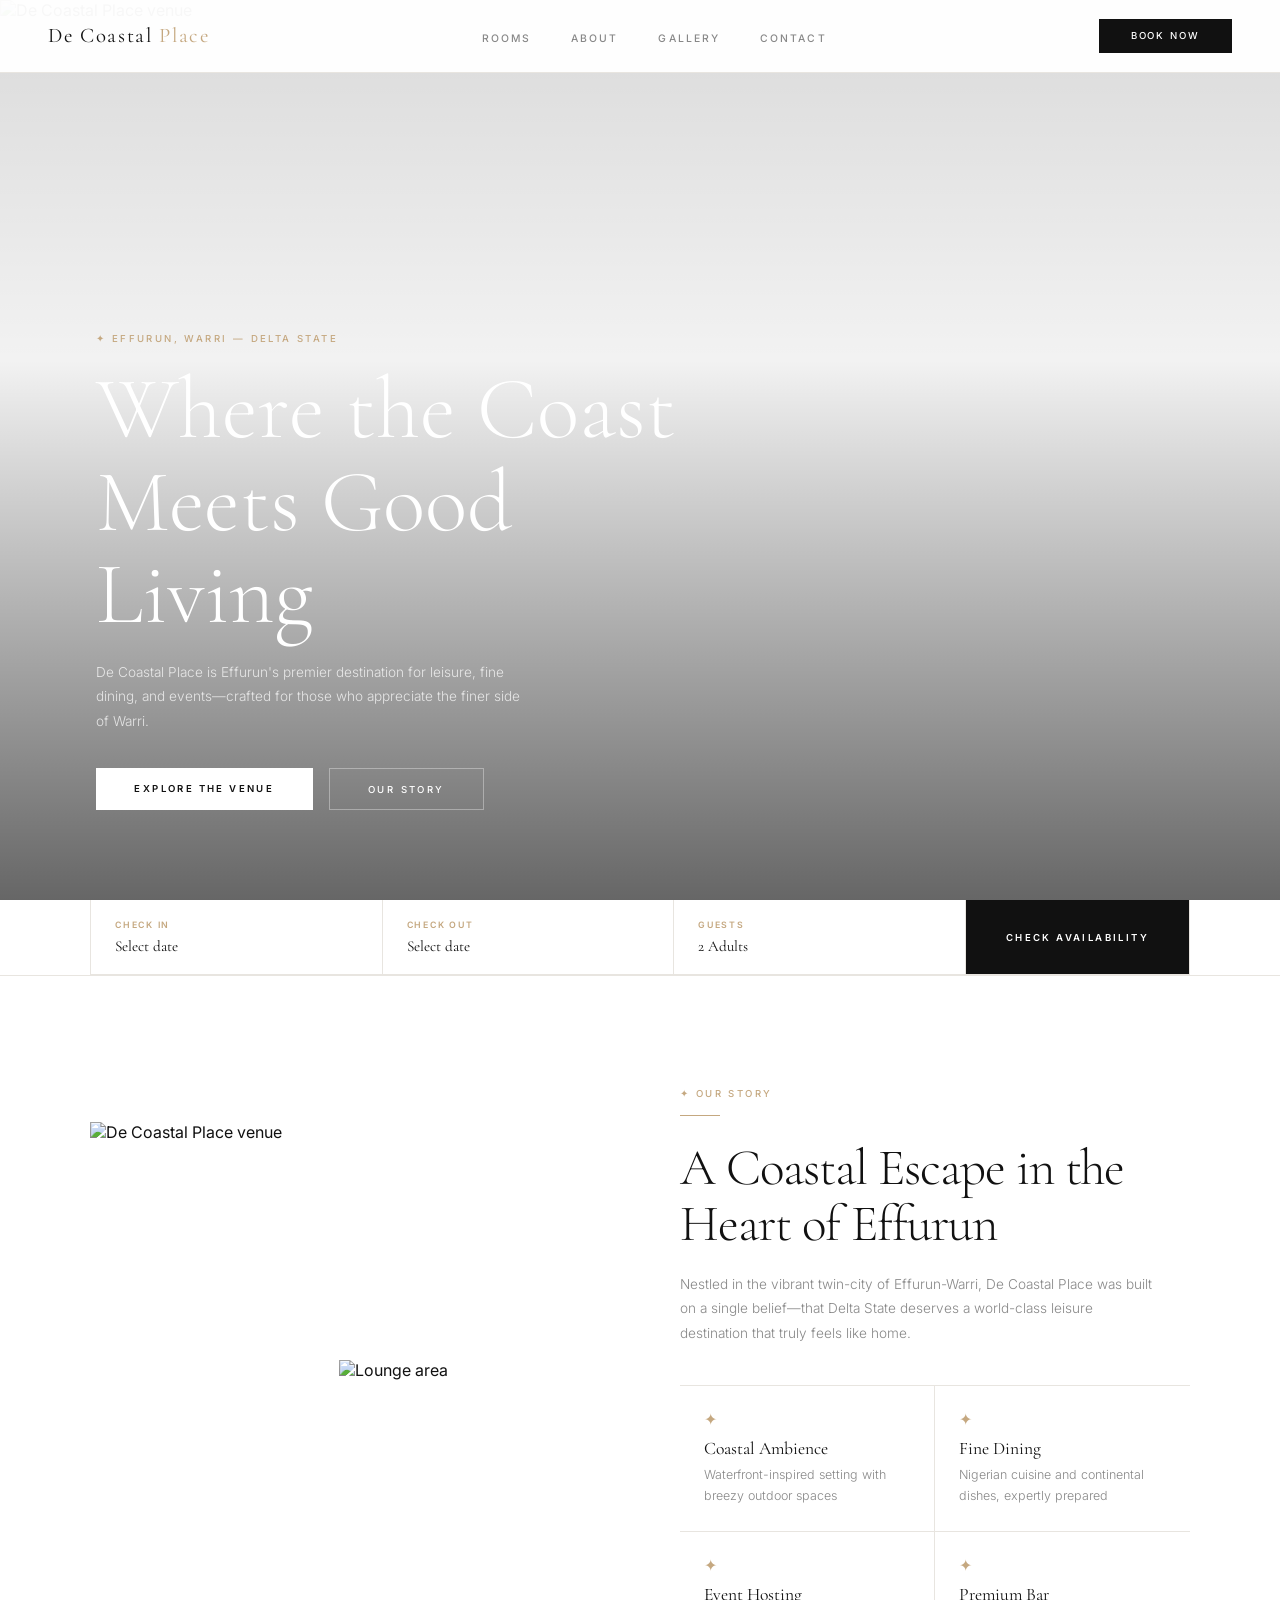
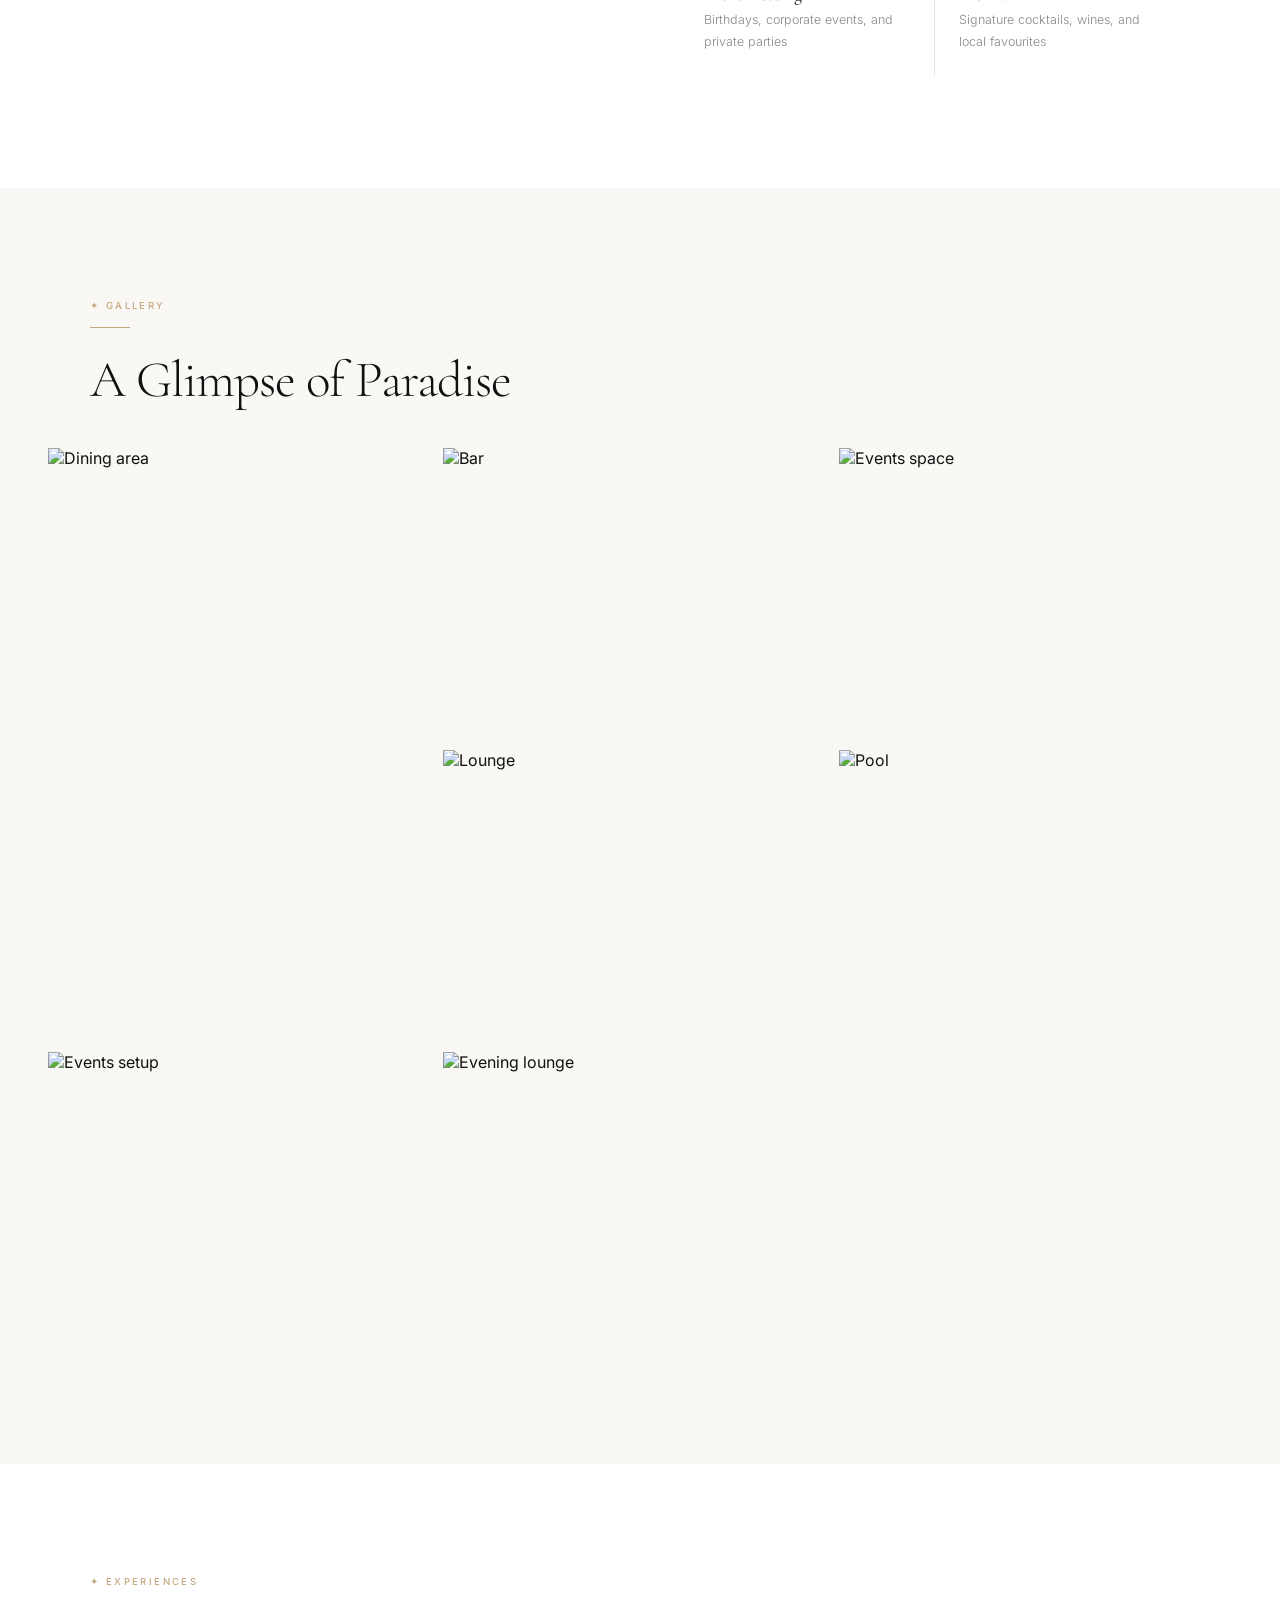
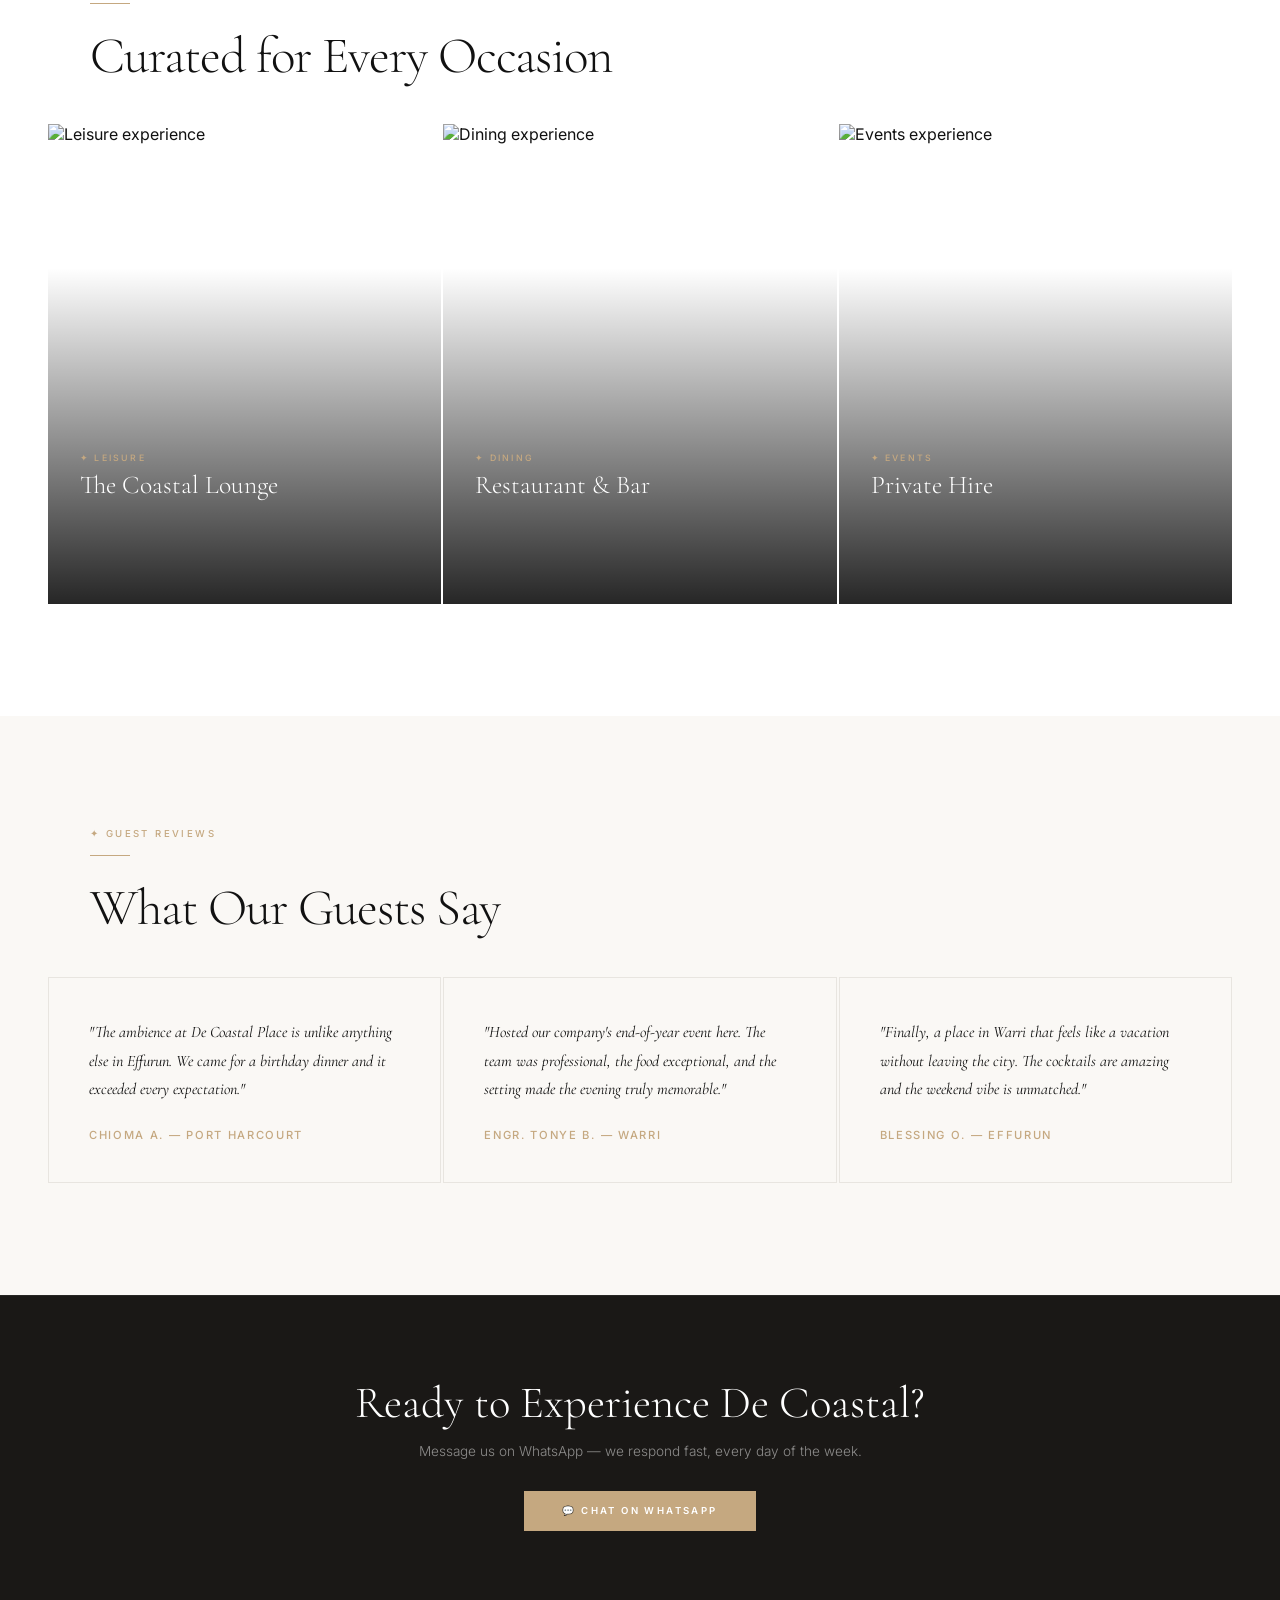
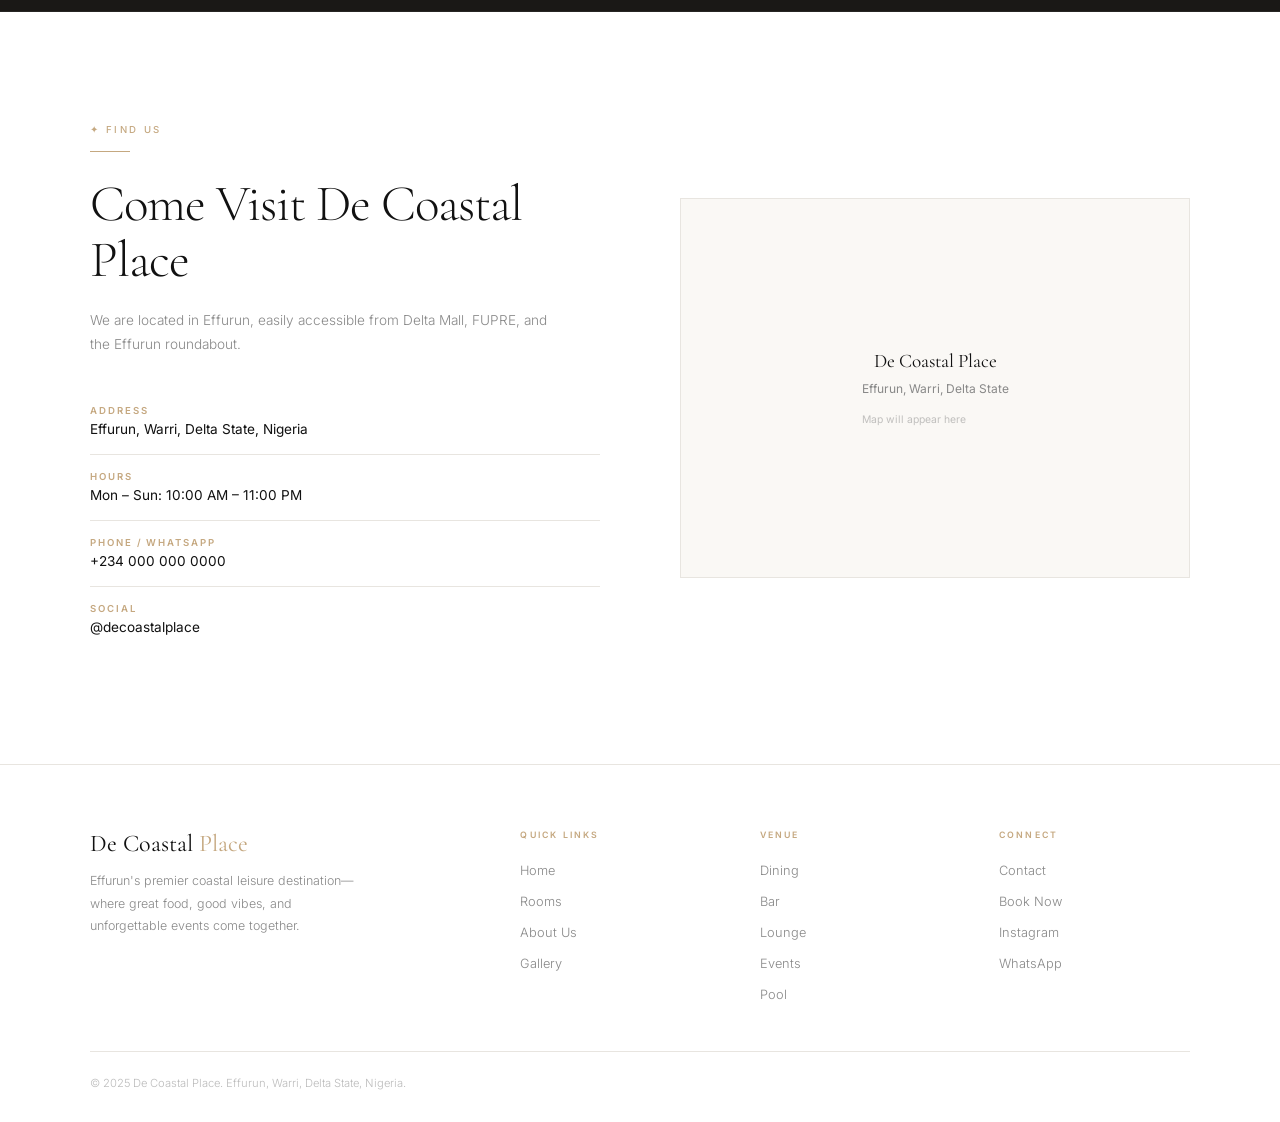
==== commit acfaff97: "Add rooms.html — Standard, Deluxe, Executive Suite; add Rooms to nav/footer on all 12 pages" ====
--- a/index.html
+++ b/index.html
@@ -13,9 +13,9 @@
 <nav>
   <a href="index.html" class="nav-logo">De Coastal<span> Place</span></a>
   <ul class="nav-links">
+    <li><a href="rooms.html">Rooms</a></li>
     <li><a href="about.html">About</a></li>
     <li><a href="gallery.html">Gallery</a></li>
-    <li><a href="experiences.html">Experiences</a></li>
     <li><a href="contact.html">Contact</a></li>
   </ul>
   <a href="booking.html" class="nav-cta">Book Now</a>
@@ -225,9 +225,9 @@
       <h4>Quick Links</h4>
       <ul>
         <li><a href="index.html">Home</a></li>
+        <li><a href="rooms.html">Rooms</a></li>
         <li><a href="about.html">About Us</a></li>
         <li><a href="gallery.html">Gallery</a></li>
-        <li><a href="experiences.html">Experiences</a></li>
       </ul>
     </div>
     <div class="footer-col">
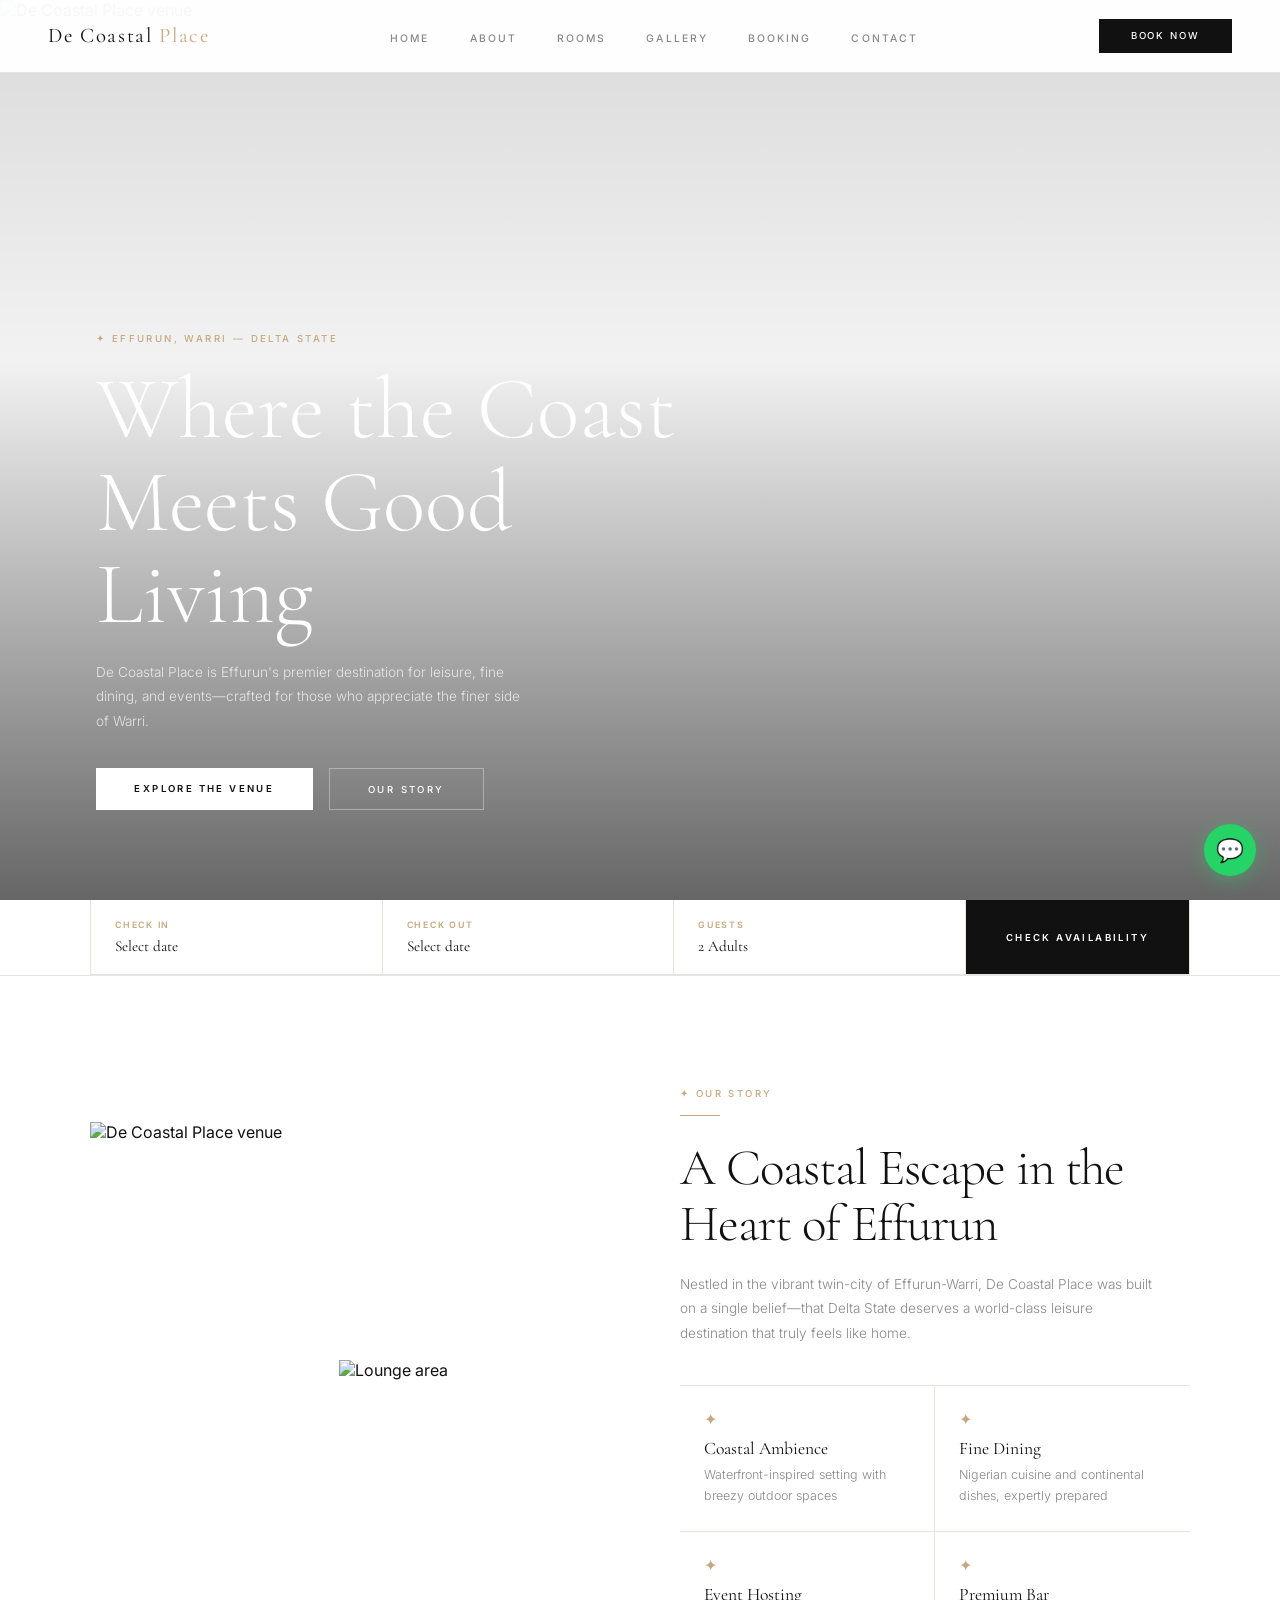
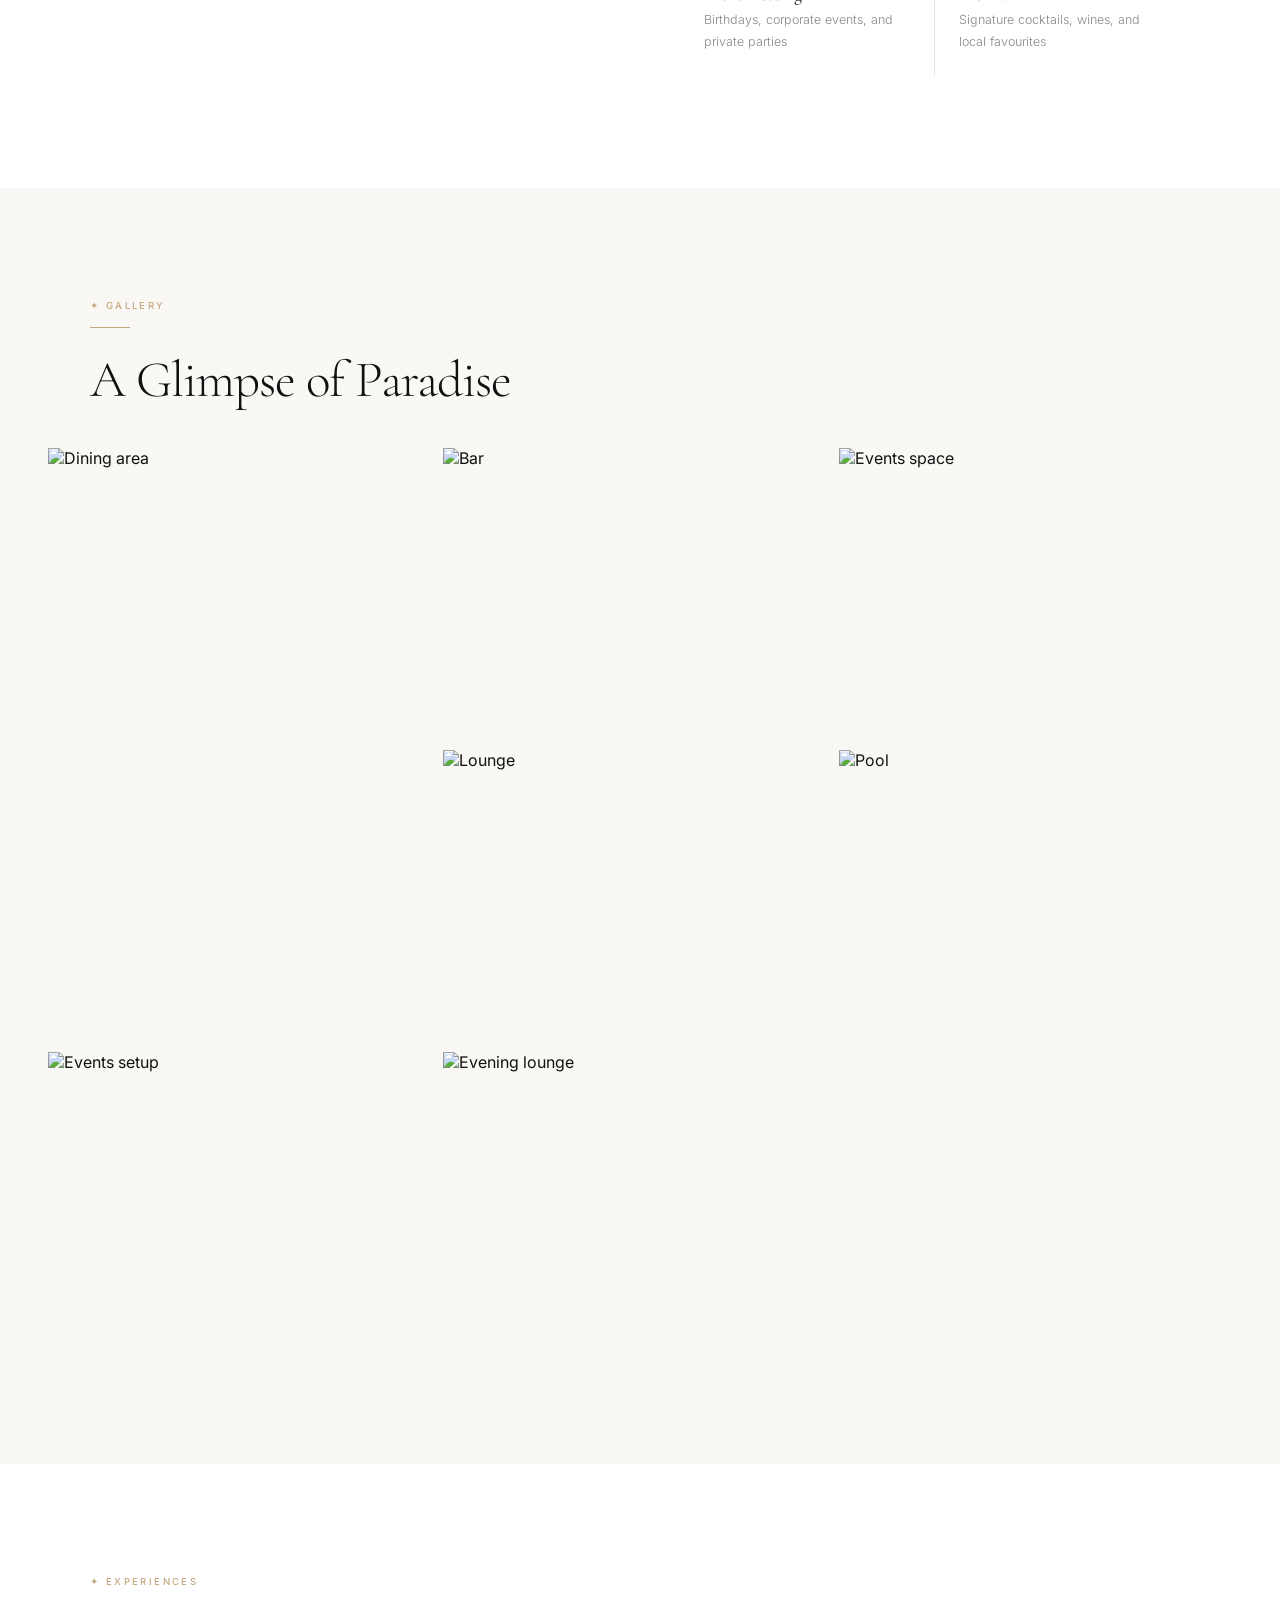
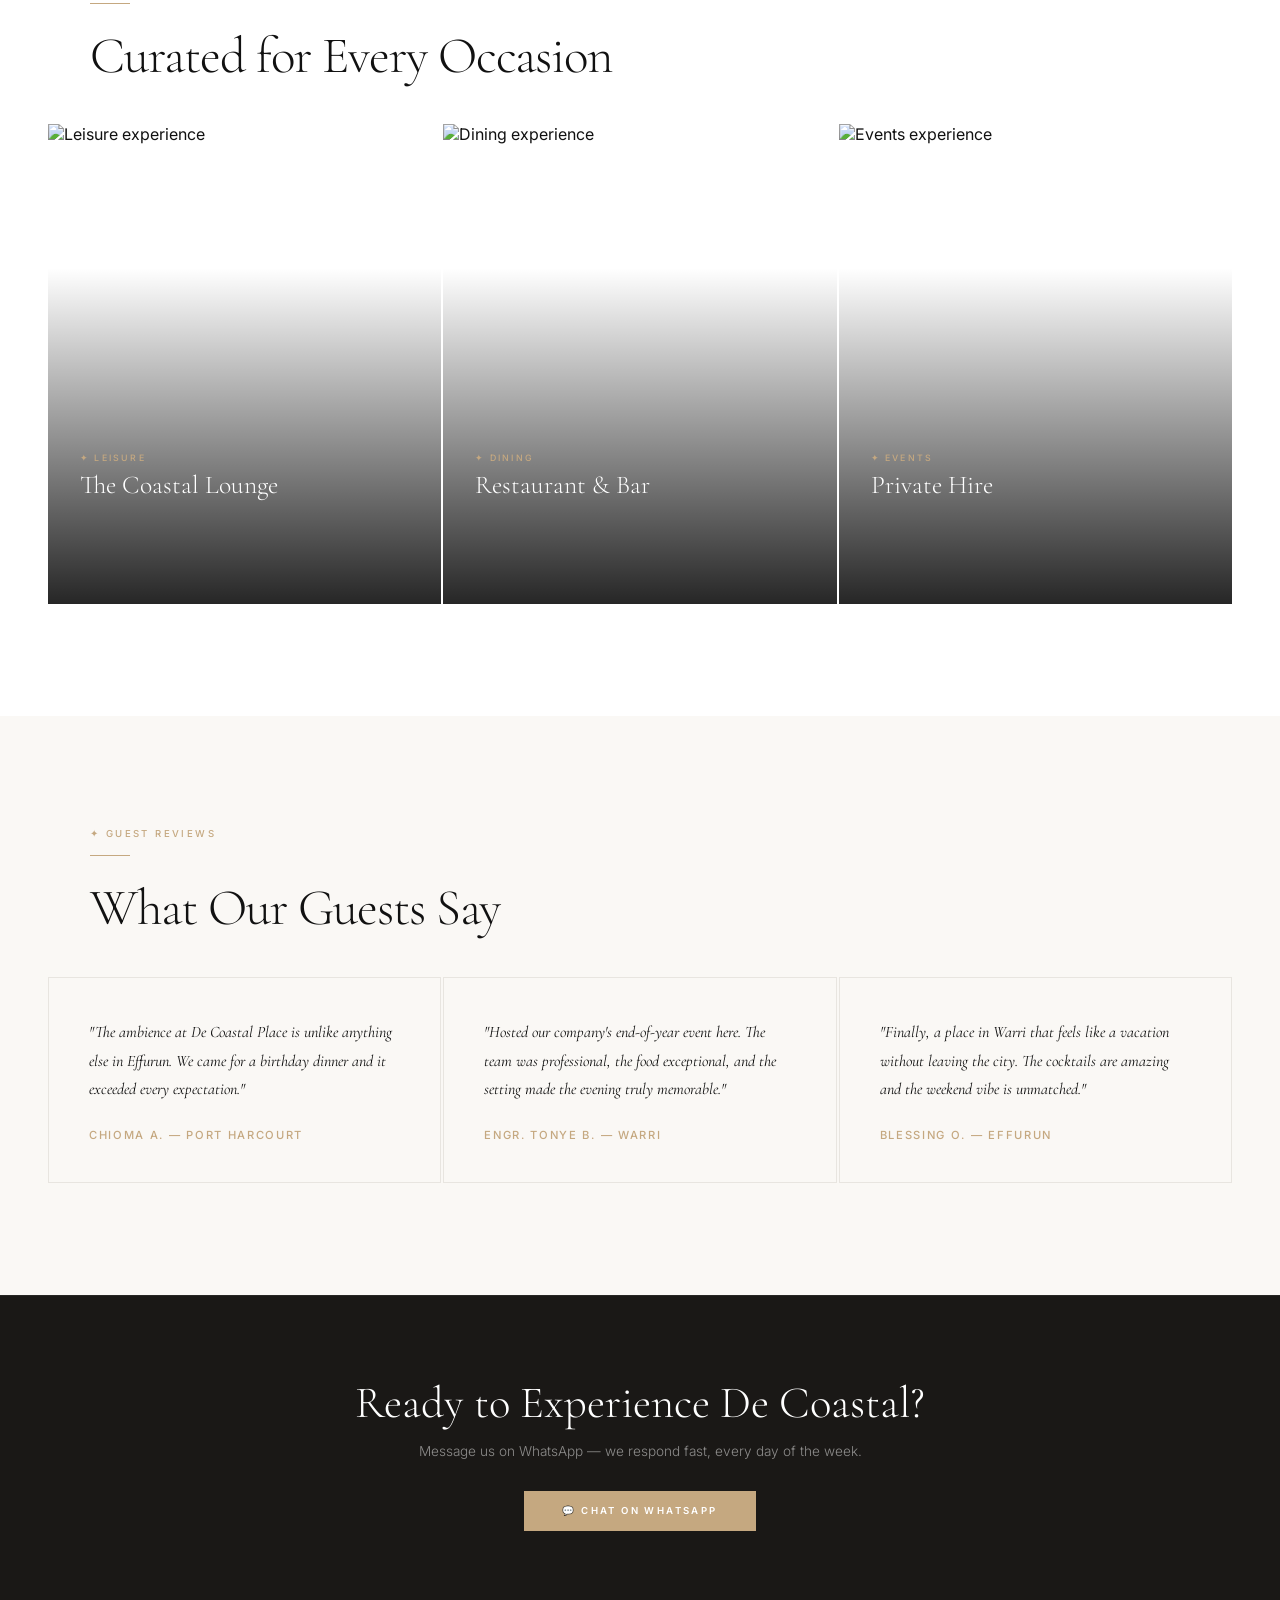
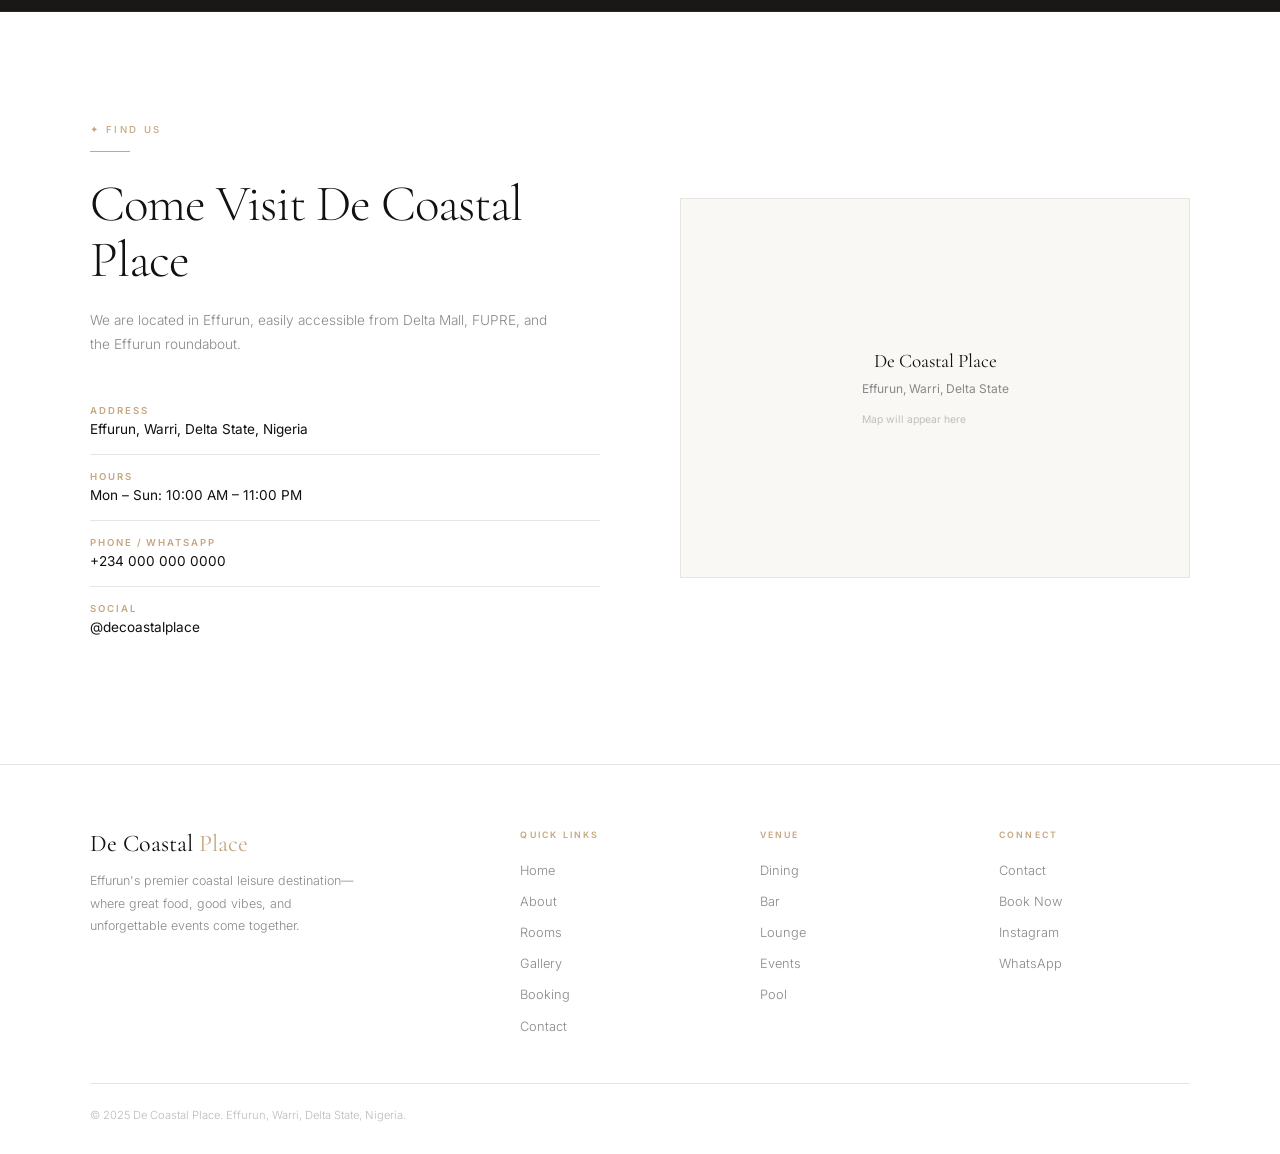
==== commit 7a2013b5: "Reorder nav: Home > About > Rooms > Gallery > Booking > Contact; add floating WhatsApp on all 12 pag" ====
--- a/index.html
+++ b/index.html
@@ -13,9 +13,11 @@
 <nav>
   <a href="index.html" class="nav-logo">De Coastal<span> Place</span></a>
   <ul class="nav-links">
+    <li><a href="index.html">Home</a></li>
+    <li><a href="about.html">About</a></li>
     <li><a href="rooms.html">Rooms</a></li>
-    <li><a href="about.html">About</a></li>
     <li><a href="gallery.html">Gallery</a></li>
+    <li><a href="booking.html">Booking</a></li>
     <li><a href="contact.html">Contact</a></li>
   </ul>
   <a href="booking.html" class="nav-cta">Book Now</a>
@@ -225,9 +227,11 @@
       <h4>Quick Links</h4>
       <ul>
         <li><a href="index.html">Home</a></li>
+        <li><a href="about.html">About</a></li>
         <li><a href="rooms.html">Rooms</a></li>
-        <li><a href="about.html">About Us</a></li>
         <li><a href="gallery.html">Gallery</a></li>
+        <li><a href="booking.html">Booking</a></li>
+        <li><a href="contact.html">Contact</a></li>
       </ul>
     </div>
     <div class="footer-col">
@@ -255,6 +259,7 @@
   </div>
 </footer>
 
+<a href="https://wa.me/2340000000000" class="whatsapp-float" target="_blank" rel="noopener noreferrer" aria-label="Chat on WhatsApp">&#x1F4AC;</a>
 <script src="script.js"></script>
 </body>
 </html>
--- a/style.css
+++ b/style.css
@@ -333,6 +333,18 @@
 .form-group textarea { min-height: 120px; resize: vertical; }
 
 /* ---- RESPONSIVE ---- */
+/* ---- FLOATING WHATSAPP ---- */
+.whatsapp-float {
+  position: fixed; bottom: 24px; right: 24px; z-index: 99;
+  width: 52px; height: 52px;
+  display: flex; align-items: center; justify-content: center;
+  background: #25D366; border-radius: 50%;
+  box-shadow: 0 4px 20px rgba(37,211,102,0.4);
+  text-decoration: none; font-size: 1.4rem;
+  transition: transform 0.2s;
+}
+.whatsapp-float:hover { transform: scale(1.1); }
+
 @media (max-width: 900px) {
   nav { padding: 1rem 1.5rem; }
   .nav-links {
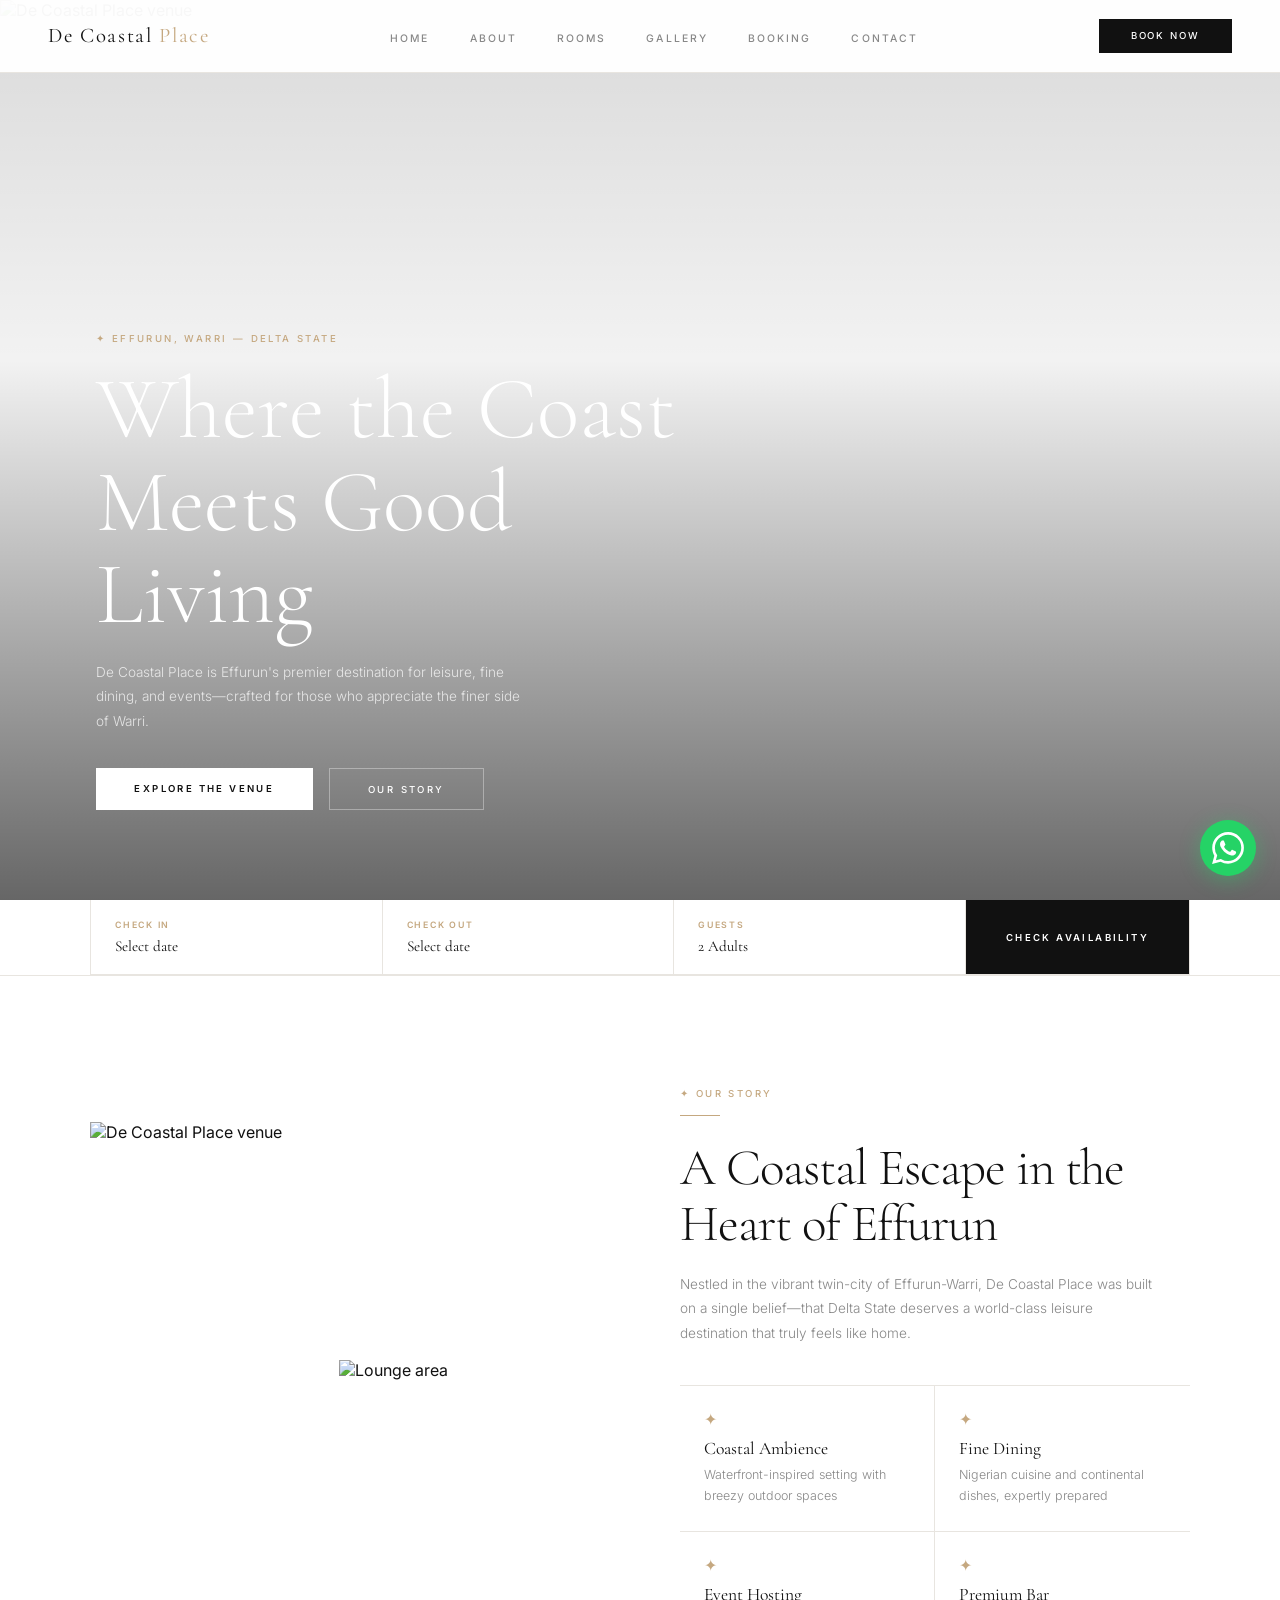
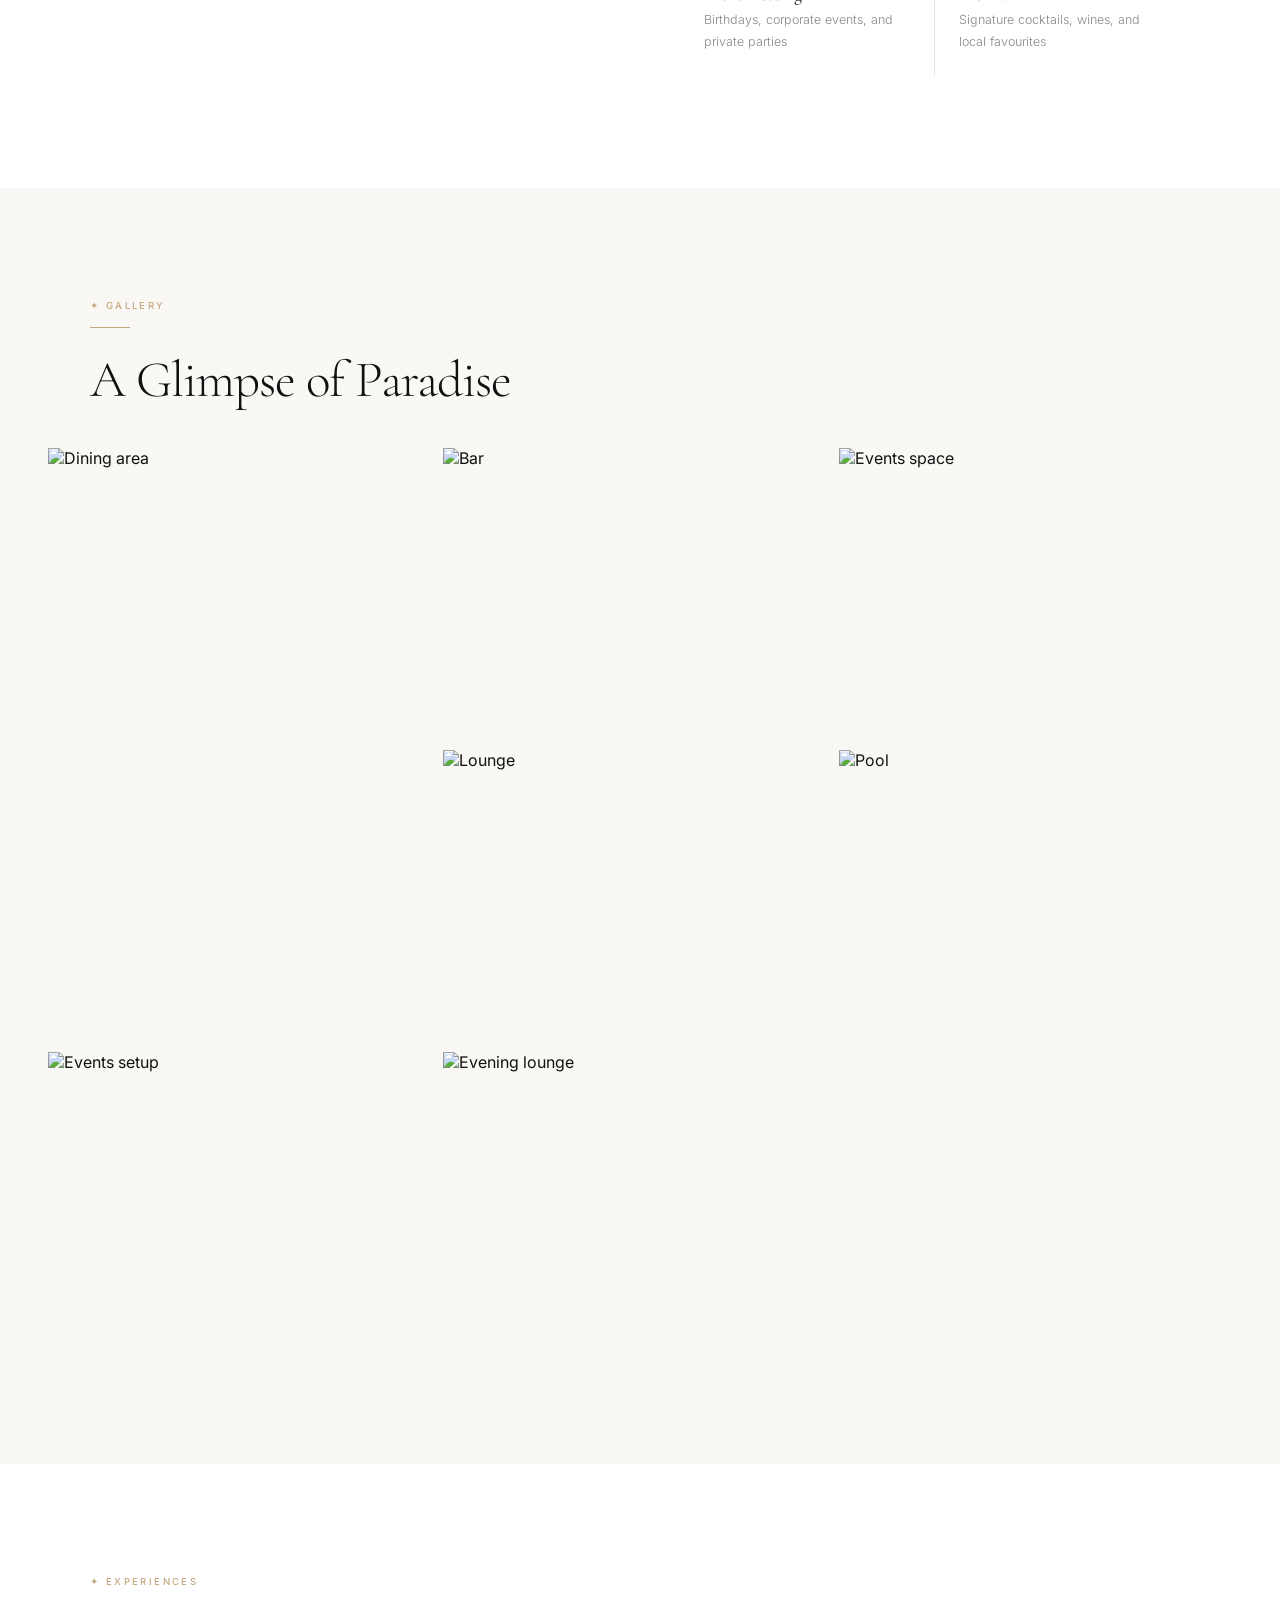
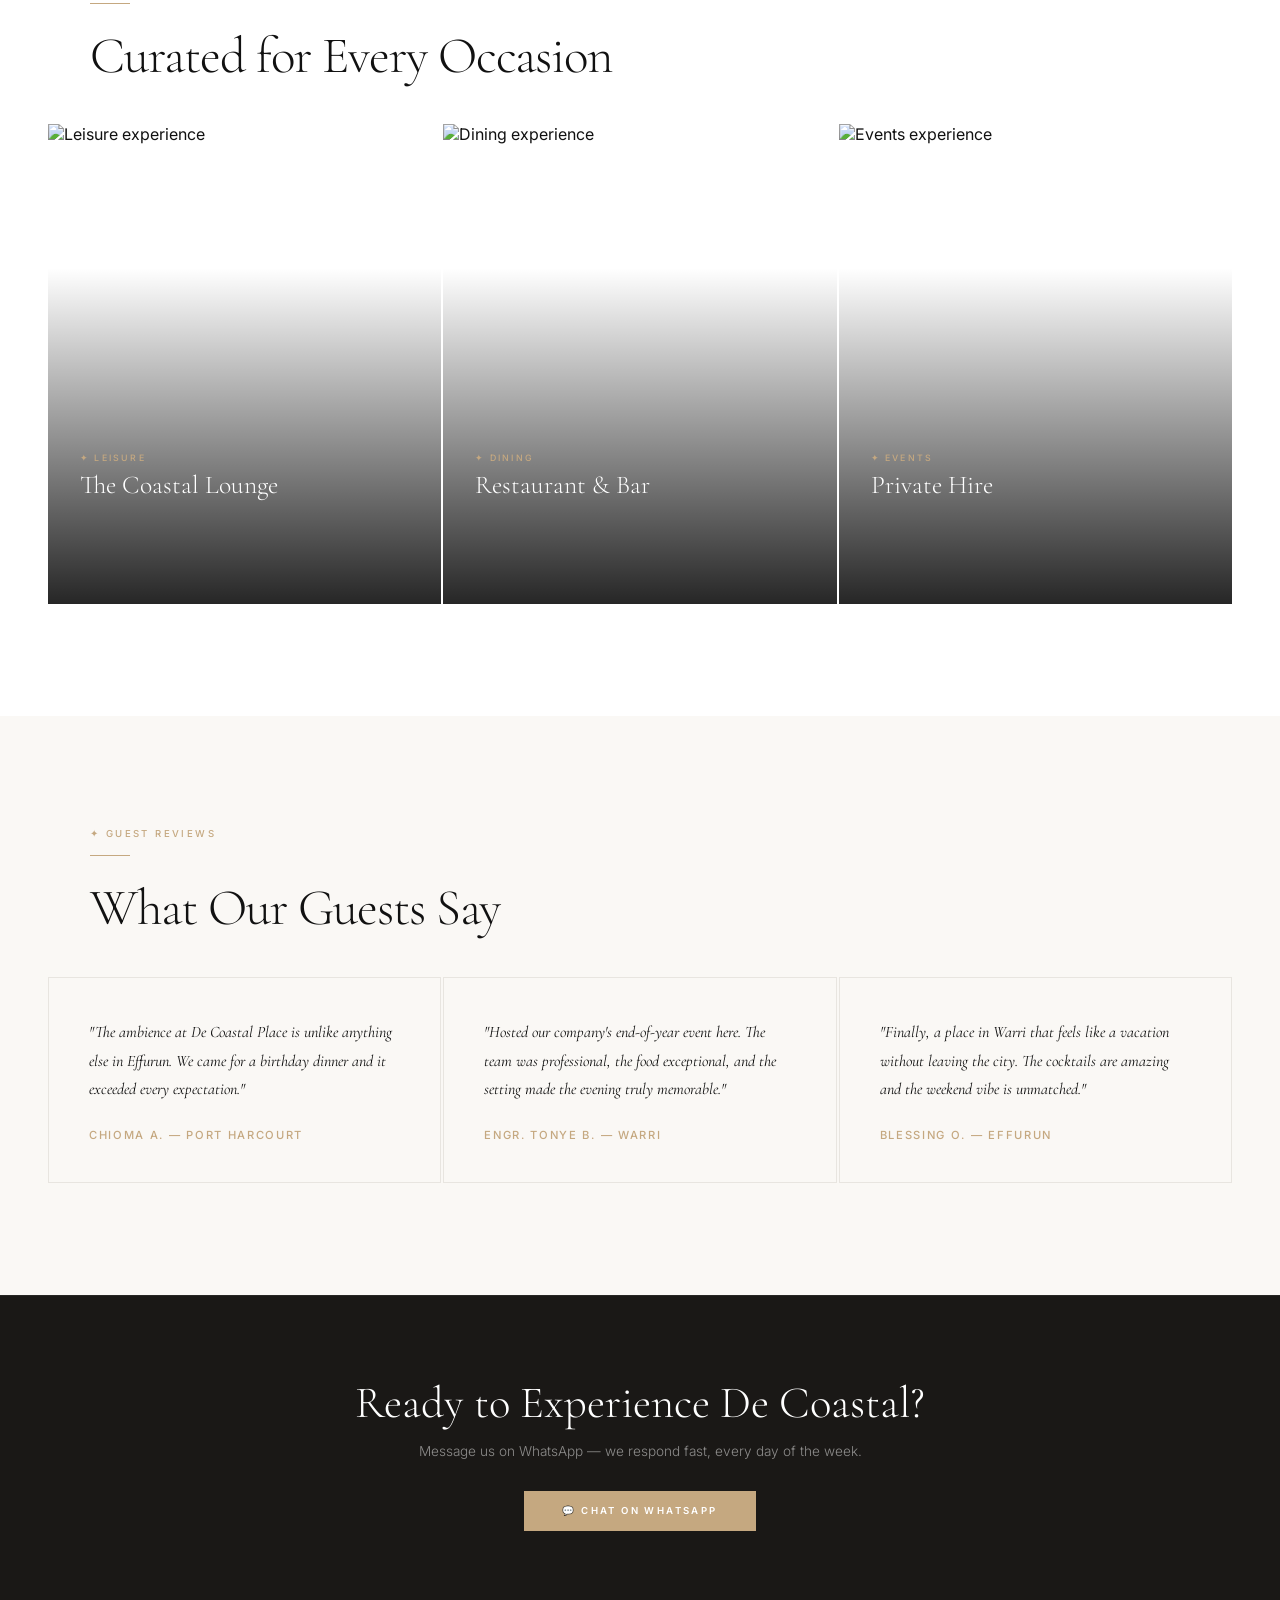
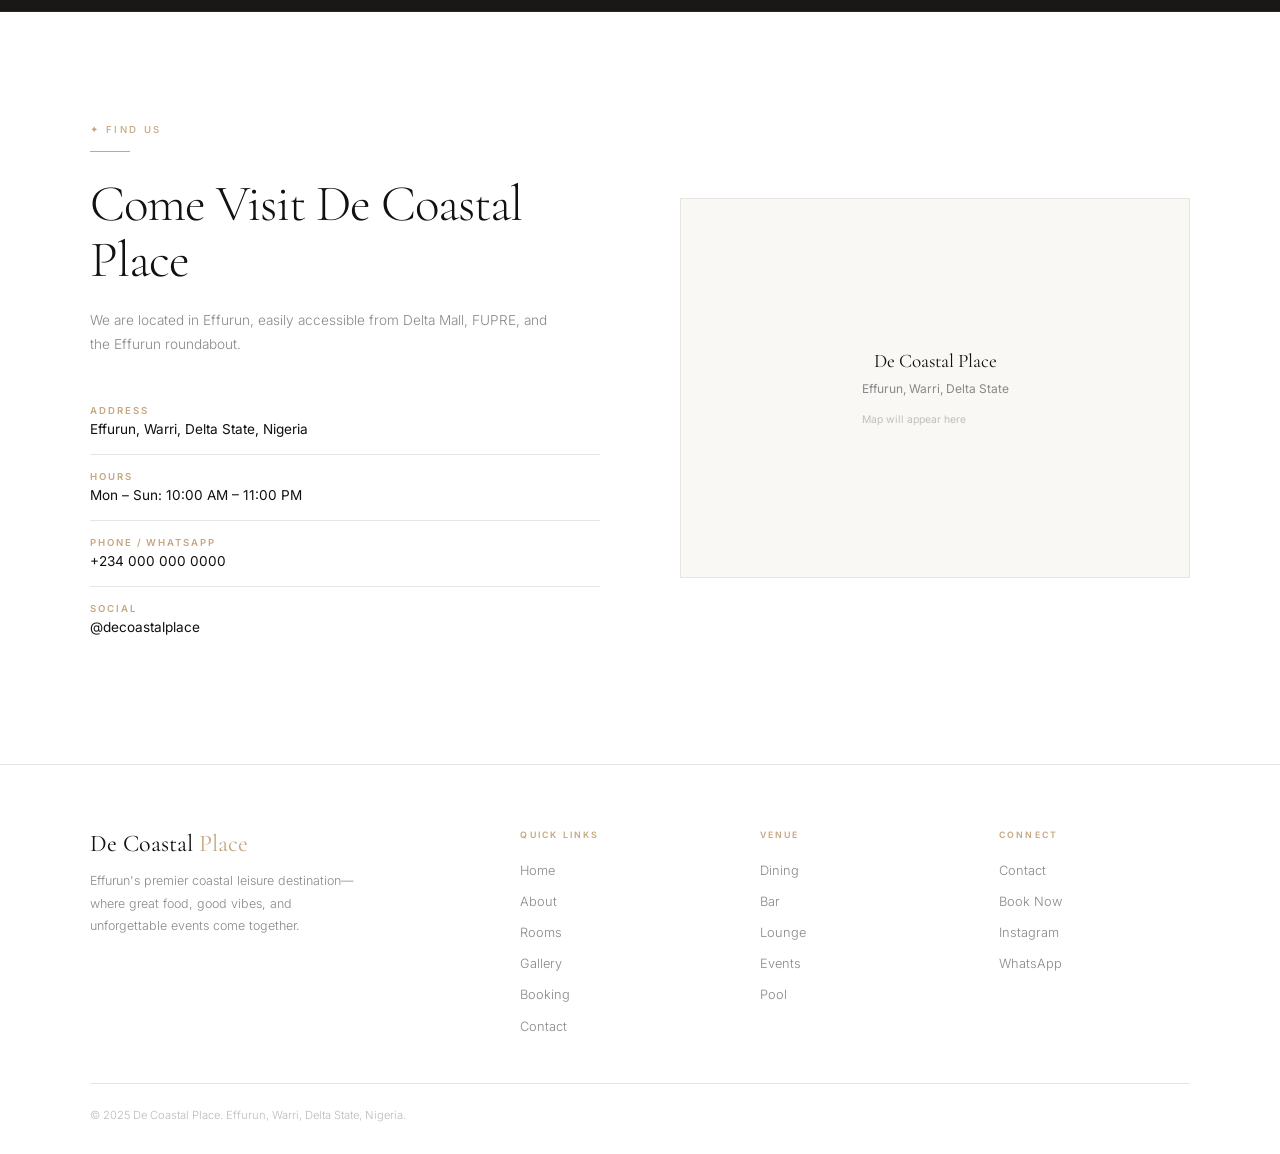
==== commit b2291de0: "Replace emoji WhatsApp icon with official WhatsApp SVG logo on all 12 pages" ====
--- a/index.html
+++ b/index.html
@@ -259,7 +259,9 @@
   </div>
 </footer>
 
-<a href="https://wa.me/2340000000000" class="whatsapp-float" target="_blank" rel="noopener noreferrer" aria-label="Chat on WhatsApp">&#x1F4AC;</a>
+<a href="https://wa.me/2340000000000" class="whatsapp-float" target="_blank" rel="noopener noreferrer" aria-label="Chat on WhatsApp">
+  <svg viewBox="0 0 24 24" xmlns="http://www.w3.org/2000/svg"><path d="M17.472 14.382c-.297-.149-1.758-.867-2.03-.967-.273-.099-.471-.148-.67.15-.197.297-.767.966-.94 1.164-.173.199-.347.223-.644.075-.297-.15-1.255-.463-2.39-1.475-.883-.788-1.48-1.761-1.653-2.059-.173-.297-.018-.458.13-.606.134-.133.298-.347.446-.52.149-.174.198-.298.298-.497.099-.198.05-.371-.025-.52-.075-.149-.669-1.612-.916-2.207-.242-.579-.487-.5-.669-.51-.173-.008-.371-.01-.57-.01-.198 0-.52.074-.792.372-.272.297-1.04 1.016-1.04 2.479 0 1.462 1.065 2.875 1.213 3.074.149.198 2.096 3.2 5.077 4.487.709.306 1.262.489 1.694.625.712.227 1.36.195 1.871.118.571-.085 1.758-.719 2.006-1.413.248-.694.248-1.289.173-1.413-.074-.124-.272-.198-.57-.347m-5.421 7.403h-.004a9.87 9.87 0 01-5.031-1.378l-.361-.214-3.741.982.998-3.648-.235-.374a9.86 9.86 0 01-1.51-5.26c.001-5.45 4.436-9.884 9.888-9.884 2.64 0 5.122 1.03 6.988 2.898a9.825 9.825 0 012.893 6.994c-.003 5.45-4.437 9.884-9.885 9.884m8.413-18.297A11.815 11.815 0 0012.05 0C5.495 0 .16 5.335.157 11.892c0 2.096.547 4.142 1.588 5.945L.057 24l6.305-1.654a11.882 11.882 0 005.683 1.448h.005c6.554 0 11.89-5.335 11.893-11.893a11.821 11.821 0 00-3.48-8.413z"/></svg>
+</a>
 <script src="script.js"></script>
 </body>
 </html>
--- a/style.css
+++ b/style.css
@@ -336,14 +336,16 @@
 /* ---- FLOATING WHATSAPP ---- */
 .whatsapp-float {
   position: fixed; bottom: 24px; right: 24px; z-index: 99;
-  width: 52px; height: 52px;
+  width: 56px; height: 56px;
   display: flex; align-items: center; justify-content: center;
   background: #25D366; border-radius: 50%;
   box-shadow: 0 4px 20px rgba(37,211,102,0.4);
-  text-decoration: none; font-size: 1.4rem;
+  text-decoration: none;
   transition: transform 0.2s;
+  padding: 12px;
 }
 .whatsapp-float:hover { transform: scale(1.1); }
+.whatsapp-float svg { width: 100%; height: 100%; display: block; fill: #FFFFFF; }
 
 @media (max-width: 900px) {
   nav { padding: 1rem 1.5rem; }
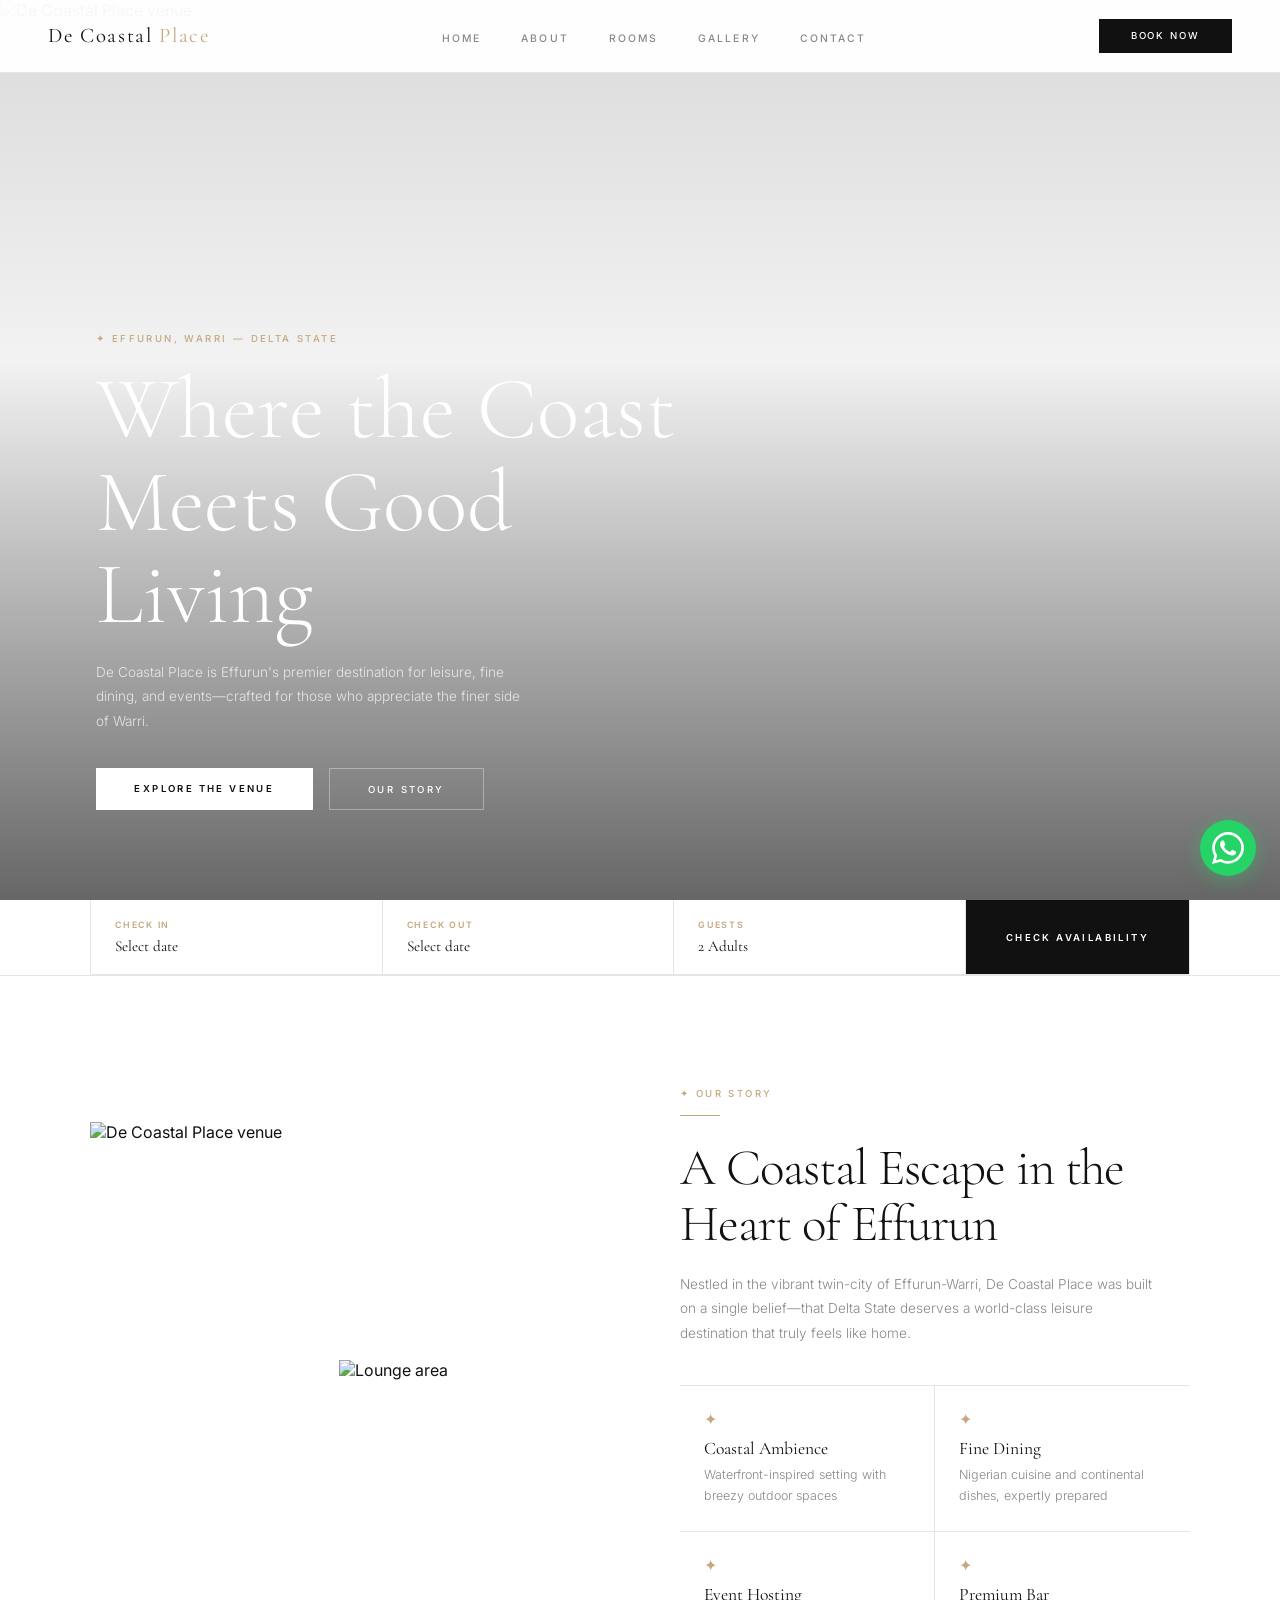
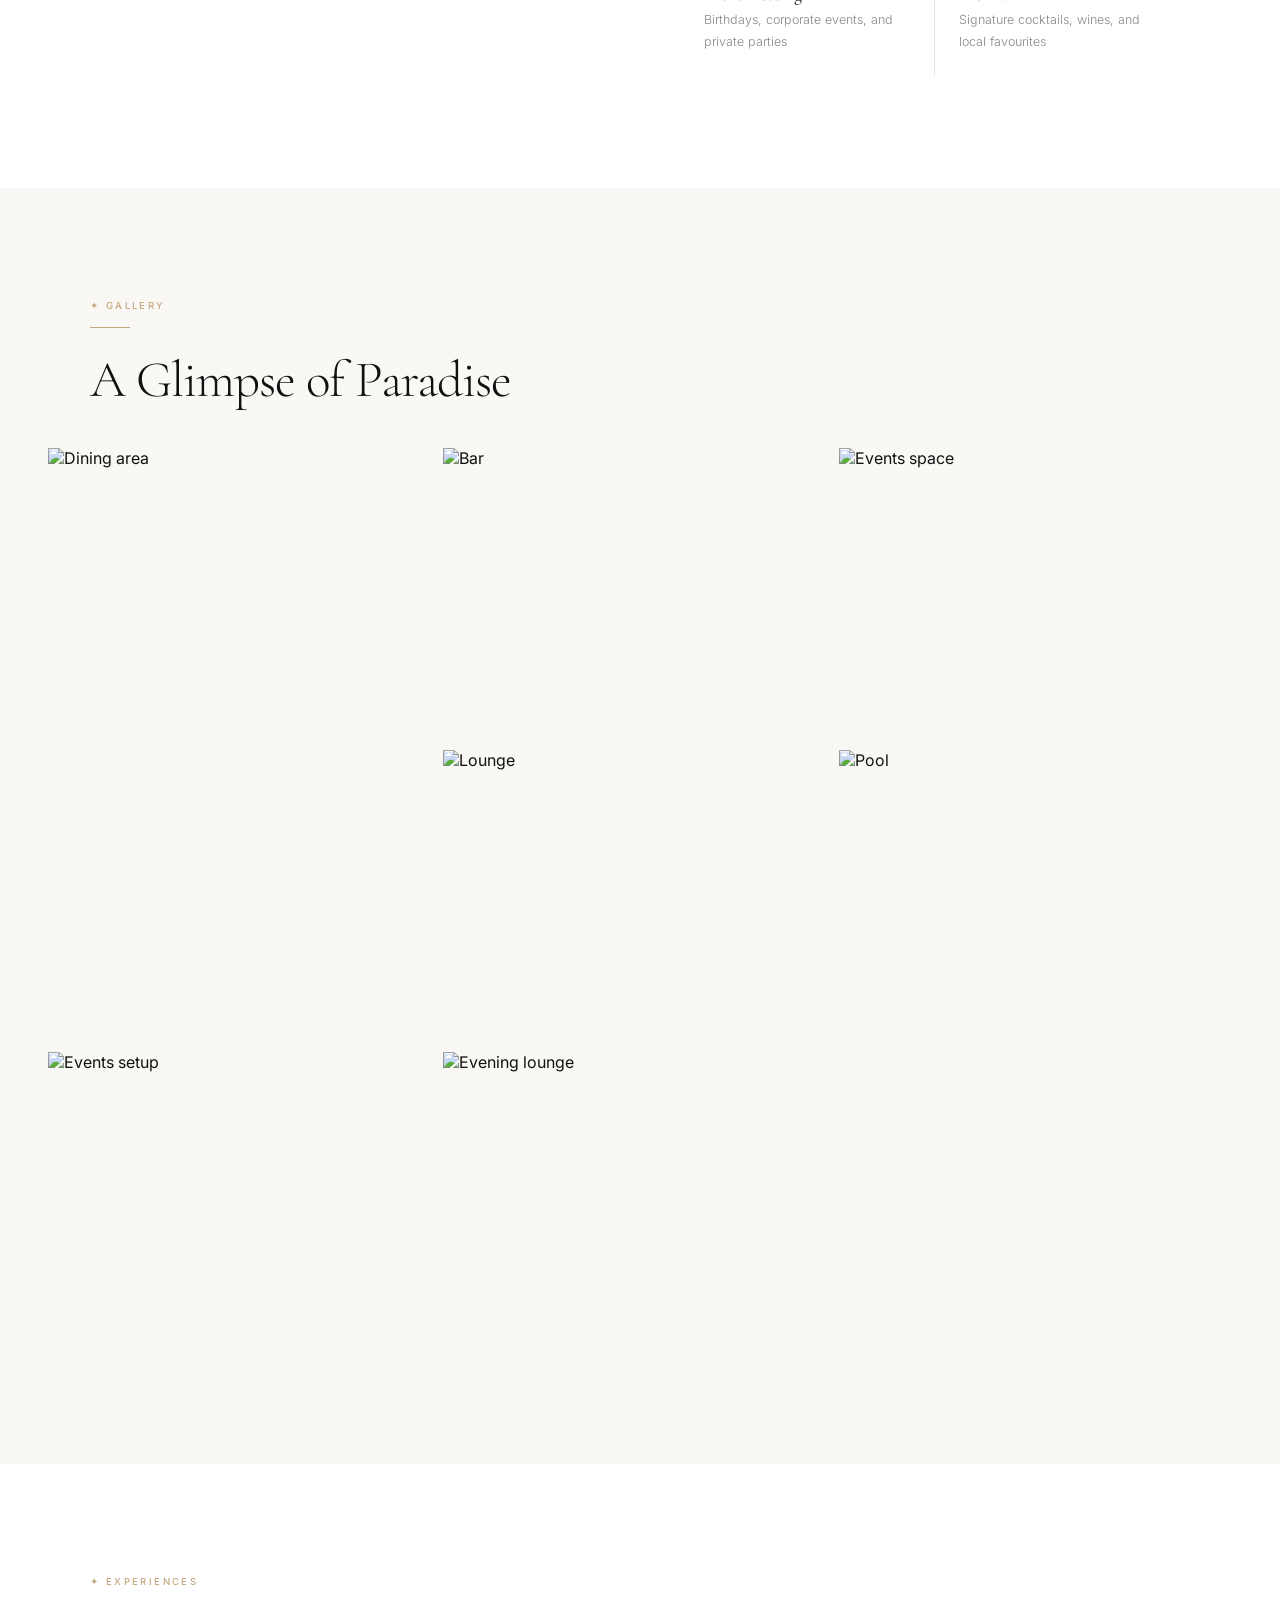
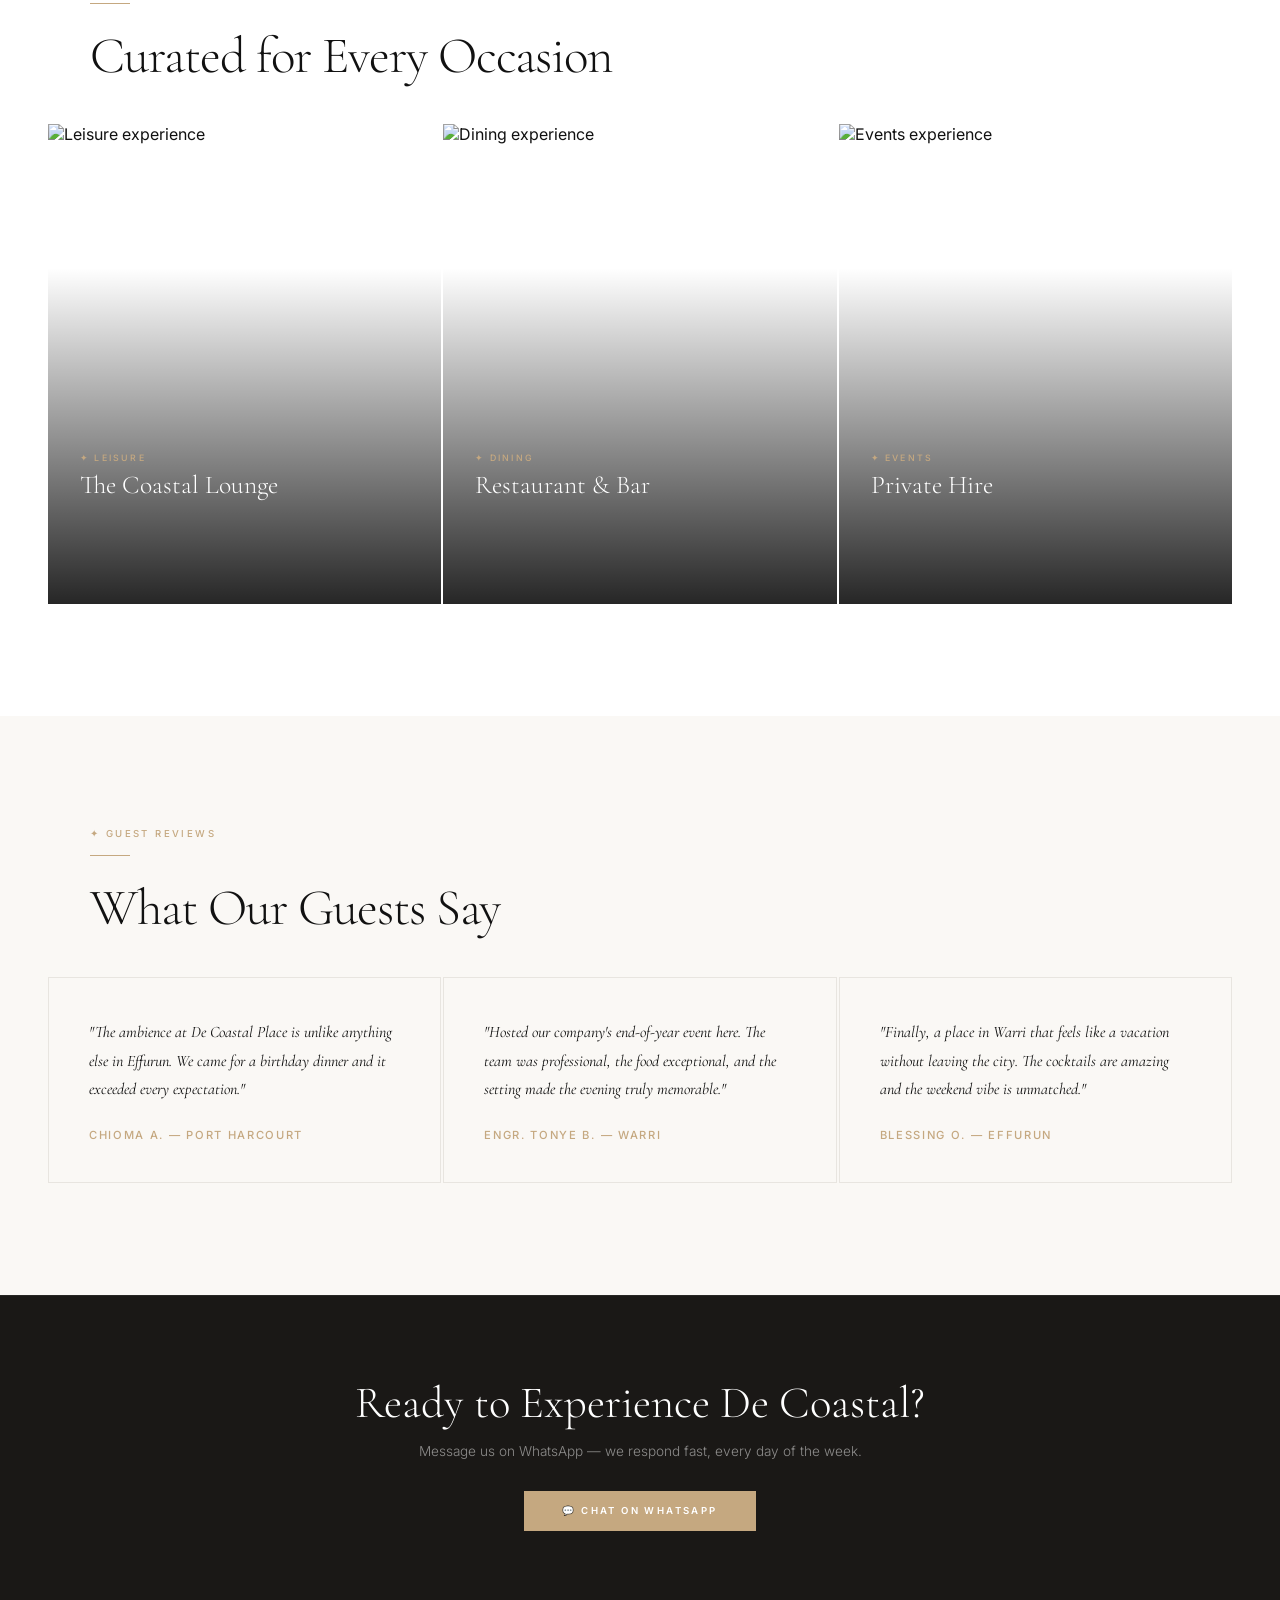
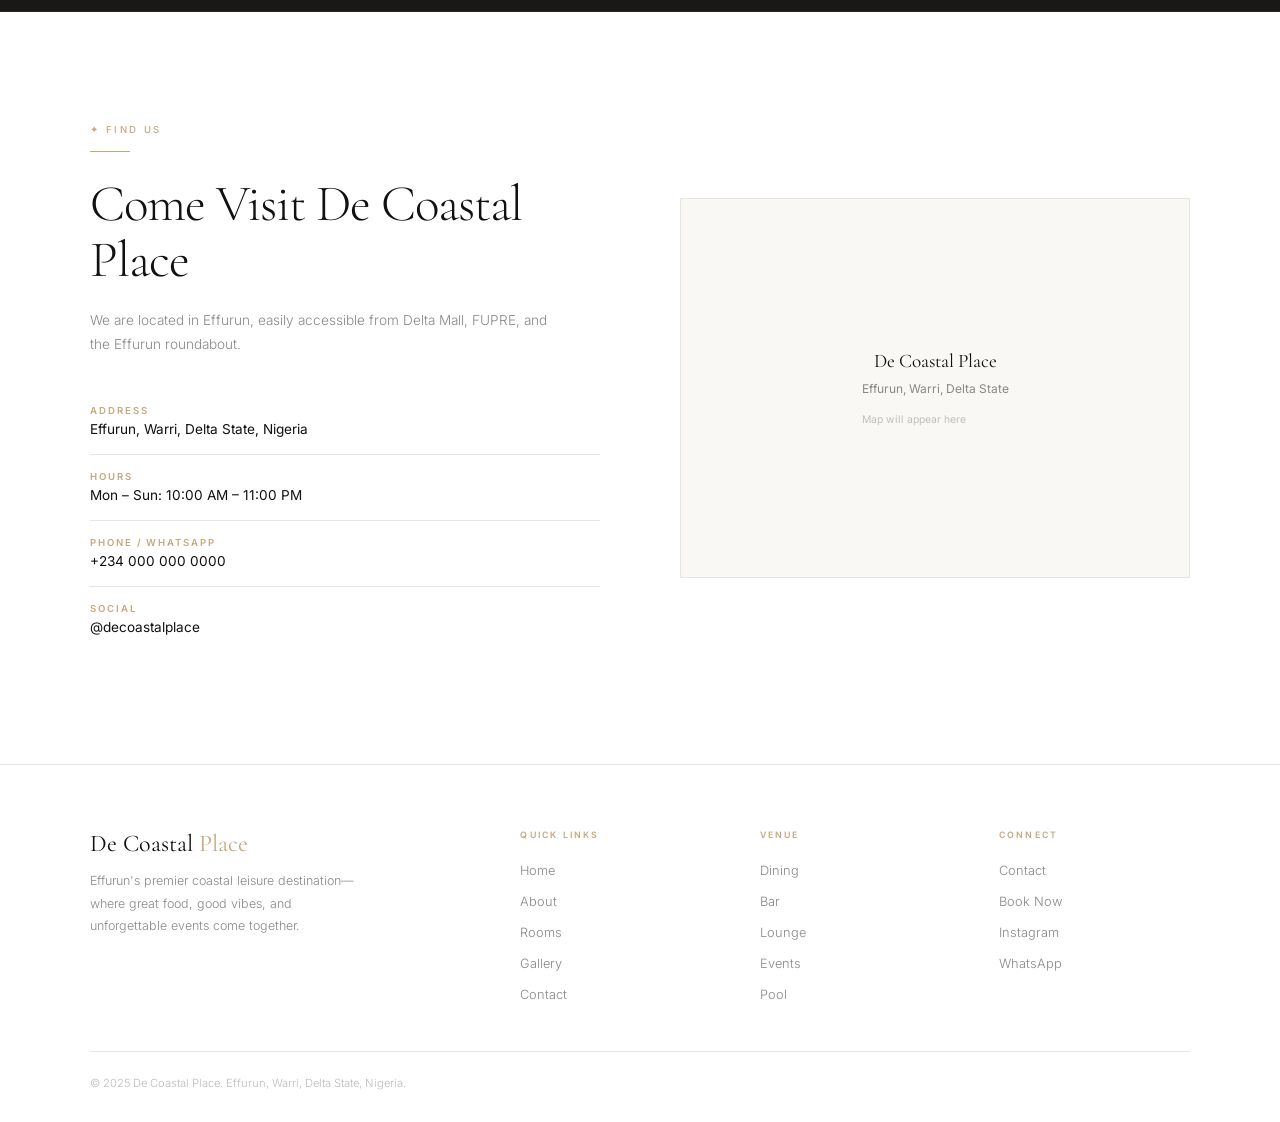
==== commit b63313f3: "Add success screen to Step 3 with payment box, receipt WhatsApp, confirm note; remove Booking from n" ====
--- a/index.html
+++ b/index.html
@@ -17,7 +17,6 @@
     <li><a href="about.html">About</a></li>
     <li><a href="rooms.html">Rooms</a></li>
     <li><a href="gallery.html">Gallery</a></li>
-    <li><a href="booking.html">Booking</a></li>
     <li><a href="contact.html">Contact</a></li>
   </ul>
   <a href="booking.html" class="nav-cta">Book Now</a>
@@ -230,7 +229,6 @@
         <li><a href="about.html">About</a></li>
         <li><a href="rooms.html">Rooms</a></li>
         <li><a href="gallery.html">Gallery</a></li>
-        <li><a href="booking.html">Booking</a></li>
         <li><a href="contact.html">Contact</a></li>
       </ul>
     </div>
--- a/style.css
+++ b/style.css
@@ -7,6 +7,7 @@
   --gold: #C5A880;
   --gold-light: #D4BC9E;
   --gold-dark: #A88B6A;
+  --green: #12A139;
   --muted: #888888;
   --muted-light: #BBBBBB;
   --border: #E8E5E0;
@@ -346,6 +347,157 @@
 }
 .whatsapp-float:hover { transform: scale(1.1); }
 .whatsapp-float svg { width: 100%; height: 100%; display: block; fill: #FFFFFF; }
+
+/* ---- BOOKING WIZARD ---- */
+.booking-wizard { max-width: 860px; margin: 0 auto; }
+
+.booking-steps {
+  display: flex; align-items: center; justify-content: center;
+  gap: 0; margin-bottom: 3rem; padding: 0 2rem;
+  position: relative;
+}
+.step-item { display: flex; align-items: center; flex: 1; position: relative; }
+.step-item:last-child { flex: 0; }
+.step-circle {
+  width: 36px; height: 36px; border-radius: 50%;
+  display: flex; align-items: center; justify-content: center;
+  font-family: var(--font-sans); font-size: 0.75rem; font-weight: 600;
+  border: 1.5px solid var(--border); color: var(--muted);
+  background: var(--white); position: relative; z-index: 2;
+  transition: all 0.3s; flex-shrink: 0;
+}
+.step-item.active .step-circle { border-color: var(--gold); background: var(--gold); color: var(--white); }
+.step-item.completed .step-circle { border-color: var(--green); background: var(--green); color: var(--white); }
+.step-line {
+  flex: 1; height: 1.5px; background: var(--border);
+  margin: 0 12px; transition: background 0.3s;
+}
+.step-item.completed .step-line { background: var(--green); }
+.step-item.active .step-line { background: var(--gold); }
+.step-label {
+  position: absolute; top: 44px; left: 50%; transform: translateX(-50%);
+  font-family: var(--font-sans); font-size: 0.6rem; font-weight: 500;
+  letter-spacing: 0.1em; text-transform: uppercase; white-space: nowrap;
+  color: var(--muted); transition: color 0.3s;
+}
+.step-item.active .step-label { color: var(--gold); }
+.step-item.completed .step-label { color: var(--green); }
+
+.step-panel { display: none; }
+.step-panel.active { display: block; animation: fadeUp 0.35s ease; }
+
+.step-nav {
+  display: flex; justify-content: space-between; align-items: center;
+  margin-top: 2.5rem; padding-top: 1.5rem; border-top: 1px solid var(--border);
+}
+.btn-next, .btn-back, .btn-confirm {
+  font-family: var(--font-sans);
+  font-size: 0.6rem; font-weight: 600; letter-spacing: 0.2em; text-transform: uppercase;
+  padding: 0.8rem 2rem; cursor: pointer; transition: all 0.2s; border: none;
+}
+.btn-next { background: var(--gold); color: var(--white); }
+.btn-next:disabled { opacity: 0.35; cursor: not-allowed; }
+.btn-next:hover:not(:disabled) { background: var(--gold-dark); }
+.btn-back { background: transparent; color: var(--muted); border: 1px solid var(--border); }
+.btn-back:hover { border-color: var(--onyx); color: var(--onyx); }
+.btn-confirm { background: var(--green); color: var(--white); }
+.btn-confirm:hover { background: #0E852E; }
+
+/* Date inputs */
+.date-row { display: grid; grid-template-columns: 1fr 1fr; gap: 1rem; }
+.date-row .form-group label { font-family: var(--font-sans); font-size: 0.6rem; font-weight: 600; letter-spacing: 0.2em; text-transform: uppercase; color: var(--gold); display: block; margin-bottom: 0.4rem; }
+.date-row .form-group input, .form-group select {
+  width: 100%; padding: 0.8rem 1rem;
+  font-family: var(--font-serif); font-size: 0.9rem;
+  border: 1px solid var(--border); background: var(--white);
+  color: var(--onyx); outline: none;
+}
+.date-row .form-group input:focus, .form-group select:focus { border-color: var(--gold); }
+
+.nights-display {
+  text-align: center; padding: 0.8rem; margin-top: 0.5rem;
+  font-family: var(--font-sans); font-size: 0.78rem; color: var(--muted);
+  background: var(--bg-warm); border: 1px solid var(--border);
+}
+.nights-display strong { color: var(--onyx); font-family: var(--font-serif); font-size: 1.1rem; }
+
+/* Selectable room cards */
+.room-grid { display: grid; grid-template-columns: repeat(3, 1fr); gap: 1px; margin-top: 1.5rem; }
+.room-card {
+  border: 1px solid var(--border); cursor: pointer;
+  transition: border-color 0.2s, box-shadow 0.2s; position: relative;
+}
+.room-card:hover { border-color: var(--gold); }
+.room-card.selected { border-color: var(--gold); box-shadow: 0 0 0 1px var(--gold); }
+.room-card-img { height: 160px; overflow: hidden; }
+.room-card-img img { width: 100%; height: 100%; object-fit: cover; display: block; }
+.room-card-body { padding: 1.2rem; }
+.room-card-badge {
+  display: inline-block;
+  font-family: var(--font-sans); font-size: 0.5rem; font-weight: 600;
+  letter-spacing: 0.15em; text-transform: uppercase;
+  background: var(--gold); color: var(--white);
+  padding: 0.2rem 0.7rem; margin-bottom: 0.5rem;
+}
+.room-card-name { font-family: var(--font-serif); font-size: 1.1rem; margin-bottom: 0.2rem; }
+.room-card-avail { font-family: var(--font-sans); font-size: 0.6rem; color: var(--green); font-weight: 500; margin-bottom: 0.6rem; display: block; }
+.room-card-price { font-family: var(--font-serif); font-size: 1.2rem; color: var(--gold); margin-bottom: 0.6rem; }
+.room-card-price span { font-family: var(--font-sans); font-size: 0.6rem; color: var(--muted); }
+.room-card-details { display: flex; gap: 0.8rem; margin-bottom: 0.6rem; }
+.room-card-details span { font-family: var(--font-sans); font-size: 0.65rem; color: var(--muted); }
+.room-card-tags { display: flex; flex-wrap: wrap; gap: 0.3rem; margin-bottom: 0.8rem; }
+.room-card-tags span {
+  font-family: var(--font-sans); font-size: 0.55rem; font-weight: 500;
+  padding: 0.15rem 0.5rem; border: 0.5px solid var(--border); color: var(--muted);
+}
+.room-card .btn-select {
+  display: block; width: 100%; text-align: center;
+  font-family: var(--font-sans); font-size: 0.55rem; font-weight: 600;
+  letter-spacing: 0.15em; text-transform: uppercase;
+  padding: 0.65rem; cursor: pointer; border: none;
+  background: var(--onyx); color: var(--white); transition: background 0.2s;
+}
+.room-card .btn-select:hover { background: var(--onyx-light); }
+.room-card.selected .btn-select { background: var(--green); }
+.room-card.selected .btn-select::after { content: " \2713"; }
+
+/* Confirmation note */
+.confirm-note {
+  margin-top: 1rem; padding: 0.8rem 1rem;
+  background: #E8F5E9; border: 1px solid #A5D6A7;
+  font-family: var(--font-sans); font-size: 0.72rem; color: #2E7D32; line-height: 1.6;
+}
+
+/* Success screen (inline, not overlay) */
+.success-screen { display: none; }
+.success-screen.show { display: block; animation: fadeUp 0.4s ease; }
+.success-check { font-size: 3.5rem; margin-bottom: 1rem; }
+.success-screen h2 { font-family: var(--font-serif); font-size: 2rem; font-weight: 300; margin-bottom: 0.8rem; }
+.success-screen .success-msg { font-family: var(--font-sans); font-size: 0.85rem; color: var(--muted); line-height: 1.8; margin-bottom: 1.5rem; }
+
+.payment-box {
+  background: #1A1D24; padding: 1.5rem; margin-bottom: 1.5rem;
+  text-align: left;
+}
+.payment-box h4 { font-family: var(--font-serif); font-size: 1rem; color: var(--gold); margin-bottom: 1rem; text-align: center; }
+.payment-row { display: flex; justify-content: space-between; padding: 0.5rem 0; border-bottom: 1px solid rgba(255,255,255,0.08); font-family: var(--font-sans); font-size: 0.78rem; color: rgba(255,255,255,0.6); }
+.payment-row:last-child { border-bottom: none; }
+.payment-row .pay-label { }
+.payment-row .pay-value { color: var(--white); font-weight: 500; }
+.payment-instr { font-family: var(--font-sans); font-size: 0.68rem; color: rgba(255,255,255,0.4); text-align: center; margin-top: 0.8rem; font-style: italic; }
+.payment-demo-note { font-family: var(--font-sans); font-size: 0.6rem; color: rgba(255,255,255,0.3); text-align: center; margin-top: 0.3rem; }
+
+.success-actions { display: flex; gap: 0.8rem; flex-wrap: wrap; margin-top: 1.5rem; }
+.success-actions .btn-primary { border: none; font-size: 0.55rem; padding: 0.7rem 1.4rem; text-decoration: none; display: inline-block; }
+.success-actions .btn-ghost { border: 1px solid var(--border); color: var(--onyx); font-size: 0.55rem; padding: 0.7rem 1.4rem; text-decoration: none; display: inline-block; }
+
+/* Summary card */
+.summary-card { border: 1px solid var(--border); padding: 1.5rem; margin-bottom: 1rem; }
+.summary-card h4 { font-family: var(--font-serif); font-size: 1.1rem; margin-bottom: 1rem; }
+.summary-row { display: flex; justify-content: space-between; padding: 0.5rem 0; border-bottom: 1px solid var(--border); font-family: var(--font-sans); font-size: 0.8rem; color: var(--muted); }
+.summary-row:last-child { border-bottom: none; border-top: 2px solid var(--gold); margin-top: 0.5rem; padding-top: 0.8rem; font-weight: 600; color: var(--onyx); }
+.summary-row .label { }
+.summary-row .value { color: var(--onyx); font-weight: 500; }
 
 @media (max-width: 900px) {
   nav { padding: 1rem 1.5rem; }
@@ -361,10 +513,6 @@
   .hero, .page-hero { min-height: 520px; }
   .hero-content, .page-hero .hero-content { padding-left: 1.5rem; padding-right: 1.5rem; }
   section { padding: 4rem 1.5rem; }
-  .booking-bar { padding: 0 1.5rem; }
-  .booking-inner { grid-template-columns: 1fr; border: 1px solid var(--border); }
-  .booking-field { border-right: none; border-bottom: 1px solid var(--border); }
-  .booking-submit { padding: 1.2rem; }
   .about-grid, .loc-grid, .content-grid { grid-template-columns: 1fr; gap: 2.5rem; }
   .about-images { height: 280px; }
   .gallery-grid { grid-template-columns: 1fr 1fr; }
@@ -375,6 +523,10 @@
   .test-grid { grid-template-columns: 1fr; }
   .footer-inner { grid-template-columns: 1fr 1fr; gap: 2rem; }
   .footer-bottom { flex-direction: column; gap: 0.5rem; text-align: center; }
+  .room-grid { grid-template-columns: 1fr; }
+  .date-row { grid-template-columns: 1fr; }
+  .step-label { font-size: 0.5rem; }
+  .booking-steps { padding: 0 1rem; }
 }
 
 @media (max-width: 600px) {
